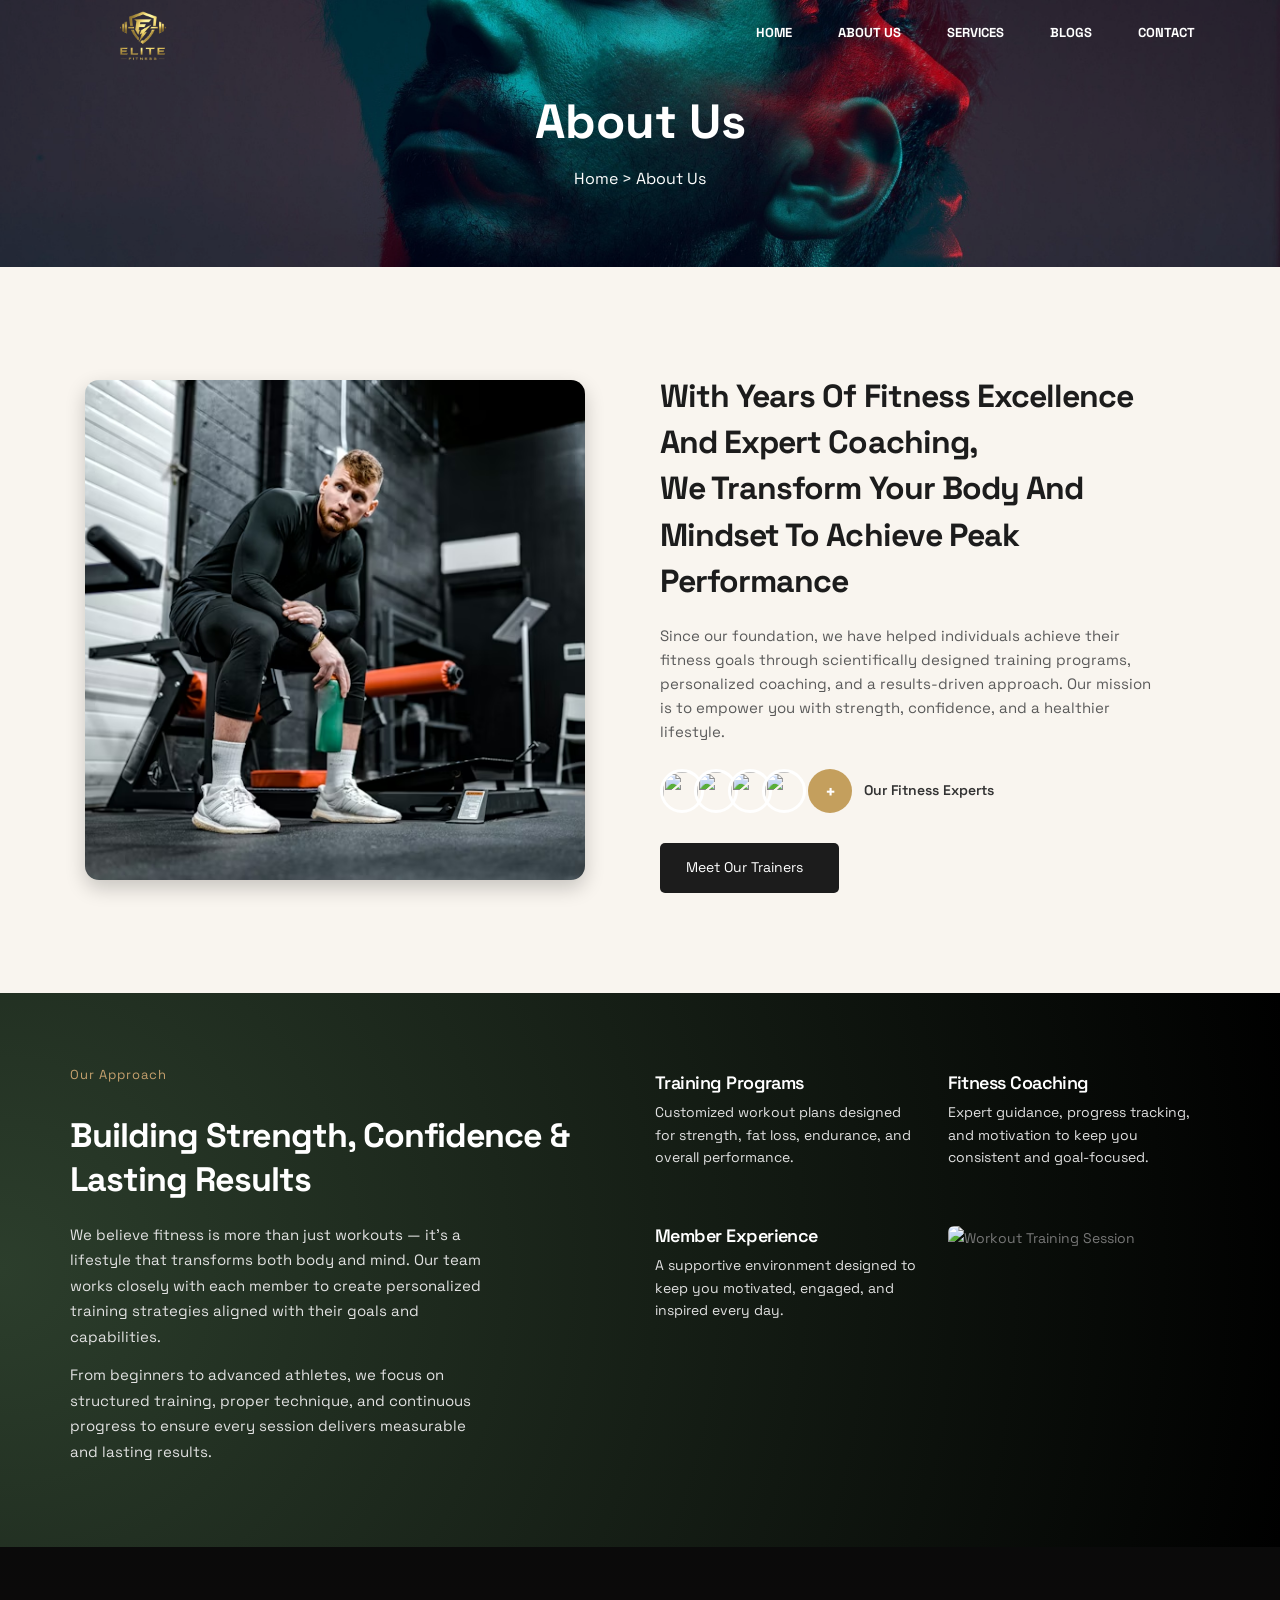
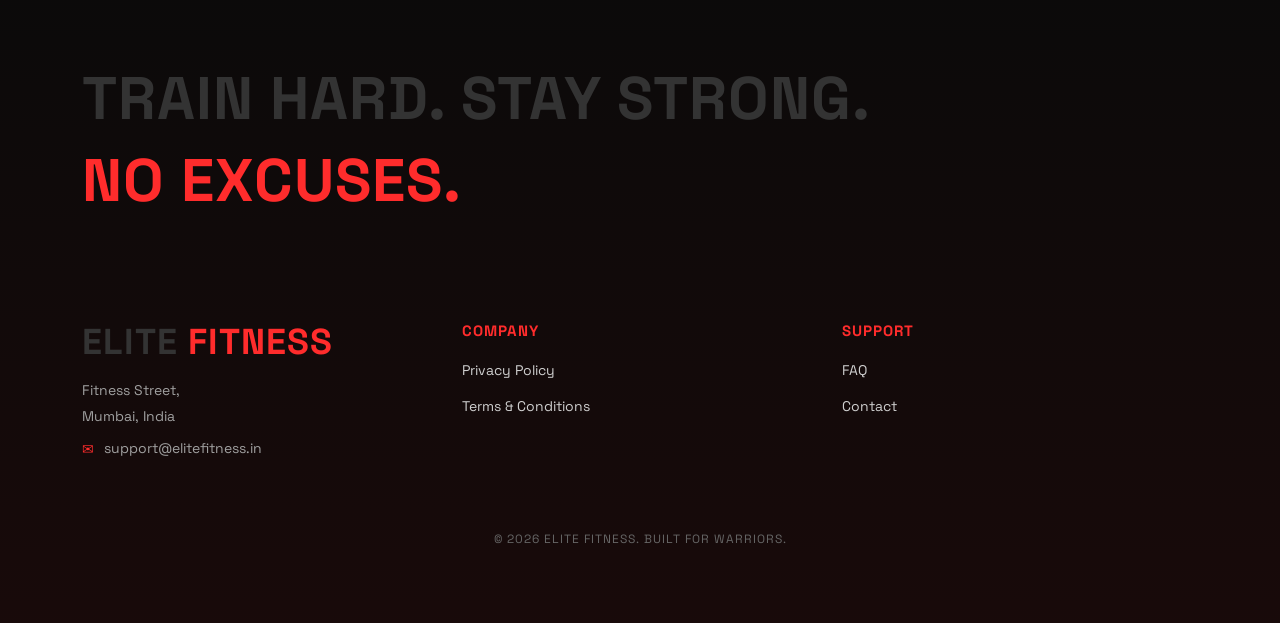
==== About_Us.html @ f0c34aa4 "initial commit" ====
<!DOCTYPE html>

<html>
<head>
<meta charset="utf-8"/>
<meta content="width=device-width, initial-scale=1.0" name="viewport"/>
<meta content="" name="description"/>
<meta content="" name="keywords"/>
<base href="/"/>
<title>Home</title>
<link href="https://fonts.googleapis.com/css2?family=Roboto:wght@400;700&amp;family=Open+Sans:wght@400;600&amp;display=swap" rel="stylesheet"/>
<link href="https://cdn.jsdelivr.net/npm/remixicon@4.6.0/fonts/remixicon.css" rel="stylesheet"/>
<link href="https://cdnjs.cloudflare.com/ajax/libs/font-awesome/6.0.0-beta3/css/all.min.css" rel="stylesheet"/>
<link href="assets/css/style.css" rel="stylesheet"/>
<link href="assets/css/middle_sections.css" rel="stylesheet"/>
<link href="assets/css/anim-effects.css" rel="stylesheet"/>
<link href="assets/css/components/header-52.css" rel="stylesheet"/>
<link href="assets/css/components/footer-21.css" rel="stylesheet"/>
<link href="assets/css/bootstrap.css" rel="stylesheet"/>
<link href="assets/css/plugins.css" rel="stylesheet"/>
<link href="assets/css/custom-Imports.css" rel="stylesheet"/>
<link href="assets/css/custom/editmode.css" rel="stylesheet"/>
<link href="assets/css/resonsive.css" rel="stylesheet"/>
<link href="https://cdnjs.cloudflare.com/ajax/libs/OwlCarousel2/2.3.4/assets/owl.carousel.min.css" rel="stylesheet"/>
<link href="https://cdnjs.cloudflare.com/ajax/libs/OwlCarousel2/2.3.4/assets/owl.theme.default.min.css" rel="stylesheet"/>
<style>
@import url('https://fonts.googleapis.com/css2?family=Space+Grotesk:wght@300;400;500;600;700&display=swap');

:root {
    --heading-font: "Space Grotesk", sans-serif;
    --site-font: "Space Grotesk", sans-serif;
}

body,
#wrapper,
#wrapper * {
    font-family: var(--site-font) !important;
}


    .main-header-section{
        display:none;
    }
</style>
</head>

<body class="theme-1">
    <div id="wrapper">
        <div id="header"></div>
        <div id="mainPageContent">

            <div id="middle_section_default">
<section class="section-wrapper about-67">
    <div class="container about-67-container">

        <!-- Left Image -->
        <div class="col-md-6 about-67-img-wrapper anim-slide-left">
            <img src="assets/images/about-67-1.jpg" alt="Gym Training Team">
        </div>

        <!-- Right Content -->
        <div class="col-md-6 about-67-content anim-slide-right">
            <h2 class="about-67-title">
                With years of fitness excellence and expert coaching,<br>
                we transform your body and mindset
                to achieve peak performance
            </h2>

            <p class="about-67-desc">
                Since our foundation, we have helped individuals achieve their fitness goals
                through scientifically designed training programs, personalized coaching,
                and a results-driven approach. Our mission is to empower you with strength,
                confidence, and a healthier lifestyle.
            </p>

            <div class="about-67-team">
                <img src="https://randomuser.me/api/portraits/men/45.jpg">
                <img src="https://randomuser.me/api/portraits/women/50.jpg">
                <img src="https://randomuser.me/api/portraits/men/52.jpg">
                <img src="https://randomuser.me/api/portraits/women/47.jpg">
                <div class="about-67-plus">+</div>
                <span class="about-67-label">Our Fitness Experts</span>
            </div>

            <a class="about-67-btn" href="#">
                Meet Our Trainers <i class="bi bi-arrow-right"></i>
            </a>
        </div>

    </div>
</section>

<section class="section-wrapper about-68">
    <div class="container">

        <div class="row">
            <!-- LEFT CONTENT -->
            <div class="col-sm-6 anim-slide-left">
                <p class="about-68-subtitle">Our Approach</p>
                <h2 class="about-68-title">Building Strength, Confidence & Lasting Results</h2>

                <p class="about-68-text">
                    We believe fitness is more than just workouts — it’s a lifestyle
                    that transforms both body and mind. Our team works closely with
                    each member to create personalized training strategies aligned
                    with their goals and capabilities.
                </p>
                <p class="about-68-text">
                    From beginners to advanced athletes, we focus on structured training,
                    proper technique, and continuous progress to ensure every session
                    delivers measurable and lasting results.
                </p>
            </div>

            <!-- RIGHT CONTENT -->
            <div class="col-sm-6 anim-slide-right">
                <div class="row about-68-icon-row">

                    <!-- TRAINING PROGRAMS -->
                    <div class="col-xs-12 col-sm-6 about-68-item">
                        <i class="bi bi-palette about-68-icon"></i>
                        <h4 class="about-68-heading">Training Programs</h4>
                        <p class="about-68-desc">
                            Customized workout plans designed for strength, fat loss,
                            endurance, and overall performance.
                        </p>
                    </div>

                    <!-- FITNESS COACHING -->
                    <div class="col-xs-12 col-sm-6 about-68-item">
                        <i class="bi bi-calendar-check about-68-icon"></i>
                        <h4 class="about-68-heading">Fitness Coaching</h4>
                        <p class="about-68-desc">
                            Expert guidance, progress tracking, and motivation to keep
                            you consistent and goal-focused.
                        </p>
                    </div>

                    <!-- MEMBER EXPERIENCE -->
                    <div class="col-xs-12 col-sm-6 about-68-item">
                        <i class="bi bi-people about-68-icon"></i>
                        <h4 class="about-68-heading">Member Experience</h4>
                        <p class="about-68-desc">
                            A supportive environment designed to keep you motivated,
                            engaged, and inspired every day.
                        </p>
                    </div>

                    <!-- IMAGE -->
<div class="col-xs-12 col-sm-6 about-68-img-wrap">
    <img src="https://images.unsplash.com/photo-1549576490-b0b4831ef60a?auto=format&fit=crop&w=800&q=80" class="img-responsive about-68-img"
        alt="Workout Training Session">
</div>

                </div>
            </div>
        </div>

    </div>
</section>



            </div>
        </div>
        <div id="footer"></div>
    </div>
 <script src="assets/js/jquery.js"></script>
<script src="assets/js/middle-section.js"></script>
<script src="assets/js/init.js"></script>
<script src="assets/js/plugins.js"></script>
<script src="assets/js/jquery.main.js"></script>
<script src="assets/js/gsap.min.js"></script>
<script src="assets/js/ScrollTrigger.min.js"></script>
<script src="assets/js/Observer.min.js"></script>
<script src="assets/js/gsap.effects.js"></script>
<script src="assets/js/common_js/send_email.js"></script>
<script src="assets/js/common_js/html_image_editor.js"></script>
<script src="assets/js/common_js/windows_postmessage.js"></script>
<script src="https://cdnjs.cloudflare.com/ajax/libs/OwlCarousel2/2.3.4/owl.carousel.min.js"></script>
<script src="https://ajax.googleapis.com/ajax/libs/jquery/3.7.1/jquery.min.js"></script>
<script>
                        $(function () {

                            /* Start code to load js and css files properly on local server or production server: NOte: this is the workwround, need to fix this */
                            // loadHeaderFooter("header", "assets/teif298679/teif298679/header.html");
                            // loadHeaderFooter("footer", "assets/teif298679/teif298679/footer.html");
                            /*  End code */

                            /*  Start code to load js and css files properly on Githubpages  */
                            loadHeaderFooter("header", "header.html");
                            loadHeaderFooter("footer", "footer.html");
                            /* End code */

                            function getCurrentFile() {
                                let file = new URLSearchParams(location.search).get("srcReq")
                                    || location.pathname.split("/").pop()
                                    || "index.html";

                                if (!file.includes(".")) file += ".html";

                                return file.toLowerCase();
                            }

                            function loadHeaderFooter(id, file) {
                                $("#" + id).load(file, function (_, status) {
                                    if (status === "error") return;
                                    const targetid = $("#" + id);
                                    targetid.find("a").addClass("edit-site");
                                    if (id !== "header") return;
                                    let current = getCurrentFile();

                                    // Show / hide sections
                                    targetid.find(".main-header-section").toggle(current === "index.html");
                                    targetid.find(".header-breadcrumb-section").toggle(current !== "index.html");
                                    // Match page name
                                    let name = "";
                                    targetid.find(".main-navigation a").each(function () {
                                        let href = ($(this).attr("href") || "").split("/").pop().toLowerCase();
                                        if (href === current) name = $(this).text().trim();
                                    });

                                    // Apply name (fallback safe)
                                    targetid.find(".Page_name").text(
                                        name || current.replace(".html", "").replace(/_/g, " ")
                                    );
                                });
                            }

                        });
                    </script>
<script src="assets/js/common_js/image_uploader.js"></script>



</body>

</html>
---- assets/css/style.css ----
@import url('https://fonts.googleapis.com/css2?family=Quicksand:wght@600;700;800&display=swap');
@import url('https://fonts.googleapis.com/css2?family=Lato:wght@300;400;700&display=swap');
@import url('https://fonts.googleapis.com/css2?family=Raleway:wght@300;400;700&display=swap');
@import url('https://fonts.googleapis.com/css2?family=Open+Sans:wght@300;400;700&display=swap');
@import url('https://fonts.googleapis.com/css2?family=Roboto:wght@300;400;700&display=swap');
@import url('https://fonts.googleapis.com/css2?family=Oswald:wght@300;400;700&display=swap');
@import url('https://fonts.googleapis.com/css2?family=Playfair+Display:wght@400;700&display=swap');
@import url('https://fonts.googleapis.com/css2?family=Merriweather:wght@300;400;700&display=swap');
@import url('https://fonts.googleapis.com/css2?family=Nunito:wght@300;400;700&display=swap');
@import url('https://fonts.googleapis.com/css2?family=Source+Sans+Pro:wght@300;400;700&display=swap');
@import url('https://fonts.googleapis.com/css2?family=Work+Sans:wght@300;400;700&display=swap');
@import url('https://fonts.googleapis.com/css2?family=Cabin:ital,wght@0,400..700;1,400..700&family=Poppins:ital,wght@0,100;0,200;0,300;0,400;0,500;0,600;0,700;0,800;0,900;1,100;1,200;1,300;1,400;1,500;1,600;1,700;1,800;1,900&display=swap' );
/* Predefined theme classes */
.theme-1 {
  --primary-color: #505e4b;
  --secondary-color: #9db76e;
  --tertiary-color: #ffffff;
}

.theme-2 {
  --primary-color: #283259;
  --secondary-color: #1da6a6;
  --tertiary-color: #ffffff;
}

.theme-3 {
  --primary-color: #1d4d13;
  --secondary-color: #dd5050;
  --tertiary-color: #ffffff;
}

.theme-4 {
  --primary-color: #ffffff;
  --secondary-color: #106470;
  --tertiary-color: #34c7dc;
}

.theme-5 {
  --primary-color: #f0f8ff;
  --secondary-color: #59bb2c;
  --tertiary-color: #000000;
}

.theme-6 {
  --primary-color: #0caa85;
  --secondary-color: #f4a300;
  --tertiary-color: #ffffff;
}
.theme-7 {
  --primary-color: #591036;;
  --secondary-color: #611256;
  --tertiary-color: #ffffff;
}
.theme-18 {
  --primary-color: #7fb82d;
  --secondary-color: #c4c4c4;
  --tertiary-color: #ffffff;
}
.theme-19{
  --primary-color: #fff;
  --secondary-color: #ca6303;
  --tertiary-color: #000000;
}
.theme-24 {
  --primary-color: #0fb4f5;
  --secondary-color: #c4c4c4;
  --tertiary-color: #ffffff;
}
.theme-26 {
  --primary-color: #f64f37;
  --secondary-color: #c4c4c4;
  --tertiary-color: #ffffff;
}

body {
  background-color: var(--primary-color);
  color: var(--secondary-color);
}


/* Optional - Adjusting the elements based on the theme */
button {
  background-color: var(--secondary-color);
}

/* footer {
  background-color: var(--tertiary-color);
} */


.radio-holder .radio-button-placeholder {
  margin-bottom: 10px;
  position: absolute;

}

.radio-holder {
  position: absolute;
  top: 10px;
  padding: 10px;
  z-index: 99999;
  color: #f5b800;
  cursor: pointer;
  right: 0;
}


.dynamic-font {
  font-family: var(--font-family, sans-serif)!important;
  font-size: var(--font-size, 16px)!important;
  font-weight: var(--font-weight, normal)!important;
}




:root {
  --font-family:"Lato", "Helvetica Neue", Helvetica, Arial, sans-serif;
  --background-primary-color: #ffff;
  --text-color-default:#ffffff;
  --primay-theme-color: #ffc000;
  --secondary-theme-color: #f5b800;
  --tertiary-theme-color:#ebb100;
  --hover-theme-color:#fabc00;
  --post-hover-color:rgba(255, 192, 0, 0.6);
  --primay-border-color:#aaa;
  --secondary-border-color:#34c7dc;
  --navbar-border-color:#ffc000;
  --navbar-font-size:13px;
  --banner-font-size:44px;

}
/*
.theme-1 {
  --font-family:'Oswald', sans-serif;
  --background-primary-color: #038cc2;
  --text-color-default:#ffffff;
  --primay-theme-color: #00aeff;
  --secondary-theme-color: #007ff5;
  --tertiary-theme-color:#006eeb;
  --hover-theme-color:#08549b;
  --post-hover-color:rgba(0, 225, 255, 0.6);
  --primay-border-color:#aaa;
  --secondary-border-color:#0f75c9;
  --navbar-border-color:#ffffff;
  --navbar-font-size:14px;
  --banner-font-size:50px;
}

.theme-2 {
  --font-family:'Quicksand';
  --background-primary-color: #35b35a;
  --text-color-default:#ffffff;
  --primay-theme-color: #35b35a;
  --secondary-theme-color: #229946;
  --tertiary-theme-color:#178a39;
  --hover-theme-color:#136e2f;
  --post-hover-color:rgba(69, 194, 69, 0.6);
  --primay-border-color:#aaa;
  --secondary-border-color:#1a1a1a;
  --navbar-border-color:transparent;
  --font-size-custom:12px;
  --banner-font-size:40px;
} */

/* .dynamic-font{
  --font-primary: @fontName @fontFamily;
} */


.font-Oswald{
  --font-family:'Oswald', sans-serif;
}
.font-quicksand{
  --font-family:'Quicksand', sans-serif;
}
.font-roboto{
  --font-family:'Roboto', sans-serif;
}
.bolder{
  font-weight: bold;
}

[class^="font-"] {
  font-size: var(--font-size-custom) !important;
}

.font-12 {
  --font-size-custom: 12px;
}

.font-14 {
  --font-size-custom: 14px;
}

.font-15 {
  --font-size-custom: 15px;
}

.font-16 {
  --font-size-custom: 16px;
}

.font-18 {
  --font-size-custom: 18px;
}

.font-50 {
  --font-size-custom: 50px!important;
}
.rounded{
border-radius: 30px;
}
.dropdown-menu > li > a:hover{
  background-color: var(--hover-theme-color);
}




.clearfix:after, .widget:after, .search-form:after, .post-password-form p:after, .navigation-single:after {
  content: '';
  display: block;
  clear: both;
}

a,
button, .form-control, .features-aside .view-more, .features-aside .icn-wrap, .news-post:after, .widget_intro .aligncenter img, .why-panel-group .accOpener:after, .why-panel-group .accOpener:before, .why-panel-group.panel-group .accOpener:after, .why-panel-group.panel-group .accOpener:before, .pro-column .aligncenter > a:before, .pro-column .caption, .featured-column:before, .guide-column .icn-wrap, .guide-column .icn, .guide-column .icn:after, .price-box-column .icn-wrap, .logo-wrap > a:after, .price-list .icn-wrap, .partner-block .partner-list li a:before {
  -webkit-transition: 0.25s ease;
  -o-transition: 0.25s ease;
  transition: 0.25s ease;
  -webkit-transition-property: color, background, border, visibility, opacity, left, right, top, bottom, width, height, -webkit-box-shadow, -webkit-transform;
  transition-property: color, background, border, visibility, opacity, left, right, top, bottom, width, height, -webkit-box-shadow, -webkit-transform;
  -o-transition-property: color, box-shadow, background, border, visibility, opacity, left, right, top, bottom, transform, width, height;
  transition-property: color, box-shadow, background, border, visibility, opacity, left, right, top, bottom, transform, width, height;
  transition-property: color, box-shadow, background, border, visibility, opacity, left, right, top, bottom, transform, width, height, -webkit-box-shadow, -webkit-transform;
}

.logo img, .features-aside .icn-wrap img, .popular-post img, .upcoming-events-list img, .categories-list img, .getstarted-block img {
  vertical-align: top;
  max-width: 100%;
  height: auto;
}

/* chosen select styles */
.chosen-container {
  position: relative;
  display: inline-block;
  vertical-align: middle;
  text-align: left;
  font-size: 14px;
  font-family: "Lato", "Helvetica Neue", Helvetica, Arial, sans-serif;
  -webkit-user-select: none;
  -moz-user-select: none;
  -ms-user-select: none;
  user-select: none;
}

.chosen-container .chosen-drop {
  position: absolute;
  top: 100%;
  z-index: 1010;
  width: 100%;
  border: 1px solid var(--primay-border-color);
  border-top: 0;
  background: var(--text-color-default);
  -webkit-box-shadow: 0 4px 5px rgba(0, 0, 0, 0.15);
  box-shadow: 0 4px 5px rgba(0, 0, 0, 0.15);
  clip: rect(0, 0, 0, 0);
}

.chosen-container.chosen-with-drop .chosen-drop {
  clip: auto;
}

.chosen-container a {
  cursor: pointer;
}

.chosen-container .search-choice .group-name, .chosen-container .chosen-single .group-name {
  margin-right: 4px;
  overflow: hidden;
  white-space: nowrap;
  -o-text-overflow: ellipsis;
  text-overflow: ellipsis;
  font-weight: normal;
  color: #999999;
}

.chosen-container .search-choice .group-name:after, .chosen-container .chosen-single .group-name:after {
  content: ":";
  padding-left: 2px;
  vertical-align: top;
}

/* @end */
/* @group Single Chosen */
.chosen-container-single .chosen-single {
  position: relative;
  display: block;
  overflow: hidden;
  padding: 0 0 0 8px;
  height: 100%;
  border: 1px solid #e8e8e8;
  background-color: var(--text-color-default);
  color: var(--background-primary-color);
  text-decoration: none;
  white-space: nowrap;
}

.chosen-container-single .chosen-default {
  color: #999;
}

.chosen-container-single .chosen-single span {
  display: block;
  overflow: hidden;
  margin-right: 45px;
  -o-text-overflow: ellipsis;
  text-overflow: ellipsis;
  white-space: nowrap;
  height: 100%;
  padding: 13px 0;
}

.chosen-container-single .chosen-single-with-deselect span {
  margin-right: 38px;
}

.chosen-container-single .chosen-single abbr {
  position: absolute;
  top: 6px;
  right: 26px;
  display: block;
  width: 12px;
  height: 12px;
  background: url("chosen-sprite.png") -42px 1px no-repeat;
  font-size: 1px;
}

.chosen-container-single .chosen-single abbr:hover {
  background-position: -42px -10px;
}

.chosen-container-single.chosen-disabled .chosen-single abbr:hover {
  background-position: -42px -10px;
}

.chosen-container-single .chosen-single div {
  position: absolute;
  top: 0;
  right: 0;
  display: block;
  color: inherit;
  width: 40px;
  height: 100%;
}

.chosen-container-single .chosen-single div:before {
  position: absolute;
  content: "";
  top: 50%;
  bottom: auto;
  left: 50%;
  right: auto;
}

.chosen-container-single .chosen-single div:before {
  border: solid currentColor;
  border-width: 0 2px 2px 0;
  -webkit-transform: rotate(45deg) translateX(-50%);
  -ms-transform: rotate(45deg) translateX(-50%);
  transform: rotate(45deg) translateX(-50%);
  margin-top: -2px;
  width: 10px;
  height: 10px;
}

.chosen-container-single .chosen-single div b {
  display: block;
  width: 100%;
  height: 100%;
  background: url("chosen-sprite.png") no-repeat 0px 2px;
}

.chosen-container-single .chosen-search {
  position: relative;
  z-index: 1010;
  margin: 0;
  padding: 3px 4px;
  white-space: nowrap;
}

.chosen-container-single .chosen-search input[type="text"] {
  margin: 1px 0;
  padding: 4px 20px 4px 5px;
  width: 100%;
  height: auto;
  outline: 0;
  border: 1px solid var(--primay-border-color);
  background: url("chosen-sprite.png") no-repeat 100% -20px;
  font-size: 1em;
  font-family: sans-serif;
  line-height: normal;
  border-radius: 0;
}

.chosen-container-single .chosen-drop {
  margin-top: -1px;
  border-radius: 0 0 4px 4px;
  background-clip: padding-box;
}

.chosen-container-single.chosen-container-single-nosearch .chosen-search {
  position: absolute;
  clip: rect(0, 0, 0, 0);
}

/* @end */
/* @group Results */
.chosen-container .chosen-results {
  color: #444;
  position: relative;
  overflow-x: hidden;
  overflow-y: auto;
  margin: 0 4px 4px 0;
  padding: 0 0 0 4px;
  max-height: 240px;
  -webkit-overflow-scrolling: touch;
}

.chosen-container .chosen-results li {
  display: none;
  margin: 0;
  padding: 5px 6px;
  list-style: none;
  line-height: 15px;
  word-wrap: break-word;
  -webkit-touch-callout: none;
}

.chosen-container .chosen-results li.active-result {
  display: list-item;
  cursor: pointer;
}

.chosen-container .chosen-results li.disabled-result {
  display: list-item;
  color: #ccc;
  cursor: default;
}

.chosen-container .chosen-results li.highlighted {
  background-color: #3875d7;
  color: var(--text-color-default);
}

.chosen-container .chosen-results li.no-results {
  color: #777;
  display: list-item;
  background: #f4f4f4;
}

.chosen-container .chosen-results li.group-result {
  display: list-item;
  font-weight: bold;
  cursor: default;
}

.chosen-container .chosen-results li.group-option {
  padding-left: 15px;
}

.chosen-container .chosen-results li em {
  font-style: normal;
  text-decoration: underline;
}

/* @end */
/* @group Multi Chosen */
.chosen-container-multi .chosen-choices {
  position: relative;
  overflow: hidden;
  margin: 0;
  padding: 0 5px;
  width: 100%;
  height: auto;
  border: 1px solid var(--primay-border-color);
  background-color: var(--text-color-default);
  background-image: -webkit-gradient(linear, left top, left bottom, color-stop(1%, #eee), color-stop(15%, var(--text-color-default)));
  background-image: -webkit-linear-gradient(#eee 1%, var(--text-color-default) 15%);
  background-image: -o-linear-gradient(#eee 1%, var(--text-color-default) 15%);
  background-image: linear-gradient(#eee 1%, var(--text-color-default) 15%);
  cursor: text;
}

.chosen-container-multi .chosen-choices li {
  float: left;
  list-style: none;
}

.chosen-container-multi .chosen-choices li.search-field {
  margin: 0;
  padding: 0;
  white-space: nowrap;
}

.chosen-container-multi .chosen-choices li.search-field input[type="text"] {
  margin: 1px 0;
  padding: 0;
  height: 25px;
  outline: 0;
  border: 0 !important;
  background: transparent !important;
  -webkit-box-shadow: none;
  box-shadow: none;
  color: #999;
  font-size: 100%;
  font-family: sans-serif;
  line-height: normal;
  border-radius: 0;
  width: 25px;
}

.chosen-container-multi .chosen-choices li.search-choice {
  position: relative;
  margin: 3px 5px 3px 0;
  padding: 3px 20px 3px 5px;
  border: 1px solid var(--primay-border-color);
  max-width: 100%;
  border-radius: 3px;
  background-color: #eeeeee;
  background-image: -webkit-gradient(linear, left top, left bottom, color-stop(20%, #f4f4f4), color-stop(50%, #f0f0f0), color-stop(52%, #e8e8e8), to(#eee));
  background-image: -webkit-linear-gradient(#f4f4f4 20%, #f0f0f0 50%, #e8e8e8 52%, #eee 100%);
  background-image: -o-linear-gradient(#f4f4f4 20%, #f0f0f0 50%, #e8e8e8 52%, #eee 100%);
  background-image: linear-gradient(#f4f4f4 20%, #f0f0f0 50%, #e8e8e8 52%, #eee 100%);
  background-size: 100% 19px;
  background-repeat: repeat-x;
  background-clip: padding-box;
  -webkit-box-shadow: 0 0 2px var(--text-color-default) inset, 0 1px 0 rgba(0, 0, 0, 0.05);
  box-shadow: 0 0 2px var(--text-color-default) inset, 0 1px 0 rgba(0, 0, 0, 0.05);
  color: #333;
  line-height: 13px;
  cursor: default;
}

.chosen-container-multi .chosen-choices li.search-choice span {
  word-wrap: break-word;
}

.chosen-container-multi .chosen-choices li.search-choice .search-choice-close {
  position: absolute;
  top: 4px;
  right: 3px;
  display: block;
  width: 12px;
  height: 12px;
  background: url("chosen-sprite.png") -42px 1px no-repeat;
  font-size: 1px;
}

.chosen-container-multi .chosen-choices li.search-choice .search-choice-close:hover {
  background-position: -42px -10px;
}

.chosen-container-multi .chosen-choices li.search-choice-disabled {
  padding-right: 5px;
  border: 1px solid #ccc;
  background-color: #e4e4e4;
  background-image: -webkit-gradient(linear, left top, left bottom, color-stop(20%, #f4f4f4), color-stop(50%, #f0f0f0), color-stop(52%, #e8e8e8), to(#eee));
  background-image: -webkit-linear-gradient(#f4f4f4 20%, #f0f0f0 50%, #e8e8e8 52%, #eee 100%);
  background-image: -o-linear-gradient(#f4f4f4 20%, #f0f0f0 50%, #e8e8e8 52%, #eee 100%);
  background-image: linear-gradient(#f4f4f4 20%, #f0f0f0 50%, #e8e8e8 52%, #eee 100%);
  color: #666;
}

.chosen-container-multi .chosen-choices li.search-choice-focus {
  background: #d4d4d4;
}

.chosen-container-multi .chosen-choices li.search-choice-focus .search-choice-close {
  background-position: -42px -10px;
}

.chosen-container-multi .chosen-results {
  margin: 0;
  padding: 0;
}

.chosen-container-multi .chosen-drop .result-selected {
  display: list-item;
  color: #ccc;
  cursor: default;
}

/* @end */
/* @group Active  */
.chosen-container-active .chosen-single {
  border: 1px solid var(--hover-theme-color);
}

.chosen-container-active.chosen-with-drop .chosen-single {
  border: 1px solid var(--primay-border-color);
  border-bottom-right-radius: 0;
  border-bottom-left-radius: 0;
}

.chosen-container-active.chosen-with-drop .chosen-single div {
  border-left: none;
  background: transparent;
}

.chosen-container-active.chosen-with-drop .chosen-single div b {
  background-position: -18px 2px;
}

.chosen-container-active .chosen-choices {
  border: 1px solid var(--hover-theme-color);
  -webkit-box-shadow: 0 0 5px rgba(0, 0, 0, 0.3);
  box-shadow: 0 0 5px rgba(0, 0, 0, 0.3);
}

.chosen-container-active .chosen-choices li.search-field input[type="text"] {
  color: #222 !important;
}

/* @end */
/* @group Disabled Support */
.chosen-disabled {
  opacity: 0.5 !important;
  cursor: default;
}

.chosen-disabled .chosen-single {
  cursor: default;
}

.chosen-disabled .chosen-choices .search-choice .search-choice-close {
  cursor: default;
}

/*! jQuery UI - v1.11.4 - 2015-08-12
* http://jqueryui.com
* Includes: core.css, draggable.css, resizable.css, selectable.css, sortable.css, accordion.css, autocomplete.css, button.css, datepicker.css, dialog.css, menu.css, progressbar.css, selectmenu.css, slider.css, spinner.css, tabs.css, tooltip.css, theme.css
* To view and modify this theme, visit http://jqueryui.com/themeroller/?ffDefault=Trebuchet%20MS%2CTahoma%2CVerdana%2CArial%2Csans-serif&fwDefault=bold&fsDefault=1.1em&cornerRadius=4px&bgColorHeader=f6a828&bgTextureHeader=gloss_wave&bgImgOpacityHeader=35&borderColorHeader=e78f08&fcHeader=ffffff&iconColorHeader=ffffff&bgColorContent=eeeeee&bgTextureContent=highlight_soft&bgImgOpacityContent=100&borderColorContent=dddddd&fcContent=333333&iconColorContent=222222&bgColorDefault=f6f6f6&bgTextureDefault=glass&bgImgOpacityDefault=100&borderColorDefault=cccccc&fcDefault=1c94c4&iconColorDefault=ef8c08&bgColorHover=fdf5ce&bgTextureHover=glass&bgImgOpacityHover=100&borderColorHover=fbcb09&fcHover=c77405&iconColorHover=ef8c08&bgColorActive=ffffff&bgTextureActive=glass&bgImgOpacityActive=65&borderColorActive=fbd850&fcActive=eb8f00&iconColorActive=ef8c08&bgColorHighlight=ffe45c&bgTextureHighlight=highlight_soft&bgImgOpacityHighlight=75&borderColorHighlight=fed22f&fcHighlight=363636&iconColorHighlight=228ef1&bgColorError=b81900&bgTextureError=diagonals_thick&bgImgOpacityError=18&borderColorError=cd0a0a&fcError=ffffff&iconColorError=ffd27a&bgColorOverlay=666666&bgTextureOverlay=diagonals_thick&bgImgOpacityOverlay=20&opacityOverlay=50&bgColorShadow=000000&bgTextureShadow=flat&bgImgOpacityShadow=10&opacityShadow=20&thicknessShadow=5px&offsetTopShadow=-5px&offsetLeftShadow=-5px&cornerRadiusShadow=5px
* Copyright 2015 jQuery Foundation and other contributors; Licensed MIT */
/* Layout helpers
----------------------------------*/
.ui-helper-hidden {
  display: none;
}

.ui-helper-hidden-accessible {
  border: 0;
  clip: rect(0 0 0 0);
  height: 1px;
  margin: -1px;
  overflow: hidden;
  padding: 0;
  position: absolute;
  width: 1px;
}

.ui-helper-reset {
  margin: 0;
  padding: 0;
  border: 0;
  outline: 0;
  line-height: 1.3;
  text-decoration: none;
  font-size: 100%;
  list-style: none;
}

.ui-helper-clearfix:before,
.ui-helper-clearfix:after {
  content: "";
  display: table;
  border-collapse: collapse;
}

.ui-helper-clearfix:after {
  clear: both;
}

.ui-helper-clearfix {
  min-height: 0;
  /* support: IE7 */
}

.ui-helper-zfix {
  width: 100%;
  height: 100%;
  top: 0;
  left: 0;
  position: absolute;
  opacity: 0;
  filter: Alpha(Opacity=0);
  /* support: IE8 */
}

.ui-front {
  z-index: 100;
}

/* Interaction Cues
----------------------------------*/
.ui-state-disabled {
  cursor: default !important;
}

/* Icons
----------------------------------*/
/* states and images */
.ui-icon {
  display: block;
  text-indent: -99999px;
  overflow: hidden;
  background-repeat: no-repeat;
}

/* Misc visuals
----------------------------------*/
/* Overlays */
.ui-widget-overlay {
  position: fixed;
  top: 0;
  left: 0;
  width: 100%;
  height: 100%;
}

.ui-draggable-handle {
  -ms-touch-action: none;
  touch-action: none;
}

.ui-resizable {
  position: relative;
}

.ui-resizable-handle {
  position: absolute;
  font-size: 0.1px;
  display: block;
  -ms-touch-action: none;
  touch-action: none;
}

.ui-resizable-disabled .ui-resizable-handle,
.ui-resizable-autohide .ui-resizable-handle {
  display: none;
}

.ui-resizable-n {
  cursor: n-resize;
  height: 7px;
  width: 100%;
  top: -5px;
  left: 0;
}

.ui-resizable-s {
  cursor: s-resize;
  height: 7px;
  width: 100%;
  bottom: -5px;
  left: 0;
}

.ui-resizable-e {
  cursor: e-resize;
  width: 7px;
  right: -5px;
  top: 0;
  height: 100%;
}

.ui-resizable-w {
  cursor: w-resize;
  width: 7px;
  left: -5px;
  top: 0;
  height: 100%;
}

.ui-resizable-se {
  cursor: se-resize;
  width: 12px;
  height: 12px;
  right: 1px;
  bottom: 1px;
}

.ui-resizable-sw {
  cursor: sw-resize;
  width: 9px;
  height: 9px;
  left: -5px;
  bottom: -5px;
}

.ui-resizable-nw {
  cursor: nw-resize;
  width: 9px;
  height: 9px;
  left: -5px;
  top: -5px;
}

.ui-resizable-ne {
  cursor: ne-resize;
  width: 9px;
  height: 9px;
  right: -5px;
  top: -5px;
}

.ui-selectable {
  -ms-touch-action: none;
  touch-action: none;
}

.ui-selectable-helper {
  position: absolute;
  z-index: 100;
  border: 1px dotted black;
}

.ui-sortable-handle {
  -ms-touch-action: none;
  touch-action: none;
}

.ui-accordion .ui-accordion-header {
  display: block;
  cursor: pointer;
  position: relative;
  margin: 2px 0 0 0;
  padding: .5em .5em .5em .7em;
  min-height: 0;
  /* support: IE7 */
  font-size: 100%;
}

.ui-accordion .ui-accordion-icons {
  padding-left: 2.2em;
}

.ui-accordion .ui-accordion-icons .ui-accordion-icons {
  padding-left: 2.2em;
}

.ui-accordion .ui-accordion-header .ui-accordion-header-icon {
  position: absolute;
  left: .5em;
  top: 50%;
  margin-top: -8px;
}

.ui-accordion .ui-accordion-content {
  padding: 1em 2.2em;
  border-top: 0;
  overflow: auto;
}

.ui-autocomplete {
  position: absolute;
  top: 0;
  left: 0;
  cursor: default;
}

.ui-button {
  display: inline-block;
  position: relative;
  padding: 0;
  line-height: normal;
  margin-right: .1em;
  cursor: pointer;
  vertical-align: middle;
  text-align: center;
  overflow: visible;
  /* removes extra width in IE */
}

.ui-button,
.ui-button:link,
.ui-button:visited,
.ui-button:hover,
.ui-button:active {
  text-decoration: none;
}

/* to make room for the icon, a width needs to be set here */
.ui-button-icon-only {
  width: 2.2em;
}

/* button elements seem to need a little more width */
button.ui-button-icon-only {
  width: 2.4em;
}

.ui-button-icons-only {
  width: 3.4em;
}

button.ui-button-icons-only {
  width: 3.7em;
}

/* button text element */
.ui-button .ui-button-text {
  display: block;
  line-height: normal;
}

.ui-button-text-only .ui-button-text {
  padding: .4em 1em;
}

.ui-button-icon-only .ui-button-text,
.ui-button-icons-only .ui-button-text {
  padding: .4em;
  text-indent: -9999999px;
}

.ui-button-text-icon-primary .ui-button-text,
.ui-button-text-icons .ui-button-text {
  padding: .4em 1em .4em 2.1em;
}

.ui-button-text-icon-secondary .ui-button-text,
.ui-button-text-icons .ui-button-text {
  padding: .4em 2.1em .4em 1em;
}

.ui-button-text-icons .ui-button-text {
  padding-left: 2.1em;
  padding-right: 2.1em;
}

/* no icon support for input elements, provide padding by default */
input.ui-button {
  padding: .4em 1em;
}

/* button icon element(s) */
.ui-button-icon-only .ui-icon,
.ui-button-text-icon-primary .ui-icon,
.ui-button-text-icon-secondary .ui-icon,
.ui-button-text-icons .ui-icon,
.ui-button-icons-only .ui-icon {
  position: absolute;
  top: 50%;
  margin-top: -8px;
}

.ui-button-icon-only .ui-icon {
  left: 50%;
  margin-left: -8px;
}

.ui-button-text-icon-primary .ui-button-icon-primary,
.ui-button-text-icons .ui-button-icon-primary,
.ui-button-icons-only .ui-button-icon-primary {
  left: .5em;
}

.ui-button-text-icon-secondary .ui-button-icon-secondary,
.ui-button-text-icons .ui-button-icon-secondary,
.ui-button-icons-only .ui-button-icon-secondary {
  right: .5em;
}

/* button sets */
.ui-buttonset {
  margin-right: 7px;
}

.ui-buttonset .ui-button {
  margin-left: 0;
  margin-right: -.3em;
}

/* workarounds */
/* reset extra padding in Firefox, see h5bp.com/l */
input.ui-button::-moz-focus-inner,
button.ui-button::-moz-focus-inner {
  border: 0;
  padding: 0;
}

.ui-datepicker {
  width: 17em;
  padding: .2em .2em 0;
  display: none;
}

.ui-datepicker .ui-datepicker-header {
  position: relative;
  padding: .2em 0;
}

.ui-datepicker .ui-datepicker-prev,
.ui-datepicker .ui-datepicker-next {
  position: absolute;
  top: 2px;
  width: 1.8em;
  height: 1.8em;
}

.ui-datepicker .ui-datepicker-prev-hover,
.ui-datepicker .ui-datepicker-next-hover {
  top: 1px;
}

.ui-datepicker .ui-datepicker-prev {
  left: 2px;
}

.ui-datepicker .ui-datepicker-next {
  right: 2px;
}

.ui-datepicker .ui-datepicker-prev-hover {
  left: 1px;
}

.ui-datepicker .ui-datepicker-next-hover {
  right: 1px;
}

.ui-datepicker .ui-datepicker-prev span,
.ui-datepicker .ui-datepicker-next span {
  display: block;
  position: absolute;
  left: 50%;
  margin-left: -8px;
  top: 50%;
  margin-top: -8px;
}

.ui-datepicker .ui-datepicker-title {
  margin: 0 2.3em;
  line-height: 1.8em;
  text-align: center;
}

.ui-datepicker .ui-datepicker-title select {
  font-size: 1em;
  margin: 1px 0;
}

.ui-datepicker select.ui-datepicker-month,
.ui-datepicker select.ui-datepicker-year {
  width: 45%;
}

.ui-datepicker table {
  width: 100%;
  font-size: .9em;
  border-collapse: collapse;
  margin: 0 0 .4em;
}

.ui-datepicker th {
  padding: .7em .3em;
  text-align: center;
  font-weight: bold;
  border: 0;
}

.ui-datepicker td {
  border: 0;
  padding: 1px;
}

.ui-datepicker td span,
.ui-datepicker td a {
  display: block;
  padding: .2em;
  text-align: right;
  text-decoration: none;
}

.ui-datepicker .ui-datepicker-buttonpane {
  background-image: none;
  margin: .7em 0 0 0;
  padding: 0 .2em;
  border-left: 0;
  border-right: 0;
  border-bottom: 0;
}

.ui-datepicker .ui-datepicker-buttonpane button {
  float: right;
  margin: .5em .2em .4em;
  cursor: pointer;
  padding: .2em .6em .3em .6em;
  width: auto;
  overflow: visible;
}

.ui-datepicker .ui-datepicker-buttonpane button.ui-datepicker-current {
  float: left;
}

/* with multiple calendars */
.ui-datepicker.ui-datepicker-multi {
  width: auto;
}

.ui-datepicker-multi .ui-datepicker-group {
  float: left;
}

.ui-datepicker-multi .ui-datepicker-group table {
  width: 95%;
  margin: 0 auto .4em;
}

.ui-datepicker-multi-2 .ui-datepicker-group {
  width: 50%;
}

.ui-datepicker-multi-3 .ui-datepicker-group {
  width: 33.3%;
}

.ui-datepicker-multi-4 .ui-datepicker-group {
  width: 25%;
}

.ui-datepicker-multi .ui-datepicker-group-last .ui-datepicker-header,
.ui-datepicker-multi .ui-datepicker-group-middle .ui-datepicker-header {
  border-left-width: 0;
}

.ui-datepicker-multi .ui-datepicker-buttonpane {
  clear: left;
}

.ui-datepicker-row-break {
  clear: both;
  width: 100%;
  font-size: 0;
}

/* RTL support */
.ui-datepicker-rtl {
  direction: rtl;
}

.ui-datepicker-rtl .ui-datepicker-prev {
  right: 2px;
  left: auto;
}

.ui-datepicker-rtl .ui-datepicker-next {
  left: 2px;
  right: auto;
}

.ui-datepicker-rtl .ui-datepicker-prev:hover {
  right: 1px;
  left: auto;
}

.ui-datepicker-rtl .ui-datepicker-next:hover {
  left: 1px;
  right: auto;
}

.ui-datepicker-rtl .ui-datepicker-buttonpane {
  clear: right;
}

.ui-datepicker-rtl .ui-datepicker-buttonpane button {
  float: left;
}

.ui-datepicker-rtl .ui-datepicker-buttonpane button.ui-datepicker-current,
.ui-datepicker-rtl .ui-datepicker-group {
  float: right;
}

.ui-datepicker-rtl .ui-datepicker-group-last .ui-datepicker-header,
.ui-datepicker-rtl .ui-datepicker-group-middle .ui-datepicker-header {
  border-right-width: 0;
  border-left-width: 1px;
}

.ui-dialog {
  overflow: hidden;
  position: absolute;
  top: 0;
  left: 0;
  padding: .2em;
  outline: 0;
}

.ui-dialog .ui-dialog-titlebar {
  padding: .4em 1em;
  position: relative;
}

.ui-dialog .ui-dialog-title {
  float: left;
  margin: .1em 0;
  white-space: nowrap;
  width: 90%;
  overflow: hidden;
  -o-text-overflow: ellipsis;
  text-overflow: ellipsis;
}

.ui-dialog .ui-dialog-titlebar-close {
  position: absolute;
  right: .3em;
  top: 50%;
  width: 20px;
  margin: -10px 0 0 0;
  padding: 1px;
  height: 20px;
}

.ui-dialog .ui-dialog-content {
  position: relative;
  border: 0;
  padding: .5em 1em;
  background: none;
  overflow: auto;
}

.ui-dialog .ui-dialog-buttonpane {
  text-align: left;
  border-width: 1px 0 0 0;
  background-image: none;
  margin-top: .5em;
  padding: .3em 1em .5em .4em;
}

.ui-dialog .ui-dialog-buttonpane .ui-dialog-buttonset {
  float: right;
}

.ui-dialog .ui-dialog-buttonpane button {
  margin: .5em .4em .5em 0;
  cursor: pointer;
}

.ui-dialog .ui-resizable-se {
  width: 12px;
  height: 12px;
  right: -5px;
  bottom: -5px;
  background-position: 16px 16px;
}

.ui-draggable .ui-dialog-titlebar {
  cursor: move;
}

.ui-menu {
  list-style: none;
  padding: 0;
  margin: 0;
  display: block;
  outline: none;
}

.ui-menu .ui-menu {
  position: absolute;
}

.ui-menu .ui-menu-item {
  position: relative;
  margin: 0;
  padding: 3px 1em 3px .4em;
  cursor: pointer;
  min-height: 0;
  /* support: IE7 */
  /* support: IE10, see #8844 */
  list-style-image: url("[data-uri]");
}

.ui-menu .ui-menu-divider {
  margin: 5px 0;
  height: 0;
  font-size: 0;
  line-height: 0;
  border-width: 1px 0 0 0;
}

.ui-menu .ui-state-focus,
.ui-menu .ui-state-active {
  margin: -1px;
}

/* icon support */
.ui-menu-icons {
  position: relative;
}

.ui-menu-icons .ui-menu-item {
  padding-left: 2em;
}

/* left-aligned */
.ui-menu .ui-icon {
  position: absolute;
  top: 0;
  bottom: 0;
  left: .2em;
  margin: auto 0;
}

/* right-aligned */
.ui-menu .ui-menu-icon {
  left: auto;
  right: 0;
}

.ui-progressbar {
  height: 2em;
  text-align: left;
  overflow: hidden;
}

.ui-progressbar .ui-progressbar-value {
  margin: -1px;
  height: 100%;
}

.ui-progressbar .ui-progressbar-overlay {
  background: url("[data-uri]");
  height: 100%;
  filter: alpha(opacity=25);
  /* support: IE8 */
  opacity: 0.25;
}

.ui-progressbar-indeterminate .ui-progressbar-value {
  background-image: none;
}

.ui-selectmenu-menu {
  padding: 0;
  margin: 0;
  position: absolute;
  top: 0;
  left: 0;
  display: none;
}

.ui-selectmenu-menu .ui-menu {
  overflow: auto;
  /* Support: IE7 */
  overflow-x: hidden;
  padding-bottom: 1px;
}

.ui-selectmenu-menu .ui-menu .ui-selectmenu-optgroup {
  font-size: 1em;
  font-weight: bold;
  line-height: 1.5;
  padding: 2px 0.4em;
  margin: 0.5em 0 0 0;
  height: auto;
  border: 0;
}

.ui-selectmenu-open {
  display: block;
}

.ui-selectmenu-button {
  display: inline-block;
  overflow: hidden;
  position: relative;
  text-decoration: none;
  cursor: pointer;
}

.ui-selectmenu-button span.ui-icon {
  right: 0.5em;
  left: auto;
  margin-top: -8px;
  position: absolute;
  top: 50%;
}

.ui-selectmenu-button span.ui-selectmenu-text {
  text-align: left;
  padding: 0.4em 2.1em 0.4em 1em;
  display: block;
  line-height: 1.4;
  overflow: hidden;
  -o-text-overflow: ellipsis;
  text-overflow: ellipsis;
  white-space: nowrap;
}

.ui-slider {
  position: relative;
  text-align: left;
}

.ui-slider .ui-slider-handle {
  position: absolute;
  z-index: 2;
  cursor: default;
  -ms-touch-action: none;
  touch-action: none;
  border-radius: 100%;
  width: 16px;
  height: 16px;
}

.ui-slider .ui-slider-range {
  position: absolute;
  z-index: 1;
  font-size: .7em;
  display: block;
  border: 0;
  background-position: 0 0;
}

/* support: IE8 - See #6727 */
.ui-slider.ui-state-disabled .ui-slider-handle,
.ui-slider.ui-state-disabled .ui-slider-range {
  -webkit-filter: inherit;
  filter: inherit;
}

.ui-slider-horizontal {
  height: 5px;
}

.ui-slider-horizontal .ui-slider-handle {
  top: 50%;
  margin-left: -.6em;
  -webkit-transform: translateY(-50%);
  -ms-transform: translateY(-50%);
  transform: translateY(-50%);
}

.ui-slider-horizontal .ui-slider-range {
  top: 0;
  height: 100%;
}

.ui-slider-horizontal .ui-slider-range-min {
  left: 0;
}

.ui-slider-horizontal .ui-slider-range-max {
  right: 0;
}

.ui-slider-vertical {
  width: .8em;
  height: 100px;
}

.ui-slider-vertical .ui-slider-handle {
  left: -.3em;
  margin-left: 0;
  margin-bottom: -.6em;
}

.ui-slider-vertical .ui-slider-range {
  left: 0;
  width: 100%;
}

.ui-slider-vertical .ui-slider-range-min {
  bottom: 0;
}

.ui-slider-vertical .ui-slider-range-max {
  top: 0;
}

.ui-spinner {
  position: relative;
  display: inline-block;
  overflow: hidden;
  padding: 0;
  vertical-align: middle;
}

.ui-spinner-input {
  border: none;
  background: none;
  color: inherit;
  padding: 0;
  margin: .2em 0;
  vertical-align: middle;
  margin-left: .4em;
  margin-right: 22px;
}

.ui-spinner-button {
  width: 16px;
  height: 50%;
  font-size: .5em;
  padding: 0;
  margin: 0;
  text-align: center;
  position: absolute;
  cursor: default;
  display: block;
  overflow: hidden;
  right: 0;
}

/* more specificity required here to override default borders */
.ui-spinner a.ui-spinner-button {
  border-top: none;
  border-bottom: none;
  border-right: none;
}

/* vertically center icon */
.ui-spinner .ui-icon {
  position: absolute;
  margin-top: -8px;
  top: 50%;
  left: 0;
}

.ui-spinner-up {
  top: 0;
}

.ui-spinner-down {
  bottom: 0;
}

/* TR overrides */
.ui-spinner .ui-icon-triangle-1-s {
  /* need to fix icons sprite */
  background-position: -65px -16px;
}

.ui-tabs {
  position: relative;
  /* position: relative prevents IE scroll bug (element with position: relative inside container with overflow: auto appear as "fixed") */
  padding: .2em;
}

.ui-tabs .ui-tabs-nav {
  margin: 0;
  padding: .2em .2em 0;
}

.ui-tabs .ui-tabs-nav li {
  list-style: none;
  float: left;
  position: relative;
  top: 0;
  margin: 1px .2em 0 0;
  border-bottom-width: 0;
  padding: 0;
  white-space: nowrap;
}

.ui-tabs .ui-tabs-nav .ui-tabs-anchor {
  float: left;
  padding: .5em 1em;
  text-decoration: none;
}

.ui-tabs .ui-tabs-nav li.ui-tabs-active {
  margin-bottom: -1px;
  padding-bottom: 1px;
}

.ui-tabs .ui-tabs-nav li.ui-tabs-active .ui-tabs-anchor,
.ui-tabs .ui-tabs-nav li.ui-state-disabled .ui-tabs-anchor,
.ui-tabs .ui-tabs-nav li.ui-tabs-loading .ui-tabs-anchor {
  cursor: text;
}

.ui-tabs-collapsible .ui-tabs-nav li.ui-tabs-active .ui-tabs-anchor {
  cursor: pointer;
}

.ui-tabs .ui-tabs-panel {
  display: block;
  border-width: 0;
  padding: 1em 1.4em;
  background: none;
}

.ui-tooltip {
  padding: 8px;
  position: absolute;
  z-index: 9999;
  max-width: 300px;
  -webkit-box-shadow: 0 0 5px var(--primay-border-color);
  box-shadow: 0 0 5px var(--primay-border-color);
}

body .ui-tooltip {
  border-width: 2px;
}

/* Component containers
----------------------------------*/
.ui-widget {
  font-family: Trebuchet MS,Tahoma,Verdana,Arial,sans-serif;
  font-size: 1.1em;
}

.ui-widget .ui-widget {
  font-size: 1em;
}

.ui-widget input,
.ui-widget select,
.ui-widget textarea,
.ui-widget button {
  font-family: Trebuchet MS,Tahoma,Verdana,Arial,sans-serif;
  font-size: 1em;
}

.ui-widget-content {
  background-color: #eee;
  color: #333333;
}

.ui-widget-content a {
  color: #333333;
}

.ui-widget-header {
  border: 1px solid #e78f08;
  background: #f6a828 url("images/ui-bg_gloss-wave_35_f6a828_500x100.png") 50% 50% repeat-x;
  color: var(--text-color-default);
  font-weight: bold;
}

.ui-widget-header a {
  color: var(--text-color-default);
}

/* Interaction states
----------------------------------*/
.ui-state-default,
.ui-widget-content .ui-state-default,
.ui-widget-header .ui-state-default {
  border: 1px solid #cccccc;
  background: #f6f6f6 url("images/ui-bg_glass_100_f6f6f6_1x400.png") 50% 50% repeat-x;
  font-weight: bold;
  color: #1c94c4;
}

.ui-state-default a,
.ui-state-default a:link,
.ui-state-default a:visited {
  color: #1c94c4;
  text-decoration: none;
}

.ui-state-hover,
.ui-widget-content .ui-state-hover,
.ui-widget-header .ui-state-hover,
.ui-state-focus,
.ui-widget-content .ui-state-focus,
.ui-widget-header .ui-state-focus {
  border: 1px solid #fbcb09;
  background: #fdf5ce url("images/ui-bg_glass_100_fdf5ce_1x400.png") 50% 50% repeat-x;
  font-weight: bold;
  color: #c77405;
}

.ui-state-hover a,
.ui-state-hover a:hover,
.ui-state-hover a:link,
.ui-state-hover a:visited,
.ui-state-focus a,
.ui-state-focus a:hover,
.ui-state-focus a:link,
.ui-state-focus a:visited {
  color: #c77405;
  text-decoration: none;
}

.ui-state-active,
.ui-widget-content .ui-state-active,
.ui-widget-header .ui-state-active {
  border: 1px solid #fbd850;
  background: var(--text-color-default) url("images/ui-bg_glass_65_ffffff_1x400.png") 50% 50% repeat-x;
  font-weight: bold;
  color: #eb8f00;
}

.ui-state-active a,
.ui-state-active a:link,
.ui-state-active a:visited {
  color: #eb8f00;
  text-decoration: none;
}

/* Interaction Cues
----------------------------------*/
.ui-state-highlight,
.ui-widget-content .ui-state-highlight,
.ui-widget-header .ui-state-highlight {
  border: 1px solid #fed22f;
  background: #ffe45c url("images/ui-bg_highlight-soft_75_ffe45c_1x100.png") 50% top repeat-x;
  color: #363636;
}

.ui-state-highlight a,
.ui-widget-content .ui-state-highlight a,
.ui-widget-header .ui-state-highlight a {
  color: #363636;
}

.ui-state-error,
.ui-widget-content .ui-state-error,
.ui-widget-header .ui-state-error {
  border: 1px solid #cd0a0a;
  background: #b81900 url("images/ui-bg_diagonals-thick_18_b81900_40x40.png") 50% 50% repeat;
  color: var(--text-color-default);
}

.ui-state-error a,
.ui-widget-content .ui-state-error a,
.ui-widget-header .ui-state-error a {
  color: var(--text-color-default);
}

.ui-state-error-text,
.ui-widget-content .ui-state-error-text,
.ui-widget-header .ui-state-error-text {
  color: var(--text-color-default);
}

.ui-priority-primary,
.ui-widget-content .ui-priority-primary,
.ui-widget-header .ui-priority-primary {
  font-weight: bold;
}

.ui-priority-secondary,
.ui-widget-content .ui-priority-secondary,
.ui-widget-header .ui-priority-secondary {
  opacity: .7;
  filter: Alpha(Opacity=70);
  /* support: IE8 */
  font-weight: normal;
}

.ui-state-disabled,
.ui-widget-content .ui-state-disabled,
.ui-widget-header .ui-state-disabled {
  opacity: .35;
  filter: Alpha(Opacity=35);
  /* support: IE8 */
  background-image: none;
}

.ui-state-disabled .ui-icon {
  filter: Alpha(Opacity=35);
  /* support: IE8 - See #6059 */
}

/* Icons
----------------------------------*/
/* states and images */
.ui-icon {
  width: 16px;
  height: 16px;
}

.ui-icon,
.ui-widget-content .ui-icon {
  background-image: url("images/ui-icons_222222_256x240.png");
}

.ui-widget-header .ui-icon {
  background-image: url("images/ui-icons_ffffff_256x240.png");
}

.ui-state-default .ui-icon {
  background-image: url("images/ui-icons_ef8c08_256x240.png");
}

.ui-state-hover .ui-icon,
.ui-state-focus .ui-icon {
  background-image: url("images/ui-icons_ef8c08_256x240.png");
}

.ui-state-active .ui-icon {
  background-image: url("images/ui-icons_ef8c08_256x240.png");
}

.ui-state-highlight .ui-icon {
  background-image: url("images/ui-icons_228ef1_256x240.png");
}

.ui-state-error .ui-icon,
.ui-state-error-text .ui-icon {
  background-image: url("images/ui-icons_ffd27a_256x240.png");
}

/* positioning */
.ui-icon-blank {
  background-position: 16px 16px;
}

.ui-icon-carat-1-n {
  background-position: 0 0;
}

.ui-icon-carat-1-ne {
  background-position: -16px 0;
}

.ui-icon-carat-1-e {
  background-position: -32px 0;
}

.ui-icon-carat-1-se {
  background-position: -48px 0;
}

.ui-icon-carat-1-s {
  background-position: -64px 0;
}

.ui-icon-carat-1-sw {
  background-position: -80px 0;
}

.ui-icon-carat-1-w {
  background-position: -96px 0;
}

.ui-icon-carat-1-nw {
  background-position: -112px 0;
}

.ui-icon-carat-2-n-s {
  background-position: -128px 0;
}

.ui-icon-carat-2-e-w {
  background-position: -144px 0;
}

.ui-icon-triangle-1-n {
  background-position: 0 -16px;
}

.ui-icon-triangle-1-ne {
  background-position: -16px -16px;
}

.ui-icon-triangle-1-e {
  background-position: -32px -16px;
}

.ui-icon-triangle-1-se {
  background-position: -48px -16px;
}

.ui-icon-triangle-1-s {
  background-position: -64px -16px;
}

.ui-icon-triangle-1-sw {
  background-position: -80px -16px;
}

.ui-icon-triangle-1-w {
  background-position: -96px -16px;
}

.ui-icon-triangle-1-nw {
  background-position: -112px -16px;
}

.ui-icon-triangle-2-n-s {
  background-position: -128px -16px;
}

.ui-icon-triangle-2-e-w {
  background-position: -144px -16px;
}

.ui-icon-arrow-1-n {
  background-position: 0 -32px;
}

.ui-icon-arrow-1-ne {
  background-position: -16px -32px;
}

.ui-icon-arrow-1-e {
  background-position: -32px -32px;
}

.ui-icon-arrow-1-se {
  background-position: -48px -32px;
}

.ui-icon-arrow-1-s {
  background-position: -64px -32px;
}

.ui-icon-arrow-1-sw {
  background-position: -80px -32px;
}

.ui-icon-arrow-1-w {
  background-position: -96px -32px;
}

.ui-icon-arrow-1-nw {
  background-position: -112px -32px;
}

.ui-icon-arrow-2-n-s {
  background-position: -128px -32px;
}

.ui-icon-arrow-2-ne-sw {
  background-position: -144px -32px;
}

.ui-icon-arrow-2-e-w {
  background-position: -160px -32px;
}

.ui-icon-arrow-2-se-nw {
  background-position: -176px -32px;
}

.ui-icon-arrowstop-1-n {
  background-position: -192px -32px;
}

.ui-icon-arrowstop-1-e {
  background-position: -208px -32px;
}

.ui-icon-arrowstop-1-s {
  background-position: -224px -32px;
}

.ui-icon-arrowstop-1-w {
  background-position: -240px -32px;
}

.ui-icon-arrowthick-1-n {
  background-position: 0 -48px;
}

.ui-icon-arrowthick-1-ne {
  background-position: -16px -48px;
}

.ui-icon-arrowthick-1-e {
  background-position: -32px -48px;
}

.ui-icon-arrowthick-1-se {
  background-position: -48px -48px;
}

.ui-icon-arrowthick-1-s {
  background-position: -64px -48px;
}

.ui-icon-arrowthick-1-sw {
  background-position: -80px -48px;
}

.ui-icon-arrowthick-1-w {
  background-position: -96px -48px;
}

.ui-icon-arrowthick-1-nw {
  background-position: -112px -48px;
}

.ui-icon-arrowthick-2-n-s {
  background-position: -128px -48px;
}

.ui-icon-arrowthick-2-ne-sw {
  background-position: -144px -48px;
}

.ui-icon-arrowthick-2-e-w {
  background-position: -160px -48px;
}

.ui-icon-arrowthick-2-se-nw {
  background-position: -176px -48px;
}

.ui-icon-arrowthickstop-1-n {
  background-position: -192px -48px;
}

.ui-icon-arrowthickstop-1-e {
  background-position: -208px -48px;
}

.ui-icon-arrowthickstop-1-s {
  background-position: -224px -48px;
}

.ui-icon-arrowthickstop-1-w {
  background-position: -240px -48px;
}

.ui-icon-arrowreturnthick-1-w {
  background-position: 0 -64px;
}

.ui-icon-arrowreturnthick-1-n {
  background-position: -16px -64px;
}

.ui-icon-arrowreturnthick-1-e {
  background-position: -32px -64px;
}

.ui-icon-arrowreturnthick-1-s {
  background-position: -48px -64px;
}

.ui-icon-arrowreturn-1-w {
  background-position: -64px -64px;
}

.ui-icon-arrowreturn-1-n {
  background-position: -80px -64px;
}

.ui-icon-arrowreturn-1-e {
  background-position: -96px -64px;
}

.ui-icon-arrowreturn-1-s {
  background-position: -112px -64px;
}

.ui-icon-arrowrefresh-1-w {
  background-position: -128px -64px;
}

.ui-icon-arrowrefresh-1-n {
  background-position: -144px -64px;
}

.ui-icon-arrowrefresh-1-e {
  background-position: -160px -64px;
}

.ui-icon-arrowrefresh-1-s {
  background-position: -176px -64px;
}

.ui-icon-arrow-4 {
  background-position: 0 -80px;
}

.ui-icon-arrow-4-diag {
  background-position: -16px -80px;
}

.ui-icon-extlink {
  background-position: -32px -80px;
}

.ui-icon-newwin {
  background-position: -48px -80px;
}

.ui-icon-refresh {
  background-position: -64px -80px;
}

.ui-icon-shuffle {
  background-position: -80px -80px;
}

.ui-icon-transfer-e-w {
  background-position: -96px -80px;
}

.ui-icon-transferthick-e-w {
  background-position: -112px -80px;
}

.ui-icon-folder-collapsed {
  background-position: 0 -96px;
}

.ui-icon-folder-open {
  background-position: -16px -96px;
}

.ui-icon-document {
  background-position: -32px -96px;
}

.ui-icon-document-b {
  background-position: -48px -96px;
}

.ui-icon-note {
  background-position: -64px -96px;
}

.ui-icon-mail-closed {
  background-position: -80px -96px;
}

.ui-icon-mail-open {
  background-position: -96px -96px;
}

.ui-icon-suitcase {
  background-position: -112px -96px;
}

.ui-icon-comment {
  background-position: -128px -96px;
}

.ui-icon-person {
  background-position: -144px -96px;
}

.ui-icon-print {
  background-position: -160px -96px;
}

.ui-icon-trash {
  background-position: -176px -96px;
}

.ui-icon-locked {
  background-position: -192px -96px;
}

.ui-icon-unlocked {
  background-position: -208px -96px;
}

.ui-icon-bookmark {
  background-position: -224px -96px;
}

.ui-icon-tag {
  background-position: -240px -96px;
}

.ui-icon-home {
  background-position: 0 -112px;
}

.ui-icon-flag {
  background-position: -16px -112px;
}

.ui-icon-calendar {
  background-position: -32px -112px;
}

.ui-icon-cart {
  background-position: -48px -112px;
}

.ui-icon-pencil {
  background-position: -64px -112px;
}

.ui-icon-clock {
  background-position: -80px -112px;
}

.ui-icon-disk {
  background-position: -96px -112px;
}

.ui-icon-calculator {
  background-position: -112px -112px;
}

.ui-icon-zoomin {
  background-position: -128px -112px;
}

.ui-icon-zoomout {
  background-position: -144px -112px;
}

.ui-icon-search {
  background-position: -160px -112px;
}

.ui-icon-wrench {
  background-position: -176px -112px;
}

.ui-icon-gear {
  background-position: -192px -112px;
}

.ui-icon-heart {
  background-position: -208px -112px;
}

.ui-icon-star {
  background-position: -224px -112px;
}

.ui-icon-link {
  background-position: -240px -112px;
}

.ui-icon-cancel {
  background-position: 0 -128px;
}

.ui-icon-plus {
  background-position: -16px -128px;
}

.ui-icon-plusthick {
  background-position: -32px -128px;
}

.ui-icon-minus {
  background-position: -48px -128px;
}

.ui-icon-minusthick {
  background-position: -64px -128px;
}

.ui-icon-close {
  background-position: -80px -128px;
}

.ui-icon-closethick {
  background-position: -96px -128px;
}

.ui-icon-key {
  background-position: -112px -128px;
}

.ui-icon-lightbulb {
  background-position: -128px -128px;
}

.ui-icon-scissors {
  background-position: -144px -128px;
}

.ui-icon-clipboard {
  background-position: -160px -128px;
}

.ui-icon-copy {
  background-position: -176px -128px;
}

.ui-icon-contact {
  background-position: -192px -128px;
}

.ui-icon-image {
  background-position: -208px -128px;
}

.ui-icon-video {
  background-position: -224px -128px;
}

.ui-icon-script {
  background-position: -240px -128px;
}

.ui-icon-alert {
  background-position: 0 -144px;
}

.ui-icon-info {
  background-position: -16px -144px;
}

.ui-icon-notice {
  background-position: -32px -144px;
}

.ui-icon-help {
  background-position: -48px -144px;
}

.ui-icon-check {
  background-position: -64px -144px;
}

.ui-icon-bullet {
  background-position: -80px -144px;
}

.ui-icon-radio-on {
  background-position: -96px -144px;
}

.ui-icon-radio-off {
  background-position: -112px -144px;
}

.ui-icon-pin-w {
  background-position: -128px -144px;
}

.ui-icon-pin-s {
  background-position: -144px -144px;
}

.ui-icon-play {
  background-position: 0 -160px;
}

.ui-icon-pause {
  background-position: -16px -160px;
}

.ui-icon-seek-next {
  background-position: -32px -160px;
}

.ui-icon-seek-prev {
  background-position: -48px -160px;
}

.ui-icon-seek-end {
  background-position: -64px -160px;
}

.ui-icon-seek-start {
  background-position: -80px -160px;
}

/* ui-icon-seek-first is deprecated, use ui-icon-seek-start instead */
.ui-icon-seek-first {
  background-position: -80px -160px;
}

.ui-icon-stop {
  background-position: -96px -160px;
}

.ui-icon-eject {
  background-position: -112px -160px;
}

.ui-icon-volume-off {
  background-position: -128px -160px;
}

.ui-icon-volume-on {
  background-position: -144px -160px;
}

.ui-icon-power {
  background-position: 0 -176px;
}

.ui-icon-signal-diag {
  background-position: -16px -176px;
}

.ui-icon-signal {
  background-position: -32px -176px;
}

.ui-icon-battery-0 {
  background-position: -48px -176px;
}

.ui-icon-battery-1 {
  background-position: -64px -176px;
}

.ui-icon-battery-2 {
  background-position: -80px -176px;
}

.ui-icon-battery-3 {
  background-position: -96px -176px;
}

.ui-icon-circle-plus {
  background-position: 0 -192px;
}

.ui-icon-circle-minus {
  background-position: -16px -192px;
}

.ui-icon-circle-close {
  background-position: -32px -192px;
}

.ui-icon-circle-triangle-e {
  background-position: -48px -192px;
}

.ui-icon-circle-triangle-s {
  background-position: -64px -192px;
}

.ui-icon-circle-triangle-w {
  background-position: -80px -192px;
}

.ui-icon-circle-triangle-n {
  background-position: -96px -192px;
}

.ui-icon-circle-arrow-e {
  background-position: -112px -192px;
}

.ui-icon-circle-arrow-s {
  background-position: -128px -192px;
}

.ui-icon-circle-arrow-w {
  background-position: -144px -192px;
}

.ui-icon-circle-arrow-n {
  background-position: -160px -192px;
}

.ui-icon-circle-zoomin {
  background-position: -176px -192px;
}

.ui-icon-circle-zoomout {
  background-position: -192px -192px;
}

.ui-icon-circle-check {
  background-position: -208px -192px;
}

.ui-icon-circlesmall-plus {
  background-position: 0 -208px;
}

.ui-icon-circlesmall-minus {
  background-position: -16px -208px;
}

.ui-icon-circlesmall-close {
  background-position: -32px -208px;
}

.ui-icon-squaresmall-plus {
  background-position: -48px -208px;
}

.ui-icon-squaresmall-minus {
  background-position: -64px -208px;
}

.ui-icon-squaresmall-close {
  background-position: -80px -208px;
}

.ui-icon-grip-dotted-vertical {
  background-position: 0 -224px;
}

.ui-icon-grip-dotted-horizontal {
  background-position: -16px -224px;
}

.ui-icon-grip-solid-vertical {
  background-position: -32px -224px;
}

.ui-icon-grip-solid-horizontal {
  background-position: -48px -224px;
}

.ui-icon-gripsmall-diagonal-se {
  background-position: -64px -224px;
}

.ui-icon-grip-diagonal-se {
  background-position: -80px -224px;
}

/* Misc visuals
----------------------------------*/
/* Corner radius */
.ui-corner-all,
.ui-corner-top,
.ui-corner-left,
.ui-corner-tl {
  border-top-left-radius: 4px;
}

.ui-corner-all,
.ui-corner-top,
.ui-corner-right,
.ui-corner-tr {
  border-top-right-radius: 4px;
}

.ui-corner-all,
.ui-corner-bottom,
.ui-corner-left,
.ui-corner-bl {
  border-bottom-left-radius: 4px;
}

.ui-corner-all,
.ui-corner-bottom,
.ui-corner-right,
.ui-corner-br {
  border-bottom-right-radius: 4px;
}

/* Overlays */
.ui-widget-overlay {
  background: #666666 url("images/ui-bg_diagonals-thick_20_666666_40x40.png") 50% 50% repeat;
  opacity: .5;
  filter: Alpha(Opacity=50);
  /* support: IE8 */
}

.ui-widget-shadow {
  margin: -5px 0 0 -5px;
  padding: 5px;
  background: #000000 url("images/ui-bg_flat_10_000000_40x100.png") 50% 50% repeat-x;
  opacity: .2;
  filter: Alpha(Opacity=20);
  /* support: IE8 */
  border-radius: 5px;
}

.quantity {
  position: relative;
}

.quantity input[type=number]::-webkit-inner-spin-button,
.quantity input[type=number]::-webkit-outer-spin-button {
  -webkit-appearance: none;
  margin: 0;
}

.quantity input[type=number] {
  -moz-appearance: textfield;
}

.quantity input {
  float: left;
  display: block;
  padding: 0;
  margin: 0;
  padding-left: 20px;
  border: 1px solid #eee;
  width: 100%;
  height: 42px;
}

.quantity input:focus {
  outline: 0;
}

.quantity-nav {
  float: left;
  position: relative;
  height: 42px;
}

.quantity-button {
  position: relative;
  cursor: pointer;
  border-left: 1px solid #eee;
  width: 20px;
  text-align: center;
  color: #333;
  font-size: 13px;
  font-family: "Trebuchet MS", Helvetica, sans-serif !important;
  line-height: 1.7;
  -webkit-transform: translateX(-100%);
  -ms-transform: translateX(-100%);
  transform: translateX(-100%);
  -webkit-user-select: none;
  -moz-user-select: none;
  -ms-user-select: none;
  -o-user-select: none;
  user-select: none;
}

.quantity-button.quantity-up {
  position: absolute;
  height: 50%;
  top: 0;
  border-bottom: 1px solid #eee;
}

.quantity-button.quantity-down {
  position: absolute;
  bottom: -1px;
  height: 50%;
}

/* ---------------------------------------------------------
 2. Embedded fonts styles
 ---------------------------------------------------------*/
/*!
 * Font Awesome Free 5.0.8 by @fontawesome - https://fontawesome.com
 * License - https://fontawesome.com/license (Icons: CC BY 4.0, Fonts: SIL OFL 1.1, Code: MIT License)
 */
@font-face {
  font-family: 'Font Awesome 5 Free';
  font-style: normal;
  font-weight: 400;
  src: url("./fonts//fa-regular-400.eot");
  src: url("./fonts//fa-regular-400.eot?#iefix") format("embedded-opentype"), url("./fonts//fa-regular-400.woff2") format("woff2"), url("./fonts//fa-regular-400.woff") format("woff"), url("./fonts//fa-regular-400.ttf") format("truetype"), url("./fonts//fa-regular-400.svg#fontawesome") format("svg");
}

.far {
  font-family: 'Font Awesome 5 Free';
  font-weight: 400;
}

/*!
 * Font Awesome Free 5.0.8 by @fontawesome - https://fontawesome.com
 * License - https://fontawesome.com/license (Icons: CC BY 4.0, Fonts: SIL OFL 1.1, Code: MIT License)
 */
@font-face {
  font-family: 'Font Awesome 5 Free';
  font-style: normal;
  font-weight: 900;
  src: url("./fonts//fa-solid-900.eot");
  src: url("./fonts//fa-solid-900.eot?#iefix") format("embedded-opentype"), url("./fonts//fa-solid-900.woff2") format("woff2"), url("./fonts//fa-solid-900.woff") format("woff"), url("./fonts//fa-solid-900.ttf") format("truetype"), url("./fonts//fa-solid-900.svg#fontawesome") format("svg");
}

.fa,
.fas {
  font-family: 'Font Awesome 5 Free';
  font-weight: 900;
}

/*!
 * Font Awesome Free 5.0.8 by @fontawesome - https://fontawesome.com
 * License - https://fontawesome.com/license (Icons: CC BY 4.0, Fonts: SIL OFL 1.1, Code: MIT License)
 */
@font-face {
  font-family: 'Font Awesome 5 Brands';
  font-style: normal;
  font-weight: normal;
  src: url("./fonts//fa-brands-400.eot");
  src: url("./fonts//fa-brands-400.eot?#iefix") format("embedded-opentype"), url("./fonts//fa-brands-400.woff2") format("woff2"), url("./fonts//fa-brands-400.woff") format("woff"), url("./fonts//fa-brands-400.ttf") format("truetype"), url("./fonts//fa-brands-400.svg#fontawesome") format("svg");
}

.fab {
  font-family: 'Font Awesome 5 Brands';
}

/*!
 * Font Awesome Free 5.0.8 by @fontawesome - https://fontawesome.com
 * License - https://fontawesome.com/license (Icons: CC BY 4.0, Fonts: SIL OFL 1.1, Code: MIT License)
 */
.fa,
.fas,
.far,
.fal,
.fab {
  -moz-osx-font-smoothing: grayscale;
  -webkit-font-smoothing: antialiased;
  display: inline-block;
  font-style: normal;
  font-variant: normal;
  text-rendering: auto;
  line-height: 1;
}

.fa-lg {
  font-size: 1.33333em;
  line-height: 0.75em;
  vertical-align: -.0667em;
}

.fa-xs {
  font-size: .75em;
}

.fa-sm {
  font-size: .875em;
}

.fa-1x {
  font-size: 1em;
}

.fa-2x {
  font-size: 2em;
}

.fa-3x {
  font-size: 3em;
}

.fa-4x {
  font-size: 4em;
}

.fa-5x {
  font-size: 5em;
}

.fa-6x {
  font-size: 6em;
}

.fa-7x {
  font-size: 7em;
}

.fa-8x {
  font-size: 8em;
}

.fa-9x {
  font-size: 9em;
}

.fa-10x {
  font-size: 10em;
}

.fa-fw {
  text-align: center;
  width: 1.25em;
}

.fa-ul {
  list-style-type: none;
  margin-left: 2.5em;
  padding-left: 0;
}

.fa-ul > li {
  position: relative;
}

.fa-li {
  left: -2em;
  position: absolute;
  text-align: center;
  width: 2em;
  line-height: inherit;
}

.fa-border {
  border: solid 0.08em #eee;
  border-radius: .1em;
  padding: .2em .25em .15em;
}

.fa-pull-left {
  float: left;
}

.fa-pull-right {
  float: right;
}

.fa.fa-pull-left,
.fas.fa-pull-left,
.far.fa-pull-left,
.fal.fa-pull-left,
.fab.fa-pull-left {
  margin-right: .3em;
}

.fa.fa-pull-right,
.fas.fa-pull-right,
.far.fa-pull-right,
.fal.fa-pull-right,
.fab.fa-pull-right {
  margin-left: .3em;
}

.fa-spin {
  -webkit-animation: fa-spin 2s infinite linear;
  animation: fa-spin 2s infinite linear;
}

.fa-pulse {
  -webkit-animation: fa-spin 1s infinite steps(8);
  animation: fa-spin 1s infinite steps(8);
}

@-webkit-keyframes fa-spin {
  0% {
    -webkit-transform: rotate(0deg);
    transform: rotate(0deg);
  }
  100% {
    -webkit-transform: rotate(360deg);
    transform: rotate(360deg);
  }
}

@keyframes fa-spin {
  0% {
    -webkit-transform: rotate(0deg);
    transform: rotate(0deg);
  }
  100% {
    -webkit-transform: rotate(360deg);
    transform: rotate(360deg);
  }
}

.fa-rotate-90 {
  -ms-filter: "progid:DXImageTransform.Microsoft.BasicImage(rotation=1)";
  -webkit-transform: rotate(90deg);
  -ms-transform: rotate(90deg);
  transform: rotate(90deg);
}

.fa-rotate-180 {
  -ms-filter: "progid:DXImageTransform.Microsoft.BasicImage(rotation=2)";
  -webkit-transform: rotate(180deg);
  -ms-transform: rotate(180deg);
  transform: rotate(180deg);
}

.fa-rotate-270 {
  -ms-filter: "progid:DXImageTransform.Microsoft.BasicImage(rotation=3)";
  -webkit-transform: rotate(270deg);
  -ms-transform: rotate(270deg);
  transform: rotate(270deg);
}

.fa-flip-horizontal {
  -ms-filter: "progid:DXImageTransform.Microsoft.BasicImage(rotation=0, mirror=1)";
  -webkit-transform: scale(-1, 1);
  -ms-transform: scale(-1, 1);
  transform: scale(-1, 1);
}

.fa-flip-vertical {
  -ms-filter: "progid:DXImageTransform.Microsoft.BasicImage(rotation=2, mirror=1)";
  -webkit-transform: scale(1, -1);
  -ms-transform: scale(1, -1);
  transform: scale(1, -1);
}

.fa-flip-horizontal.fa-flip-vertical {
  -ms-filter: "progid:DXImageTransform.Microsoft.BasicImage(rotation=2, mirror=1)";
  -webkit-transform: scale(-1, -1);
  -ms-transform: scale(-1, -1);
  transform: scale(-1, -1);
}

:root .fa-rotate-90,
:root .fa-rotate-180,
:root .fa-rotate-270,
:root .fa-flip-horizontal,
:root .fa-flip-vertical {
  -webkit-filter: none;
  filter: none;
}

.fa-stack {
  display: inline-block;
  height: 2em;
  line-height: 2em;
  position: relative;
  vertical-align: middle;
  width: 2em;
}

.fa-stack-1x,
.fa-stack-2x {
  left: 0;
  position: absolute;
  text-align: center;
  width: 100%;
}

.fa-stack-1x {
  line-height: inherit;
}

.fa-stack-2x {
  font-size: 2em;
}

.fa-inverse {
  color: var(--text-color-default);
}

/* Font Awesome uses the Unicode Private Use Area (PUA) to ensure screen
readers do not read off random characters that represent icons */
.fa-500px:before {
  content: "\f26e";
}

.fa-accessible-icon:before {
  content: "\f368";
}

.fa-accusoft:before {
  content: "\f369";
}

.fa-address-book:before {
  content: "\f2b9";
}

.fa-address-card:before {
  content: "\f2bb";
}

.fa-adjust:before {
  content: "\f042";
}

.fa-adn:before {
  content: "\f170";
}

.fa-adversal:before {
  content: "\f36a";
}

.fa-affiliatetheme:before {
  content: "\f36b";
}

.fa-algolia:before {
  content: "\f36c";
}

.fa-align-center:before {
  content: "\f037";
}

.fa-align-justify:before {
  content: "\f039";
}

.fa-align-left:before {
  content: "\f036";
}

.fa-align-right:before {
  content: "\f038";
}

.fa-amazon:before {
  content: "\f270";
}

.fa-amazon-pay:before {
  content: "\f42c";
}

.fa-ambulance:before {
  content: "\f0f9";
}

.fa-american-sign-language-interpreting:before {
  content: "\f2a3";
}

.fa-amilia:before {
  content: "\f36d";
}

.fa-anchor:before {
  content: "\f13d";
}

.fa-android:before {
  content: "\f17b";
}

.fa-angellist:before {
  content: "\f209";
}

.fa-angle-double-down:before {
  content: "\f103";
}

.fa-angle-double-left:before {
  content: "\f100";
}

.fa-angle-double-right:before {
  content: "\f101";
}

.fa-angle-double-up:before {
  content: "\f102";
}

.fa-angle-down:before {
  content: "\f107";
}

.fa-angle-left:before {
  content: "\f104";
}

.fa-angle-right:before {
  content: "\f105";
}

.fa-angle-up:before {
  content: "\f106";
}

.fa-angrycreative:before {
  content: "\f36e";
}

.fa-angular:before {
  content: "\f420";
}

.fa-app-store:before {
  content: "\f36f";
}

.fa-app-store-ios:before {
  content: "\f370";
}

.fa-apper:before {
  content: "\f371";
}

.fa-apple:before {
  content: "\f179";
}

.fa-apple-pay:before {
  content: "\f415";
}

.fa-archive:before {
  content: "\f187";
}

.fa-arrow-alt-circle-down:before {
  content: "\f358";
}

.fa-arrow-alt-circle-left:before {
  content: "\f359";
}

.fa-arrow-alt-circle-right:before {
  content: "\f35a";
}

.fa-arrow-alt-circle-up:before {
  content: "\f35b";
}

.fa-arrow-circle-down:before {
  content: "\f0ab";
}

.fa-arrow-circle-left:before {
  content: "\f0a8";
}

.fa-arrow-circle-right:before {
  content: "\f0a9";
}

.fa-arrow-circle-up:before {
  content: "\f0aa";
}

.fa-arrow-down:before {
  content: "\f063";
}

.fa-arrow-left:before {
  content: "\f060";
}

.fa-arrow-right:before {
  content: "\f061";
}

.fa-arrow-up:before {
  content: "\f062";
}

.fa-arrows-alt:before {
  content: "\f0b2";
}

.fa-arrows-alt-h:before {
  content: "\f337";
}

.fa-arrows-alt-v:before {
  content: "\f338";
}

.fa-assistive-listening-systems:before {
  content: "\f2a2";
}

.fa-asterisk:before {
  content: "\f069";
}

.fa-asymmetrik:before {
  content: "\f372";
}

.fa-at:before {
  content: "\f1fa";
}

.fa-audible:before {
  content: "\f373";
}

.fa-audio-description:before {
  content: "\f29e";
}

.fa-autoprefixer:before {
  content: "\f41c";
}

.fa-avianex:before {
  content: "\f374";
}

.fa-aviato:before {
  content: "\f421";
}

.fa-aws:before {
  content: "\f375";
}

.fa-backward:before {
  content: "\f04a";
}

.fa-balance-scale:before {
  content: "\f24e";
}

.fa-ban:before {
  content: "\f05e";
}

.fa-band-aid:before {
  content: "\f462";
}

.fa-bandcamp:before {
  content: "\f2d5";
}

.fa-barcode:before {
  content: "\f02a";
}

.fa-bars:before {
  content: "\f0c9";
}

.fa-baseball-ball:before {
  content: "\f433";
}

.fa-basketball-ball:before {
  content: "\f434";
}

.fa-bath:before {
  content: "\f2cd";
}

.fa-battery-empty:before {
  content: "\f244";
}

.fa-battery-full:before {
  content: "\f240";
}

.fa-battery-half:before {
  content: "\f242";
}

.fa-battery-quarter:before {
  content: "\f243";
}

.fa-battery-three-quarters:before {
  content: "\f241";
}

.fa-bed:before {
  content: "\f236";
}

.fa-beer:before {
  content: "\f0fc";
}

.fa-behance:before {
  content: "\f1b4";
}

.fa-behance-square:before {
  content: "\f1b5";
}

.fa-bell:before {
  content: "\f0f3";
}

.fa-bell-slash:before {
  content: "\f1f6";
}

.fa-bicycle:before {
  content: "\f206";
}

.fa-bimobject:before {
  content: "\f378";
}

.fa-binoculars:before {
  content: "\f1e5";
}

.fa-birthday-cake:before {
  content: "\f1fd";
}

.fa-bitbucket:before {
  content: "\f171";
}

.fa-bitcoin:before {
  content: "\f379";
}

.fa-bity:before {
  content: "\f37a";
}

.fa-black-tie:before {
  content: "\f27e";
}

.fa-blackberry:before {
  content: "\f37b";
}

.fa-blind:before {
  content: "\f29d";
}

.fa-blogger:before {
  content: "\f37c";
}

.fa-blogger-b:before {
  content: "\f37d";
}

.fa-bluetooth:before {
  content: "\f293";
}

.fa-bluetooth-b:before {
  content: "\f294";
}

.fa-bold:before {
  content: "\f032";
}

.fa-bolt:before {
  content: "\f0e7";
}

.fa-bomb:before {
  content: "\f1e2";
}

.fa-book:before {
  content: "\f02d";
}

.fa-bookmark:before {
  content: "\f02e";
}

.fa-bowling-ball:before {
  content: "\f436";
}

.fa-box:before {
  content: "\f466";
}

.fa-boxes:before {
  content: "\f468";
}

.fa-braille:before {
  content: "\f2a1";
}

.fa-briefcase:before {
  content: "\f0b1";
}

.fa-btc:before {
  content: "\f15a";
}

.fa-bug:before {
  content: "\f188";
}

.fa-building:before {
  content: "\f1ad";
}

.fa-bullhorn:before {
  content: "\f0a1";
}

.fa-bullseye:before {
  content: "\f140";
}

.fa-buromobelexperte:before {
  content: "\f37f";
}

.fa-bus:before {
  content: "\f207";
}

.fa-buysellads:before {
  content: "\f20d";
}

.fa-calculator:before {
  content: "\f1ec";
}

.fa-calendar:before {
  content: "\f133";
}

.fa-calendar-alt:before {
  content: "\f073";
}

.fa-calendar-check:before {
  content: "\f274";
}

.fa-calendar-minus:before {
  content: "\f272";
}

.fa-calendar-plus:before {
  content: "\f271";
}

.fa-calendar-times:before {
  content: "\f273";
}

.fa-camera:before {
  content: "\f030";
}

.fa-camera-retro:before {
  content: "\f083";
}

.fa-car:before {
  content: "\f1b9";
}

.fa-caret-down:before {
  content: "\f0d7";
}

.fa-caret-left:before {
  content: "\f0d9";
}

.fa-caret-right:before {
  content: "\f0da";
}

.fa-caret-square-down:before {
  content: "\f150";
}

.fa-caret-square-left:before {
  content: "\f191";
}

.fa-caret-square-right:before {
  content: "\f152";
}

.fa-caret-square-up:before {
  content: "\f151";
}

.fa-caret-up:before {
  content: "\f0d8";
}

.fa-cart-arrow-down:before {
  content: "\f218";
}

.fa-cart-plus:before {
  content: "\f217";
}

.fa-cc-amazon-pay:before {
  content: "\f42d";
}

.fa-cc-amex:before {
  content: "\f1f3";
}

.fa-cc-apple-pay:before {
  content: "\f416";
}

.fa-cc-diners-club:before {
  content: "\f24c";
}

.fa-cc-discover:before {
  content: "\f1f2";
}

.fa-cc-jcb:before {
  content: "\f24b";
}

.fa-cc-mastercard:before {
  content: "\f1f1";
}

.fa-cc-paypal:before {
  content: "\f1f4";
}

.fa-cc-stripe:before {
  content: "\f1f5";
}

.fa-cc-visa:before {
  content: "\f1f0";
}

.fa-centercode:before {
  content: "\f380";
}

.fa-certificate:before {
  content: "\f0a3";
}

.fa-chart-area:before {
  content: "\f1fe";
}

.fa-chart-bar:before {
  content: "\f080";
}

.fa-chart-line:before {
  content: "\f201";
}

.fa-chart-pie:before {
  content: "\f200";
}

.fa-check:before {
  content: "\f00c";
}

.fa-check-circle:before {
  content: "\f058";
}

.fa-check-square:before {
  content: "\f14a";
}

.fa-chess:before {
  content: "\f439";
}

.fa-chess-bishop:before {
  content: "\f43a";
}

.fa-chess-board:before {
  content: "\f43c";
}

.fa-chess-king:before {
  content: "\f43f";
}

.fa-chess-knight:before {
  content: "\f441";
}

.fa-chess-pawn:before {
  content: "\f443";
}

.fa-chess-queen:before {
  content: "\f445";
}

.fa-chess-rook:before {
  content: "\f447";
}

.fa-chevron-circle-down:before {
  content: "\f13a";
}

.fa-chevron-circle-left:before {
  content: "\f137";
}

.fa-chevron-circle-right:before {
  content: "\f138";
}

.fa-chevron-circle-up:before {
  content: "\f139";
}

.fa-chevron-down:before {
  content: "\f078";
}

.fa-chevron-left:before {
  content: "\f053";
}

.fa-chevron-right:before {
  content: "\f054";
}

.fa-chevron-up:before {
  content: "\f077";
}

.fa-child:before {
  content: "\f1ae";
}

.fa-chrome:before {
  content: "\f268";
}

.fa-circle:before {
  content: "\f111";
}

.fa-circle-notch:before {
  content: "\f1ce";
}

.fa-clipboard:before {
  content: "\f328";
}

.fa-clipboard-check:before {
  content: "\f46c";
}

.fa-clipboard-list:before {
  content: "\f46d";
}

.fa-clock:before {
  content: "\f017";
}

.fa-clone:before {
  content: "\f24d";
}

.fa-closed-captioning:before {
  content: "\f20a";
}

.fa-cloud:before {
  content: "\f0c2";
}

.fa-cloud-download-alt:before {
  content: "\f381";
}

.fa-cloud-upload-alt:before {
  content: "\f382";
}

.fa-cloudscale:before {
  content: "\f383";
}

.fa-cloudsmith:before {
  content: "\f384";
}

.fa-cloudversify:before {
  content: "\f385";
}

.fa-code:before {
  content: "\f121";
}

.fa-code-branch:before {
  content: "\f126";
}

.fa-codepen:before {
  content: "\f1cb";
}

.fa-codiepie:before {
  content: "\f284";
}

.fa-coffee:before {
  content: "\f0f4";
}

.fa-cog:before {
  content: "\f013";
}

.fa-cogs:before {
  content: "\f085";
}

.fa-columns:before {
  content: "\f0db";
}

.fa-comment:before {
  content: "\f075";
}

.fa-comment-alt:before {
  content: "\f27a";
}

.fa-comments:before {
  content: "\f086";
}

.fa-compass:before {
  content: "\f14e";
}

.fa-compress:before {
  content: "\f066";
}

.fa-connectdevelop:before {
  content: "\f20e";
}

.fa-contao:before {
  content: "\f26d";
}

.fa-copy:before {
  content: "\f0c5";
}

.fa-copyright:before {
  content: "\f1f9";
}

.fa-cpanel:before {
  content: "\f388";
}

.fa-creative-commons:before {
  content: "\f25e";
}

.fa-credit-card:before {
  content: "\f09d";
}

.fa-crop:before {
  content: "\f125";
}

.fa-crosshairs:before {
  content: "\f05b";
}

.fa-css3:before {
  content: "\f13c";
}

.fa-css3-alt:before {
  content: "\f38b";
}

.fa-cube:before {
  content: "\f1b2";
}

.fa-cubes:before {
  content: "\f1b3";
}

.fa-cut:before {
  content: "\f0c4";
}

.fa-cuttlefish:before {
  content: "\f38c";
}

.fa-d-and-d:before {
  content: "\f38d";
}

.fa-dashcube:before {
  content: "\f210";
}

.fa-database:before {
  content: "\f1c0";
}

.fa-deaf:before {
  content: "\f2a4";
}

.fa-delicious:before {
  content: "\f1a5";
}

.fa-deploydog:before {
  content: "\f38e";
}

.fa-deskpro:before {
  content: "\f38f";
}

.fa-desktop:before {
  content: "\f108";
}

.fa-deviantart:before {
  content: "\f1bd";
}

.fa-digg:before {
  content: "\f1a6";
}

.fa-digital-ocean:before {
  content: "\f391";
}

.fa-discord:before {
  content: "\f392";
}

.fa-discourse:before {
  content: "\f393";
}

.fa-dna:before {
  content: "\f471";
}

.fa-dochub:before {
  content: "\f394";
}

.fa-docker:before {
  content: "\f395";
}

.fa-dollar-sign:before {
  content: "\f155";
}

.fa-dolly:before {
  content: "\f472";
}

.fa-dolly-flatbed:before {
  content: "\f474";
}

.fa-dot-circle:before {
  content: "\f192";
}

.fa-download:before {
  content: "\f019";
}

.fa-draft2digital:before {
  content: "\f396";
}

.fa-dribbble:before {
  content: "\f17d";
}

.fa-dribbble-square:before {
  content: "\f397";
}

.fa-dropbox:before {
  content: "\f16b";
}

.fa-drupal:before {
  content: "\f1a9";
}

.fa-dyalog:before {
  content: "\f399";
}

.fa-earlybirds:before {
  content: "\f39a";
}

.fa-edge:before {
  content: "\f282";
}

.fa-edit:before {
  content: "\f044";
}

.fa-eject:before {
  content: "\f052";
}

.fa-elementor:before {
  content: "\f430";
}

.fa-ellipsis-h:before {
  content: "\f141";
}

.fa-ellipsis-v:before {
  content: "\f142";
}

.fa-ember:before {
  content: "\f423";
}

.fa-empire:before {
  content: "\f1d1";
}

.fa-envelope:before {
  content: "\f0e0";
}

.fa-envelope-open:before {
  content: "\f2b6";
}

.fa-envelope-square:before {
  content: "\f199";
}

.fa-envira:before {
  content: "\f299";
}

.fa-eraser:before {
  content: "\f12d";
}

.fa-erlang:before {
  content: "\f39d";
}

.fa-ethereum:before {
  content: "\f42e";
}

.fa-etsy:before {
  content: "\f2d7";
}

.fa-euro-sign:before {
  content: "\f153";
}

.fa-exchange-alt:before {
  content: "\f362";
}

.fa-exclamation:before {
  content: "\f12a";
}

.fa-exclamation-circle:before {
  content: "\f06a";
}

.fa-exclamation-triangle:before {
  content: "\f071";
}

.fa-expand:before {
  content: "\f065";
}

.fa-expand-arrows-alt:before {
  content: "\f31e";
}

.fa-expeditedssl:before {
  content: "\f23e";
}

.fa-external-link-alt:before {
  content: "\f35d";
}

.fa-external-link-square-alt:before {
  content: "\f360";
}

.fa-eye:before {
  content: "\f06e";
}

.fa-eye-dropper:before {
  content: "\f1fb";
}

.fa-eye-slash:before {
  content: "\f070";
}

.fa-facebook:before {
  content: "\f09a";
}

.fa-facebook-f:before {
  content: "\f39e";
}

.fa-facebook-messenger:before {
  content: "\f39f";
}

.fa-facebook-square:before {
  content: "\f082";
}

.fa-fast-backward:before {
  content: "\f049";
}

.fa-fast-forward:before {
  content: "\f050";
}

.fa-fax:before {
  content: "\f1ac";
}

.fa-female:before {
  content: "\f182";
}

.fa-fighter-jet:before {
  content: "\f0fb";
}

.fa-file:before {
  content: "\f15b";
}

.fa-file-alt:before {
  content: "\f15c";
}

.fa-file-archive:before {
  content: "\f1c6";
}

.fa-file-audio:before {
  content: "\f1c7";
}

.fa-file-code:before {
  content: "\f1c9";
}

.fa-file-excel:before {
  content: "\f1c3";
}

.fa-file-image:before {
  content: "\f1c5";
}

.fa-file-pdf:before {
  content: "\f1c1";
}

.fa-file-powerpoint:before {
  content: "\f1c4";
}

.fa-file-video:before {
  content: "\f1c8";
}

.fa-file-word:before {
  content: "\f1c2";
}

.fa-film:before {
  content: "\f008";
}

.fa-filter:before {
  content: "\f0b0";
}

.fa-fire:before {
  content: "\f06d";
}

.fa-fire-extinguisher:before {
  content: "\f134";
}

.fa-firefox:before {
  content: "\f269";
}

.fa-first-aid:before {
  content: "\f479";
}

.fa-first-order:before {
  content: "\f2b0";
}

.fa-firstdraft:before {
  content: "\f3a1";
}

.fa-flag:before {
  content: "\f024";
}

.fa-flag-checkered:before {
  content: "\f11e";
}

.fa-flask:before {
  content: "\f0c3";
}

.fa-flickr:before {
  content: "\f16e";
}

.fa-flipboard:before {
  content: "\f44d";
}

.fa-fly:before {
  content: "\f417";
}

.fa-folder:before {
  content: "\f07b";
}

.fa-folder-open:before {
  content: "\f07c";
}

.fa-font:before {
  content: "\f031";
}

.fa-font-awesome:before {
  content: "\f2b4";
}

.fa-font-awesome-alt:before {
  content: "\f35c";
}

.fa-font-awesome-flag:before {
  content: "\f425";
}

.fa-fonticons:before {
  content: "\f280";
}

.fa-fonticons-fi:before {
  content: "\f3a2";
}

.fa-football-ball:before {
  content: "\f44e";
}

.fa-fort-awesome:before {
  content: "\f286";
}

.fa-fort-awesome-alt:before {
  content: "\f3a3";
}

.fa-forumbee:before {
  content: "\f211";
}

.fa-forward:before {
  content: "\f04e";
}

.fa-foursquare:before {
  content: "\f180";
}

.fa-free-code-camp:before {
  content: "\f2c5";
}

.fa-freebsd:before {
  content: "\f3a4";
}

.fa-frown:before {
  content: "\f119";
}

.fa-futbol:before {
  content: "\f1e3";
}

.fa-gamepad:before {
  content: "\f11b";
}

.fa-gavel:before {
  content: "\f0e3";
}

.fa-gem:before {
  content: "\f3a5";
}

.fa-genderless:before {
  content: "\f22d";
}

.fa-get-pocket:before {
  content: "\f265";
}

.fa-gg:before {
  content: "\f260";
}

.fa-gg-circle:before {
  content: "\f261";
}

.fa-gift:before {
  content: "\f06b";
}

.fa-git:before {
  content: "\f1d3";
}

.fa-git-square:before {
  content: "\f1d2";
}

.fa-github:before {
  content: "\f09b";
}

.fa-github-alt:before {
  content: "\f113";
}

.fa-github-square:before {
  content: "\f092";
}

.fa-gitkraken:before {
  content: "\f3a6";
}

.fa-gitlab:before {
  content: "\f296";
}

.fa-gitter:before {
  content: "\f426";
}

.fa-glass-martini:before {
  content: "\f000";
}

.fa-glide:before {
  content: "\f2a5";
}

.fa-glide-g:before {
  content: "\f2a6";
}

.fa-globe:before {
  content: "\f0ac";
}

.fa-gofore:before {
  content: "\f3a7";
}

.fa-golf-ball:before {
  content: "\f450";
}

.fa-goodreads:before {
  content: "\f3a8";
}

.fa-goodreads-g:before {
  content: "\f3a9";
}

.fa-google:before {
  content: "\f1a0";
}

.fa-google-drive:before {
  content: "\f3aa";
}

.fa-google-play:before {
  content: "\f3ab";
}

.fa-google-plus:before {
  content: "\f2b3";
}

.fa-google-plus-g:before {
  content: "\f0d5";
}

.fa-google-plus-square:before {
  content: "\f0d4";
}

.fa-google-wallet:before {
  content: "\f1ee";
}

.fa-graduation-cap:before {
  content: "\f19d";
}

.fa-gratipay:before {
  content: "\f184";
}

.fa-grav:before {
  content: "\f2d6";
}

.fa-gripfire:before {
  content: "\f3ac";
}

.fa-grunt:before {
  content: "\f3ad";
}

.fa-gulp:before {
  content: "\f3ae";
}

.fa-h-square:before {
  content: "\f0fd";
}

.fa-hacker-news:before {
  content: "\f1d4";
}

.fa-hacker-news-square:before {
  content: "\f3af";
}

.fa-hand-lizard:before {
  content: "\f258";
}

.fa-hand-paper:before {
  content: "\f256";
}

.fa-hand-peace:before {
  content: "\f25b";
}

.fa-hand-point-down:before {
  content: "\f0a7";
}

.fa-hand-point-left:before {
  content: "\f0a5";
}

.fa-hand-point-right:before {
  content: "\f0a4";
}

.fa-hand-point-up:before {
  content: "\f0a6";
}

.fa-hand-pointer:before {
  content: "\f25a";
}

.fa-hand-rock:before {
  content: "\f255";
}

.fa-hand-scissors:before {
  content: "\f257";
}

.fa-hand-spock:before {
  content: "\f259";
}

.fa-handshake:before {
  content: "\f2b5";
}

.fa-hashtag:before {
  content: "\f292";
}

.fa-hdd:before {
  content: "\f0a0";
}

.fa-heading:before {
  content: "\f1dc";
}

.fa-headphones:before {
  content: "\f025";
}

.fa-heart:before {
  content: "\f004";
}

.fa-heartbeat:before {
  content: "\f21e";
}

.fa-hips:before {
  content: "\f452";
}

.fa-hire-a-helper:before {
  content: "\f3b0";
}

.fa-history:before {
  content: "\f1da";
}

.fa-hockey-puck:before {
  content: "\f453";
}

.fa-home:before {
  content: "\f015";
}

.fa-hooli:before {
  content: "\f427";
}

.fa-hospital:before {
  content: "\f0f8";
}

.fa-hospital-symbol:before {
  content: "\f47e";
}

.fa-hotjar:before {
  content: "\f3b1";
}

.fa-hourglass:before {
  content: "\f254";
}

.fa-hourglass-end:before {
  content: "\f253";
}

.fa-hourglass-half:before {
  content: "\f252";
}

.fa-hourglass-start:before {
  content: "\f251";
}

.fa-houzz:before {
  content: "\f27c";
}

.fa-html5:before {
  content: "\f13b";
}

.fa-hubspot:before {
  content: "\f3b2";
}

.fa-i-cursor:before {
  content: "\f246";
}

.fa-id-badge:before {
  content: "\f2c1";
}

.fa-id-card:before {
  content: "\f2c2";
}

.fa-image:before {
  content: "\f03e";
}

.fa-images:before {
  content: "\f302";
}

.fa-imdb:before {
  content: "\f2d8";
}

.fa-inbox:before {
  content: "\f01c";
}

.fa-indent:before {
  content: "\f03c";
}

.fa-industry:before {
  content: "\f275";
}

.fa-info:before {
  content: "\f129";
}

.fa-info-circle:before {
  content: "\f05a";
}

.fa-instagram:before {
  content: "\f16d";
}

.fa-internet-explorer:before {
  content: "\f26b";
}

.fa-ioxhost:before {
  content: "\f208";
}

.fa-italic:before {
  content: "\f033";
}

.fa-itunes:before {
  content: "\f3b4";
}

.fa-itunes-note:before {
  content: "\f3b5";
}

.fa-jenkins:before {
  content: "\f3b6";
}

.fa-joget:before {
  content: "\f3b7";
}

.fa-joomla:before {
  content: "\f1aa";
}

.fa-js:before {
  content: "\f3b8";
}

.fa-js-square:before {
  content: "\f3b9";
}

.fa-jsfiddle:before {
  content: "\f1cc";
}

.fa-key:before {
  content: "\f084";
}

.fa-keyboard:before {
  content: "\f11c";
}

.fa-keycdn:before {
  content: "\f3ba";
}

.fa-kickstarter:before {
  content: "\f3bb";
}

.fa-kickstarter-k:before {
  content: "\f3bc";
}

.fa-korvue:before {
  content: "\f42f";
}

.fa-language:before {
  content: "\f1ab";
}

.fa-laptop:before {
  content: "\f109";
}

.fa-laravel:before {
  content: "\f3bd";
}

.fa-lastfm:before {
  content: "\f202";
}

.fa-lastfm-square:before {
  content: "\f203";
}

.fa-leaf:before {
  content: "\f06c";
}

.fa-leanpub:before {
  content: "\f212";
}

.fa-lemon:before {
  content: "\f094";
}

.fa-less:before {
  content: "\f41d";
}

.fa-level-down-alt:before {
  content: "\f3be";
}

.fa-level-up-alt:before {
  content: "\f3bf";
}

.fa-life-ring:before {
  content: "\f1cd";
}

.fa-lightbulb:before {
  content: "\f0eb";
}

.fa-line:before {
  content: "\f3c0";
}

.fa-link:before {
  content: "\f0c1";
}

.fa-linkedin:before {
  content: "\f08c";
}

.fa-linkedin-in:before {
  content: "\f0e1";
}

.fa-linode:before {
  content: "\f2b8";
}

.fa-linux:before {
  content: "\f17c";
}

.fa-lira-sign:before {
  content: "\f195";
}

.fa-list:before {
  content: "\f03a";
}

.fa-list-alt:before {
  content: "\f022";
}

.fa-list-ol:before {
  content: "\f0cb";
}

.fa-list-ul:before {
  content: "\f0ca";
}

.fa-location-arrow:before {
  content: "\f124";
}

.fa-lock:before {
  content: "\f023";
}

.fa-lock-open:before {
  content: "\f3c1";
}

.fa-long-arrow-alt-down:before {
  content: "\f309";
}

.fa-long-arrow-alt-left:before {
  content: "\f30a";
}

.fa-long-arrow-alt-right:before {
  content: "\f30b";
}

.fa-long-arrow-alt-up:before {
  content: "\f30c";
}

.fa-low-vision:before {
  content: "\f2a8";
}

.fa-lyft:before {
  content: "\f3c3";
}

.fa-magento:before {
  content: "\f3c4";
}

.fa-magic:before {
  content: "\f0d0";
}

.fa-magnet:before {
  content: "\f076";
}

.fa-male:before {
  content: "\f183";
}

.fa-map:before {
  content: "\f279";
}

.fa-map-marker:before {
  content: "\f041";
}

.fa-map-marker-alt:before {
  content: "\f3c5";
}

.fa-map-pin:before {
  content: "\f276";
}

.fa-map-signs:before {
  content: "\f277";
}

.fa-mars:before {
  content: "\f222";
}

.fa-mars-double:before {
  content: "\f227";
}

.fa-mars-stroke:before {
  content: "\f229";
}

.fa-mars-stroke-h:before {
  content: "\f22b";
}

.fa-mars-stroke-v:before {
  content: "\f22a";
}

.fa-maxcdn:before {
  content: "\f136";
}

.fa-medapps:before {
  content: "\f3c6";
}

.fa-medium:before {
  content: "\f23a";
}

.fa-medium-m:before {
  content: "\f3c7";
}

.fa-medkit:before {
  content: "\f0fa";
}

.fa-medrt:before {
  content: "\f3c8";
}

.fa-meetup:before {
  content: "\f2e0";
}

.fa-meh:before {
  content: "\f11a";
}

.fa-mercury:before {
  content: "\f223";
}

.fa-microchip:before {
  content: "\f2db";
}

.fa-microphone:before {
  content: "\f130";
}

.fa-microphone-slash:before {
  content: "\f131";
}

.fa-microsoft:before {
  content: "\f3ca";
}

.fa-minus:before {
  content: "\f068";
}

.fa-minus-circle:before {
  content: "\f056";
}

.fa-minus-square:before {
  content: "\f146";
}

.fa-mix:before {
  content: "\f3cb";
}

.fa-mixcloud:before {
  content: "\f289";
}

.fa-mizuni:before {
  content: "\f3cc";
}

.fa-mobile:before {
  content: "\f10b";
}

.fa-mobile-alt:before {
  content: "\f3cd";
}

.fa-modx:before {
  content: "\f285";
}

.fa-monero:before {
  content: "\f3d0";
}

.fa-money-bill-alt:before {
  content: "\f3d1";
}

.fa-moon:before {
  content: "\f186";
}

.fa-motorcycle:before {
  content: "\f21c";
}

.fa-mouse-pointer:before {
  content: "\f245";
}

.fa-music:before {
  content: "\f001";
}

.fa-napster:before {
  content: "\f3d2";
}

.fa-neuter:before {
  content: "\f22c";
}

.fa-newspaper:before {
  content: "\f1ea";
}

.fa-nintendo-switch:before {
  content: "\f418";
}

.fa-node:before {
  content: "\f419";
}

.fa-node-js:before {
  content: "\f3d3";
}

.fa-npm:before {
  content: "\f3d4";
}

.fa-ns8:before {
  content: "\f3d5";
}

.fa-nutritionix:before {
  content: "\f3d6";
}

.fa-object-group:before {
  content: "\f247";
}

.fa-object-ungroup:before {
  content: "\f248";
}

.fa-odnoklassniki:before {
  content: "\f263";
}

.fa-odnoklassniki-square:before {
  content: "\f264";
}

.fa-opencart:before {
  content: "\f23d";
}

.fa-openid:before {
  content: "\f19b";
}

.fa-opera:before {
  content: "\f26a";
}

.fa-optin-monster:before {
  content: "\f23c";
}

.fa-osi:before {
  content: "\f41a";
}

.fa-outdent:before {
  content: "\f03b";
}

.fa-page4:before {
  content: "\f3d7";
}

.fa-pagelines:before {
  content: "\f18c";
}

.fa-paint-brush:before {
  content: "\f1fc";
}

.fa-palfed:before {
  content: "\f3d8";
}

.fa-pallet:before {
  content: "\f482";
}

.fa-paper-plane:before {
  content: "\f1d8";
}

.fa-paperclip:before {
  content: "\f0c6";
}

.fa-paragraph:before {
  content: "\f1dd";
}

.fa-paste:before {
  content: "\f0ea";
}

.fa-patreon:before {
  content: "\f3d9";
}

.fa-pause:before {
  content: "\f04c";
}

.fa-pause-circle:before {
  content: "\f28b";
}

.fa-paw:before {
  content: "\f1b0";
}

.fa-paypal:before {
  content: "\f1ed";
}

.fa-pen-square:before {
  content: "\f14b";
}

.fa-pencil-alt:before {
  content: "\f303";
}

.fa-percent:before {
  content: "\f295";
}

.fa-periscope:before {
  content: "\f3da";
}

.fa-phabricator:before {
  content: "\f3db";
}

.fa-phoenix-framework:before {
  content: "\f3dc";
}

.fa-phone:before {
  content: "\f095";
}

.fa-phone-square:before {
  content: "\f098";
}

.fa-phone-volume:before {
  content: "\f2a0";
}

.fa-php:before {
  content: "\f457";
}

.fa-pied-piper:before {
  content: "\f2ae";
}

.fa-pied-piper-alt:before {
  content: "\f1a8";
}

.fa-pied-piper-pp:before {
  content: "\f1a7";
}

.fa-pills:before {
  content: "\f484";
}

.fa-pinterest:before {
  content: "\f0d2";
}

.fa-pinterest-p:before {
  content: "\f231";
}

.fa-pinterest-square:before {
  content: "\f0d3";
}

.fa-plane:before {
  content: "\f072";
}

.fa-play:before {
  content: "\f04b";
}

.fa-play-circle:before {
  content: "\f144";
}

.fa-playstation:before {
  content: "\f3df";
}

.fa-plug:before {
  content: "\f1e6";
}

.fa-plus:before {
  content: "\f067";
}

.fa-plus-circle:before {
  content: "\f055";
}

.fa-plus-square:before {
  content: "\f0fe";
}

.fa-podcast:before {
  content: "\f2ce";
}

.fa-pound-sign:before {
  content: "\f154";
}

.fa-power-off:before {
  content: "\f011";
}

.fa-print:before {
  content: "\f02f";
}

.fa-product-hunt:before {
  content: "\f288";
}

.fa-pushed:before {
  content: "\f3e1";
}

.fa-puzzle-piece:before {
  content: "\f12e";
}

.fa-python:before {
  content: "\f3e2";
}

.fa-qq:before {
  content: "\f1d6";
}

.fa-qrcode:before {
  content: "\f029";
}

.fa-question:before {
  content: "\f128";
}

.fa-question-circle:before {
  content: "\f059";
}

.fa-quidditch:before {
  content: "\f458";
}

.fa-quinscape:before {
  content: "\f459";
}

.fa-quora:before {
  content: "\f2c4";
}

.fa-quote-left:before {
  content: "\f10d";
}

.fa-quote-right:before {
  content: "\f10e";
}

.fa-random:before {
  content: "\f074";
}

.fa-ravelry:before {
  content: "\f2d9";
}

.fa-react:before {
  content: "\f41b";
}

.fa-rebel:before {
  content: "\f1d0";
}

.fa-recycle:before {
  content: "\f1b8";
}

.fa-red-river:before {
  content: "\f3e3";
}

.fa-reddit:before {
  content: "\f1a1";
}

.fa-reddit-alien:before {
  content: "\f281";
}

.fa-reddit-square:before {
  content: "\f1a2";
}

.fa-redo:before {
  content: "\f01e";
}

.fa-redo-alt:before {
  content: "\f2f9";
}

.fa-registered:before {
  content: "\f25d";
}

.fa-rendact:before {
  content: "\f3e4";
}

.fa-renren:before {
  content: "\f18b";
}

.fa-reply:before {
  content: "\f3e5";
}

.fa-reply-all:before {
  content: "\f122";
}

.fa-replyd:before {
  content: "\f3e6";
}

.fa-resolving:before {
  content: "\f3e7";
}

.fa-retweet:before {
  content: "\f079";
}

.fa-road:before {
  content: "\f018";
}

.fa-rocket:before {
  content: "\f135";
}

.fa-rocketchat:before {
  content: "\f3e8";
}

.fa-rockrms:before {
  content: "\f3e9";
}

.fa-rss:before {
  content: "\f09e";
}

.fa-rss-square:before {
  content: "\f143";
}

.fa-ruble-sign:before {
  content: "\f158";
}

.fa-rupee-sign:before {
  content: "\f156";
}

.fa-safari:before {
  content: "\f267";
}

.fa-sass:before {
  content: "\f41e";
}

.fa-save:before {
  content: "\f0c7";
}

.fa-schlix:before {
  content: "\f3ea";
}

.fa-scribd:before {
  content: "\f28a";
}

.fa-search:before {
  content: "\f002";
}

.fa-search-minus:before {
  content: "\f010";
}

.fa-search-plus:before {
  content: "\f00e";
}

.fa-searchengin:before {
  content: "\f3eb";
}

.fa-sellcast:before {
  content: "\f2da";
}

.fa-sellsy:before {
  content: "\f213";
}

.fa-server:before {
  content: "\f233";
}

.fa-servicestack:before {
  content: "\f3ec";
}

.fa-share:before {
  content: "\f064";
}

.fa-share-alt:before {
  content: "\f1e0";
}

.fa-share-alt-square:before {
  content: "\f1e1";
}

.fa-share-square:before {
  content: "\f14d";
}

.fa-shekel-sign:before {
  content: "\f20b";
}

.fa-shield-alt:before {
  content: "\f3ed";
}

.fa-ship:before {
  content: "\f21a";
}

.fa-shipping-fast:before {
  content: "\f48b";
}

.fa-shirtsinbulk:before {
  content: "\f214";
}

.fa-shopping-bag:before {
  content: "\f290";
}

.fa-shopping-basket:before {
  content: "\f291";
}

.fa-shopping-cart:before {
  content: "\f07a";
}

.fa-shower:before {
  content: "\f2cc";
}

.fa-sign-in-alt:before {
  content: "\f2f6";
}

.fa-sign-language:before {
  content: "\f2a7";
}

.fa-sign-out-alt:before {
  content: "\f2f5";
}

.fa-signal:before {
  content: "\f012";
}

.fa-simplybuilt:before {
  content: "\f215";
}

.fa-sistrix:before {
  content: "\f3ee";
}

.fa-sitemap:before {
  content: "\f0e8";
}

.fa-skyatlas:before {
  content: "\f216";
}

.fa-skype:before {
  content: "\f17e";
}

.fa-slack:before {
  content: "\f198";
}

.fa-slack-hash:before {
  content: "\f3ef";
}

.fa-sliders-h:before {
  content: "\f1de";
}

.fa-slideshare:before {
  content: "\f1e7";
}

.fa-smile:before {
  content: "\f118";
}

.fa-snapchat:before {
  content: "\f2ab";
}

.fa-snapchat-ghost:before {
  content: "\f2ac";
}

.fa-snapchat-square:before {
  content: "\f2ad";
}

.fa-snowflake:before {
  content: "\f2dc";
}

.fa-sort:before {
  content: "\f0dc";
}

.fa-sort-alpha-down:before {
  content: "\f15d";
}

.fa-sort-alpha-up:before {
  content: "\f15e";
}

.fa-sort-amount-down:before {
  content: "\f160";
}

.fa-sort-amount-up:before {
  content: "\f161";
}

.fa-sort-down:before {
  content: "\f0dd";
}

.fa-sort-numeric-down:before {
  content: "\f162";
}

.fa-sort-numeric-up:before {
  content: "\f163";
}

.fa-sort-up:before {
  content: "\f0de";
}

.fa-soundcloud:before {
  content: "\f1be";
}

.fa-space-shuttle:before {
  content: "\f197";
}

.fa-speakap:before {
  content: "\f3f3";
}

.fa-spinner:before {
  content: "\f110";
}

.fa-spotify:before {
  content: "\f1bc";
}

.fa-square:before {
  content: "\f0c8";
}

.fa-square-full:before {
  content: "\f45c";
}

.fa-stack-exchange:before {
  content: "\f18d";
}

.fa-stack-overflow:before {
  content: "\f16c";
}

.fa-star:before {
  content: "\f005";
}

.fa-star-half:before {
  content: "\f089";
}

.fa-staylinked:before {
  content: "\f3f5";
}

.fa-steam:before {
  content: "\f1b6";
}

.fa-steam-square:before {
  content: "\f1b7";
}

.fa-steam-symbol:before {
  content: "\f3f6";
}

.fa-step-backward:before {
  content: "\f048";
}

.fa-step-forward:before {
  content: "\f051";
}

.fa-stethoscope:before {
  content: "\f0f1";
}

.fa-sticker-mule:before {
  content: "\f3f7";
}

.fa-sticky-note:before {
  content: "\f249";
}

.fa-stop:before {
  content: "\f04d";
}

.fa-stop-circle:before {
  content: "\f28d";
}

.fa-stopwatch:before {
  content: "\f2f2";
}

.fa-strava:before {
  content: "\f428";
}

.fa-street-view:before {
  content: "\f21d";
}

.fa-strikethrough:before {
  content: "\f0cc";
}

.fa-stripe:before {
  content: "\f429";
}

.fa-stripe-s:before {
  content: "\f42a";
}

.fa-studiovinari:before {
  content: "\f3f8";
}

.fa-stumbleupon:before {
  content: "\f1a4";
}

.fa-stumbleupon-circle:before {
  content: "\f1a3";
}

.fa-subscript:before {
  content: "\f12c";
}

.fa-subway:before {
  content: "\f239";
}

.fa-suitcase:before {
  content: "\f0f2";
}

.fa-sun:before {
  content: "\f185";
}

.fa-superpowers:before {
  content: "\f2dd";
}

.fa-superscript:before {
  content: "\f12b";
}

.fa-supple:before {
  content: "\f3f9";
}

.fa-sync:before {
  content: "\f021";
}

.fa-sync-alt:before {
  content: "\f2f1";
}

.fa-syringe:before {
  content: "\f48e";
}

.fa-table:before {
  content: "\f0ce";
}

.fa-table-tennis:before {
  content: "\f45d";
}

.fa-tablet:before {
  content: "\f10a";
}

.fa-tablet-alt:before {
  content: "\f3fa";
}

.fa-tachometer-alt:before {
  content: "\f3fd";
}

.fa-tag:before {
  content: "\f02b";
}

.fa-tags:before {
  content: "\f02c";
}

.fa-tasks:before {
  content: "\f0ae";
}

.fa-taxi:before {
  content: "\f1ba";
}

.fa-telegram:before {
  content: "\f2c6";
}

.fa-telegram-plane:before {
  content: "\f3fe";
}

.fa-tencent-weibo:before {
  content: "\f1d5";
}

.fa-terminal:before {
  content: "\f120";
}

.fa-text-height:before {
  content: "\f034";
}

.fa-text-width:before {
  content: "\f035";
}

.fa-th:before {
  content: "\f00a";
}

.fa-th-large:before {
  content: "\f009";
}

.fa-th-list:before {
  content: "\f00b";
}

.fa-themeisle:before {
  content: "\f2b2";
}

.fa-thermometer:before {
  content: "\f491";
}

.fa-thermometer-empty:before {
  content: "\f2cb";
}

.fa-thermometer-full:before {
  content: "\f2c7";
}

.fa-thermometer-half:before {
  content: "\f2c9";
}

.fa-thermometer-quarter:before {
  content: "\f2ca";
}

.fa-thermometer-three-quarters:before {
  content: "\f2c8";
}

.fa-thumbs-down:before {
  content: "\f165";
}

.fa-thumbs-up:before {
  content: "\f164";
}

.fa-thumbtack:before {
  content: "\f08d";
}

.fa-ticket-alt:before {
  content: "\f3ff";
}

.fa-times:before {
  content: "\f00d";
}

.fa-times-circle:before {
  content: "\f057";
}

.fa-tint:before {
  content: "\f043";
}

.fa-toggle-off:before {
  content: "\f204";
}

.fa-toggle-on:before {
  content: "\f205";
}

.fa-trademark:before {
  content: "\f25c";
}

.fa-train:before {
  content: "\f238";
}

.fa-transgender:before {
  content: "\f224";
}

.fa-transgender-alt:before {
  content: "\f225";
}

.fa-trash:before {
  content: "\f1f8";
}

.fa-trash-alt:before {
  content: "\f2ed";
}

.fa-tree:before {
  content: "\f1bb";
}

.fa-trello:before {
  content: "\f181";
}

.fa-tripadvisor:before {
  content: "\f262";
}

.fa-trophy:before {
  content: "\f091";
}

.fa-truck:before {
  content: "\f0d1";
}

.fa-tty:before {
  content: "\f1e4";
}

.fa-tumblr:before {
  content: "\f173";
}

.fa-tumblr-square:before {
  content: "\f174";
}

.fa-tv:before {
  content: "\f26c";
}

.fa-twitch:before {
  content: "\f1e8";
}

.fa-twitter:before {
  content: "\f099";
}

.fa-twitter-square:before {
  content: "\f081";
}

.fa-typo3:before {
  content: "\f42b";
}

.fa-uber:before {
  content: "\f402";
}

.fa-uikit:before {
  content: "\f403";
}

.fa-umbrella:before {
  content: "\f0e9";
}

.fa-underline:before {
  content: "\f0cd";
}

.fa-undo:before {
  content: "\f0e2";
}

.fa-undo-alt:before {
  content: "\f2ea";
}

.fa-uniregistry:before {
  content: "\f404";
}

.fa-universal-access:before {
  content: "\f29a";
}

.fa-university:before {
  content: "\f19c";
}

.fa-unlink:before {
  content: "\f127";
}

.fa-unlock:before {
  content: "\f09c";
}

.fa-unlock-alt:before {
  content: "\f13e";
}

.fa-untappd:before {
  content: "\f405";
}

.fa-upload:before {
  content: "\f093";
}

.fa-usb:before {
  content: "\f287";
}

.fa-user:before {
  content: "\f007";
}

.fa-user-circle:before {
  content: "\f2bd";
}

.fa-user-md:before {
  content: "\f0f0";
}

.fa-user-plus:before {
  content: "\f234";
}

.fa-user-secret:before {
  content: "\f21b";
}

.fa-user-times:before {
  content: "\f235";
}

.fa-users:before {
  content: "\f0c0";
}

.fa-ussunnah:before {
  content: "\f407";
}

.fa-utensil-spoon:before {
  content: "\f2e5";
}

.fa-utensils:before {
  content: "\f2e7";
}

.fa-vaadin:before {
  content: "\f408";
}

.fa-venus:before {
  content: "\f221";
}

.fa-venus-double:before {
  content: "\f226";
}

.fa-venus-mars:before {
  content: "\f228";
}

.fa-viacoin:before {
  content: "\f237";
}

.fa-viadeo:before {
  content: "\f2a9";
}

.fa-viadeo-square:before {
  content: "\f2aa";
}

.fa-viber:before {
  content: "\f409";
}

.fa-video:before {
  content: "\f03d";
}

.fa-vimeo:before {
  content: "\f40a";
}

.fa-vimeo-square:before {
  content: "\f194";
}

.fa-vimeo-v:before {
  content: "\f27d";
}

.fa-vine:before {
  content: "\f1ca";
}

.fa-vk:before {
  content: "\f189";
}

.fa-vnv:before {
  content: "\f40b";
}

.fa-volleyball-ball:before {
  content: "\f45f";
}

.fa-volume-down:before {
  content: "\f027";
}

.fa-volume-off:before {
  content: "\f026";
}

.fa-volume-up:before {
  content: "\f028";
}

.fa-vuejs:before {
  content: "\f41f";
}

.fa-warehouse:before {
  content: "\f494";
}

.fa-weibo:before {
  content: "\f18a";
}

.fa-weight:before {
  content: "\f496";
}

.fa-weixin:before {
  content: "\f1d7";
}

.fa-whatsapp:before {
  content: "\f232";
}

.fa-whatsapp-square:before {
  content: "\f40c";
}

.fa-wheelchair:before {
  content: "\f193";
}

.fa-whmcs:before {
  content: "\f40d";
}

.fa-wifi:before {
  content: "\f1eb";
}

.fa-wikipedia-w:before {
  content: "\f266";
}

.fa-window-close:before {
  content: "\f410";
}

.fa-window-maximize:before {
  content: "\f2d0";
}

.fa-window-minimize:before {
  content: "\f2d1";
}

.fa-window-restore:before {
  content: "\f2d2";
}

.fa-windows:before {
  content: "\f17a";
}

.fa-won-sign:before {
  content: "\f159";
}

.fa-wordpress:before {
  content: "\f19a";
}

.fa-wordpress-simple:before {
  content: "\f411";
}

.fa-wpbeginner:before {
  content: "\f297";
}

.fa-wpexplorer:before {
  content: "\f2de";
}

.fa-wpforms:before {
  content: "\f298";
}

.fa-wrench:before {
  content: "\f0ad";
}

.fa-xbox:before {
  content: "\f412";
}

.fa-xing:before {
  content: "\f168";
}

.fa-xing-square:before {
  content: "\f169";
}

.fa-y-combinator:before {
  content: "\f23b";
}

.fa-yahoo:before {
  content: "\f19e";
}

.fa-yandex:before {
  content: "\f413";
}

.fa-yandex-international:before {
  content: "\f414";
}

.fa-yelp:before {
  content: "\f1e9";
}

.fa-yen-sign:before {
  content: "\f157";
}

.fa-yoast:before {
  content: "\f2b1";
}

.fa-youtube:before {
  content: "\f167";
}

.fa-youtube-square:before {
  content: "\f431";
}

.sr-only {
  border: 0;
  clip: rect(0, 0, 0, 0);
  height: 1px;
  margin: -1px;
  overflow: hidden;
  padding: 0;
  position: absolute;
  width: 1px;
}

.sr-only-focusable:active, .sr-only-focusable:focus {
  clip: auto;
  height: auto;
  margin: 0;
  overflow: visible;
  position: static;
  width: auto;
}

/* ---------------------------------------------------------
 3. General reset
 ---------------------------------------------------------*/
img {
  max-width: 100%;
  height: auto;
}

.comment-form input[type='text'],
.search-form input[type='text'],
.post-password-form input[type='text'], .comment-form
input[type='tel'],
.search-form
input[type='tel'],
.post-password-form
input[type='tel'], .comment-form
input[type='email'],
.search-form
input[type='email'],
.post-password-form
input[type='email'], .comment-form
input[type='search'],
.search-form
input[type='search'],
.post-password-form
input[type='search'], .comment-form
input[type='password'],
.search-form
input[type='password'],
.post-password-form
input[type='password'], .comment-form
input[type='url'],
.search-form
input[type='url'],
.post-password-form
input[type='url'], .comment-form
input[type='date'],
.search-form
input[type='date'],
.post-password-form
input[type='date'], .comment-form
textarea,
.search-form
textarea,
.post-password-form
textarea {
  -webkit-appearance: none;
  -webkit-border-radius: 0;
  border: 1px solid #999;
  padding: .5em .7em;
}

.comment-form input[type='text']:focus,
.search-form input[type='text']:focus,
.post-password-form input[type='text']:focus, .comment-form
input[type='tel']:focus,
.search-form
input[type='tel']:focus,
.post-password-form
input[type='tel']:focus, .comment-form
input[type='email']:focus,
.search-form
input[type='email']:focus,
.post-password-form
input[type='email']:focus, .comment-form
input[type='search']:focus,
.search-form
input[type='search']:focus,
.post-password-form
input[type='search']:focus, .comment-form
input[type='password']:focus,
.search-form
input[type='password']:focus,
.post-password-form
input[type='password']:focus, .comment-form
input[type='url']:focus,
.search-form
input[type='url']:focus,
.post-password-form
input[type='url']:focus, .comment-form
input[type='date']:focus,
.search-form
input[type='date']:focus,
.post-password-form
input[type='date']:focus, .comment-form
textarea:focus,
.search-form
textarea:focus,
.post-password-form
textarea:focus {
  border-color: #333;
}

.comment-form input[type='text']::-webkit-input-placeholder,
.search-form input[type='text']::-webkit-input-placeholder,
.post-password-form input[type='text']::-webkit-input-placeholder, .comment-form
input[type='tel']::-webkit-input-placeholder,
.search-form
input[type='tel']::-webkit-input-placeholder,
.post-password-form
input[type='tel']::-webkit-input-placeholder, .comment-form
input[type='email']::-webkit-input-placeholder,
.search-form
input[type='email']::-webkit-input-placeholder,
.post-password-form
input[type='email']::-webkit-input-placeholder, .comment-form
input[type='search']::-webkit-input-placeholder,
.search-form
input[type='search']::-webkit-input-placeholder,
.post-password-form
input[type='search']::-webkit-input-placeholder, .comment-form
input[type='password']::-webkit-input-placeholder,
.search-form
input[type='password']::-webkit-input-placeholder,
.post-password-form
input[type='password']::-webkit-input-placeholder, .comment-form
input[type='url']::-webkit-input-placeholder,
.search-form
input[type='url']::-webkit-input-placeholder,
.post-password-form
input[type='url']::-webkit-input-placeholder, .comment-form
input[type='date']::-webkit-input-placeholder,
.search-form
input[type='date']::-webkit-input-placeholder,
.post-password-form
input[type='date']::-webkit-input-placeholder, .comment-form
textarea::-webkit-input-placeholder,
.search-form
textarea::-webkit-input-placeholder,
.post-password-form
textarea::-webkit-input-placeholder {
  color: #ccc;
}

.comment-form input[type='text']::-moz-placeholder,
.search-form input[type='text']::-moz-placeholder,
.post-password-form input[type='text']::-moz-placeholder, .comment-form
input[type='tel']::-moz-placeholder,
.search-form
input[type='tel']::-moz-placeholder,
.post-password-form
input[type='tel']::-moz-placeholder, .comment-form
input[type='email']::-moz-placeholder,
.search-form
input[type='email']::-moz-placeholder,
.post-password-form
input[type='email']::-moz-placeholder, .comment-form
input[type='search']::-moz-placeholder,
.search-form
input[type='search']::-moz-placeholder,
.post-password-form
input[type='search']::-moz-placeholder, .comment-form
input[type='password']::-moz-placeholder,
.search-form
input[type='password']::-moz-placeholder,
.post-password-form
input[type='password']::-moz-placeholder, .comment-form
input[type='url']::-moz-placeholder,
.search-form
input[type='url']::-moz-placeholder,
.post-password-form
input[type='url']::-moz-placeholder, .comment-form
input[type='date']::-moz-placeholder,
.search-form
input[type='date']::-moz-placeholder,
.post-password-form
input[type='date']::-moz-placeholder, .comment-form
textarea::-moz-placeholder,
.search-form
textarea::-moz-placeholder,
.post-password-form
textarea::-moz-placeholder {
  opacity: 1;
  color: #ccc;
}

.comment-form input[type='text']:-moz-placeholder,
.search-form input[type='text']:-moz-placeholder,
.post-password-form input[type='text']:-moz-placeholder, .comment-form
input[type='tel']:-moz-placeholder,
.search-form
input[type='tel']:-moz-placeholder,
.post-password-form
input[type='tel']:-moz-placeholder, .comment-form
input[type='email']:-moz-placeholder,
.search-form
input[type='email']:-moz-placeholder,
.post-password-form
input[type='email']:-moz-placeholder, .comment-form
input[type='search']:-moz-placeholder,
.search-form
input[type='search']:-moz-placeholder,
.post-password-form
input[type='search']:-moz-placeholder, .comment-form
input[type='password']:-moz-placeholder,
.search-form
input[type='password']:-moz-placeholder,
.post-password-form
input[type='password']:-moz-placeholder, .comment-form
input[type='url']:-moz-placeholder,
.search-form
input[type='url']:-moz-placeholder,
.post-password-form
input[type='url']:-moz-placeholder, .comment-form
input[type='date']:-moz-placeholder,
.search-form
input[type='date']:-moz-placeholder,
.post-password-form
input[type='date']:-moz-placeholder, .comment-form
textarea:-moz-placeholder,
.search-form
textarea:-moz-placeholder,
.post-password-form
textarea:-moz-placeholder {
  color: #ccc;
}

.comment-form input[type='text']:-ms-input-placeholder,
.search-form input[type='text']:-ms-input-placeholder,
.post-password-form input[type='text']:-ms-input-placeholder, .comment-form
input[type='tel']:-ms-input-placeholder,
.search-form
input[type='tel']:-ms-input-placeholder,
.post-password-form
input[type='tel']:-ms-input-placeholder, .comment-form
input[type='email']:-ms-input-placeholder,
.search-form
input[type='email']:-ms-input-placeholder,
.post-password-form
input[type='email']:-ms-input-placeholder, .comment-form
input[type='search']:-ms-input-placeholder,
.search-form
input[type='search']:-ms-input-placeholder,
.post-password-form
input[type='search']:-ms-input-placeholder, .comment-form
input[type='password']:-ms-input-placeholder,
.search-form
input[type='password']:-ms-input-placeholder,
.post-password-form
input[type='password']:-ms-input-placeholder, .comment-form
input[type='url']:-ms-input-placeholder,
.search-form
input[type='url']:-ms-input-placeholder,
.post-password-form
input[type='url']:-ms-input-placeholder, .comment-form
input[type='date']:-ms-input-placeholder,
.search-form
input[type='date']:-ms-input-placeholder,
.post-password-form
input[type='date']:-ms-input-placeholder, .comment-form
textarea:-ms-input-placeholder,
.search-form
textarea:-ms-input-placeholder,
.post-password-form
textarea:-ms-input-placeholder {
  color: #ccc;
}

.comment-form input[type='text'].placeholder,
.search-form input[type='text'].placeholder,
.post-password-form input[type='text'].placeholder, .comment-form
input[type='tel'].placeholder,
.search-form
input[type='tel'].placeholder,
.post-password-form
input[type='tel'].placeholder, .comment-form
input[type='email'].placeholder,
.search-form
input[type='email'].placeholder,
.post-password-form
input[type='email'].placeholder, .comment-form
input[type='search'].placeholder,
.search-form
input[type='search'].placeholder,
.post-password-form
input[type='search'].placeholder, .comment-form
input[type='password'].placeholder,
.search-form
input[type='password'].placeholder,
.post-password-form
input[type='password'].placeholder, .comment-form
input[type='url'].placeholder,
.search-form
input[type='url'].placeholder,
.post-password-form
input[type='url'].placeholder, .comment-form
input[type='date'].placeholder,
.search-form
input[type='date'].placeholder,
.post-password-form
input[type='date'].placeholder, .comment-form
textarea.placeholder,
.search-form
textarea.placeholder,
.post-password-form
textarea.placeholder {
  color: #ccc;
}

.widget {
  margin-bottom: 1.2em;
}

.widget ul {
  padding-left: 2em;
}

.widget select {
  min-width: 150px;
}

.comment-form label {
  display: block;
  padding-bottom: 4px;
}

.comment-form textarea {
  overflow: auto;
  margin: 0;
  height: 120px;
  min-height: 120px;
}

.comment-form textarea,
.comment-form input[type='text'] {
  margin: 0 4px 0 0;
  width: 300px;
}

.comment-form input[type='submit'] {
  display: block;
  float: none;
}

.post-password-form label {
  display: block;
}

.post-password-form input[type='password'] {
  margin: 0 4px 0 0;
  width: 300px;
}

.search-form input {
  float: left;
  height: 2em;
}

.search-form input[type='search'] {
  margin: 0 4px 0 0;
  width: 150px;
}

.post-password-form input {
  float: left;
  height: 2em;
}

.post-password-form input[type='password'] {
  width: 150px;
}

.comment-form input[type='submit'],
.post-password-form input[type='submit'],
.search-form input[type='submit'] {
  background: #333;
  color: var(--text-color-default);
  height: 2em;
  border: none;
  padding: 0 .5em;
}

.comment-form input[type='submit']:hover,
.post-password-form input[type='submit']:hover,
.search-form input[type='submit']:hover {
  opacity: 0.8;
}

.commentlist {
  margin: 0 0 1.2em;
}

.commentlist .edit-link {
  margin: 0;
}

.commentlist .avatar-holder {
  float: left;
  margin: 0 1.2em 4px 0;
}

.commentlist-item .commentlist-item {
  padding: 0;
}

@media (min-width: 768px) {
  .commentlist-item .commentlist-item {
    padding: 0 0 0 2em;
  }
}

.comment,
.commentlist-holder {
  overflow: hidden;
}

.commentlist-item .commentlist-item,
.commentlist-item + .commentlist-item {
  padding-top: 1.2em;
}

.widget_calendar #next {
  text-align: right;
}

.gallery-item dt {
  float: none;
  padding: 0;
}

.navigation,
.navigation-comments {
  position: relative;
  vertical-align: middle;
  margin-bottom: 1.2em;
}

.navigation .screen-reader-text,
.navigation-comments .screen-reader-text {
  position: absolute;
  left: -99999px;
}

.navigation .page-numbers,
.navigation-comments .page-numbers {
  display: inline-block;
  vertical-align: middle;
  padding: 0 .4em;
}

@media (max-width: 767px) {
  .navigation .page-numbers,
  .navigation-comments .page-numbers {
    padding: 0;
  }
}

.navigation .next,
.navigation .prev,
.navigation-comments .next,
.navigation-comments .prev {
  display: inline-block;
  vertical-align: middle;
  max-width: 50%;
  background: #666;
  color: var(--text-color-default);
  padding: .4em;
  text-decoration: none;
}

@media (max-width: 767px) {
  .navigation .next,
  .navigation .prev,
  .navigation-comments .next,
  .navigation-comments .prev {
    padding: .2em;
  }
}

.navigation-single {
  margin-bottom: 1.2em;
}

.navigation-single .next,
.navigation-single .prev {
  float: left;
  vertical-align: middle;
  max-width: 50%;
  background: #666;
  color: var(--text-color-default);
  text-decoration: none;
}

.navigation-single .next a,
.navigation-single .prev a {
  color: inherit;
  text-decoration: none;
  padding: .4em;
  display: block;
}

@media (max-width: 767px) {
  .navigation-single .next a,
  .navigation-single .prev a {
    padding: .2em;
  }
}

.navigation-single .next {
  float: right;
}

.wp-caption {
  max-width: 100%;
  clear: both;
  border: 1px solid #ccc;
  padding: .4em;
  margin-bottom: 1.2em;
}

.wp-caption img {
  margin: 0;
  vertical-align: top;
}

.wp-caption p {
  margin: .4em 0 0;
}

div.aligncenter {
  margin: 0 auto 1.2em;
}

img.aligncenter {
  display: block;
  margin: 0 auto;
}

.alignleft {
  float: left;
  margin: 0 1.2em 4px 0;
}

.alignright {
  float: right;
  margin: 0 0 4px 1.2em;
}

.mejs-container {
  margin-bottom: 1.2em;
}

.wp-caption-text,
.gallery,
.alignnone,
.gallery-caption,
.sticky,
.bypostauthor {
  height: auto;
}

/* Slick slider styles */
.slider {
  position: relative;
  display: block;
  -webkit-box-sizing: border-box;
  box-sizing: border-box;
  -webkit-touch-callout: none;
  -webkit-user-select: none;
  -khtml-user-select: none;
  -moz-user-select: none;
  -ms-user-select: none;
  user-select: none;
  -ms-touch-action: pan-y;
  touch-action: pan-y;
  -webkit-tap-highlight-color: transparent;
}

.slick-list {
  position: relative;
  overflow: hidden;
  display: block;
  margin: 0;
  padding: 0;
}

.slick-list:focus {
  outline: none;
}

.slick-list.dragging {
  cursor: pointer;
  cursor: hand;
}

.slider .slick-track,
.slider .slick-list {
  -webkit-transform: translate3d(0, 0, 0);
  -moz-transform: translate3d(0, 0, 0);
  -ms-transform: translate3d(0, 0, 0);
  -o-transform: translate3d(0, 0, 0);
  transform: translate3d(0, 0, 0);
}

.slick-track {
  position: relative;
  left: 0;
  top: 0;
  display: block;
}

.slick-track:before, .slick-track:after {
  content: "";
  display: table;
}

.slick-track:after {
  clear: both;
}

.slick-loading .slick-track {
  visibility: hidden;
}

.slick-slide {
  float: left;
  height: 100%;
  min-height: 1px;
  display: none;
}

[dir="rtl"] .slick-slide {
  float: right;
}

.slick-slide img {
  display: block;
}

.slick-slide.slick-loading img {
  display: none;
}

.slick-slide.dragging img {
  pointer-events: none;
}

.slick-initialized .slick-slide {
  display: block;
}

.slick-loading .slick-slide {
  visibility: hidden;
}

.slick-vertical .slick-slide {
  display: block;
  height: auto;
  border: 1px solid transparent;
}

.slick-arrow.slick-hidden {
  display: none;
}

html {
  background-color: var(--background-primary-color);
}

body, html {
  height: 100%; /* Ensure the body and html can extend to the full height */
  margin: 0; /* Prevents the entire page from scrolling */
}

h1,
h2,
h3,
h4,
h5,
h6,
.h {
  text-transform: capitalize;
}

h1 a,
h2 a,
h3 a,
h4 a,
h5 a,
h6 a,
.h a {
  color: inherit;
}

h1 a:hover, h1 a:focus, h1 a:active,
h2 a:hover,
h2 a:focus,
h2 a:active,
h3 a:hover,
h3 a:focus,
h3 a:active,
h4 a:hover,
h4 a:focus,
h4 a:active,
h5 a:hover,
h5 a:focus,
h5 a:active,
h6 a:hover,
h6 a:focus,
h6 a:active,
.h a:hover,
.h a:focus,
.h a:active {
  color: var(--primay-theme-color);
}

p {
  margin: 0 0 26px;
}

.element-block {
  display: block;
}

.form-control {
  -webkit-box-shadow: none;
  box-shadow: none;
  -webkit-appearance: none;
}

.bg-cover {
  background-size: cover;
  background-position: 50% 50%;
}

.bg-dark {
  background-color: var(--background-primary-color);
}

.bg-gray {
  background-color: #f6f6f6;
}

.bg-light {
  background-color: #fcfcfc;
}

.font-lato {
  font-family: var( --font-family);
}
.font-quicksand {
  font-family: 'Quicksand', sans-serif;
}
.font-roboto {
  font-family: "Roboto", "Helvetica Neue", Helvetica, Arial, sans-serif;
}

.font-base {
  font-family:var(--font-family);
}

.font-serif {
  font-family: "Roboto Slab", Georgia, "Times New Roman", Times, serif;
}

.fw-bold {
  font-weight: 700;
}

.fw-normal {
  font-weight: 400;
}

.fw-light {
  font-weight: 300;
}

.fw-semi {
  font-weight: 600;
}

.text-gray {
  color: var(--text-color-default);
}

.text-white {
  color: var(--text-color-default);
}

.bg-success {
  background-color: #28ca6c;
}

.rounded-circle {
  border-radius: 100%;
}

.btn {
  font-size: 12px;
  border-width: 2px;
}
.rounded-btn .btn{
  border-radius: 40px!important;
}
.rounded-btn .user-links{
  border-radius: 40px!important;
}
.rounded-btn .pricing-section .btn{
  border-radius: 40px!important;
}
.ttn {
  text-transform: none;
}

.btn-white {
  background-color: var(--text-color-default);
  color: var(--background-primary-color);
  border-color: var(--text-color-default);
}

.btn-white:hover {
  color: var(--background-primary-color);
  background-color: #d9d9d9;
  border-color: #d9d9d9;
}

.btn-dark {
  background-color: var(--background-primary-color);
  color: var(--text-color-default);
  border-color: var(--background-primary-color);
}

.btn-dark:hover {
  color: var(--text-color-default);
  border-color: #494949;
  background-color: #494949;
}

.btn-default:hover, .btn-default:focus, .btn-default:active {
  color: var(--text-color-default);
  background-color: var(--primay-theme-color);
  border-color: var(--primay-theme-color);
}

.dropdown-menu {
  -webkit-box-shadow: 0 0 3px rgba(0, 0, 0, 0.18);
  box-shadow: 0 0 3px rgba(0, 0, 0, 0.18);
}

/* Position the nested dropdown and initially hide it */
.dropdown-submenu {
  position: relative;
}

.dropdown-submenu > a .fas {
  margin-left: 5px;
}

/* Position submenu to the right and hide it initially */
.dropdown-submenu .dropdown-menu {
  display: none;
  position: absolute;
  top: 0;
  left: 100%; /* Position it to the right of the parent menu */
  margin-top: -1px;
}

/* Show the submenu on hover */
.dropdown-submenu:hover > .dropdown-menu {
  display: block;
}


.anim {
  -webkit-transition: all 0.5s ease 0.3s;
  -o-transition: all 0.5s ease 0.3s;
  transition: all 0.5s ease 0.3s;
  opacity: 0;
  visibility: hidden;
  -webkit-transform: translateY(30px);
  -ms-transform: translateY(30px);
  transform: translateY(30px);
}

.anim.delay1 {
  -webkit-transition-delay: 0.8s;
  -o-transition-delay: 0.8s;
  transition-delay: 0.8s;
}

.anim.delay2 {
  -webkit-transition-delay: 1.2s;
  -o-transition-delay: 1.2s;
  transition-delay: 1.2s;
}

.slick-active .anim {
  opacity: 1;
  visibility: visible;
  -webkit-transform: translateY(0);
  -ms-transform: translateY(0);
  transform: translateY(0);
}

.no-shrink {
  -ms-flex-negative: 0;
  flex-shrink: 0;
}

.text-noCase {
  text-transform: none;
}

.static-block {
  position: static;
}

.price-tag {
  border-radius: 2px;
  font-size: 13px;
  line-height: 1;
  padding: 3px 9px;
  display: inline-block;
  vertical-align: top;
}

.star-rating {
  display: -webkit-box;
  display: -ms-flexbox;
  display: flex;
  -webkit-box-orient: horizontal;
  -webkit-box-direction: normal;
  -ms-flex-flow: row nowrap;
  flex-flow: row nowrap;
  margin: 0 -1px;
}

.star-rating.justify-end {
  -webkit-box-pack: end;
  -ms-flex-pack: end;
  justify-content: flex-end;
}

.star-rating > li {
  margin-left: 1px;
  margin-right: 1px;
  color: var(--primay-theme-color);
  font-size: 11px;
  line-height: 1;
}

form .star-rating {
  margin-top: 8px;
}

form .star-rating > li {
  color: #ccc;
}

form .star-rating .customFormReset:checked + label {
  color: var(--primay-theme-color);
}

.product-module .star-rating {
  margin-bottom: 10px;
}

.widget .star-rating {
  padding-left: 0;
}

.reviews-wrap .star-rating {
  margin-right: 16px;
}

.widget-cources-list .star-rating {
  padding-top: 5px;
}

.customFormReset {
  position: fixed;
  z-index: -1111;
  opacity: 0;
  left: -9999px;
  top: 0;
}

/* ---------------------------------------------------------
 4. Wrapper  / #wrapper
 ---------------------------------------------------------*/


/* ---------------------------------------------------------
 5. Page Header  / #page-header
 ---------------------------------------------------------*/
#page-header {
  /* position: relative; */
  width: 100%;
  z-index: 99;
}

#page-header.v3 .sticky {
  position: static;
}

#page-header.v3 .navbar-search-form .search-collapse, #page-header.v3 .navbar-search-form .search-collapse.collapsing, #page-header.v3 .navbar-search-form .search-collapse.collapse, #page-header.v3 .navbar-search-form .search-collapse.collapse.in {
  right: 130px;
}

#page-header.page-header-stick .sticky {
  background: var(--background-primary-color);
  border-bottom: 2px solid var(--navbar-border-color);
}

/* ---------------------------------------------------------
 6. Top Bar  / .top-bar
 ---------------------------------------------------------*/
.top-bar.bg-light {
  border-bottom: 1px solid #f0f0f0;
}

.top-bar .top-bar-holder {
  display: -webkit-box;
  display: -ms-flexbox;
  display: flex;
}

.top-bar .top-bar-holder:after, .top-bar .top-bar-holder:before {
  display: none;
}

.top-bar .col {
  display: -webkit-box;
  display: -ms-flexbox;
  display: flex;
}

.top-bar .justify-end {
  -webkit-box-align: center;
  -ms-flex-align: center;
  align-items: center;
  -webkit-box-pack: end;
  -ms-flex-pack: end;
  justify-content: flex-end;
}

.top-bar .align-center {
  -webkit-box-align: center;
  -ms-flex-align: center;
  align-items: center;
}

.top-bar p {
  margin: 0;
}

/* ---------------------------------------------------------
 7. Bar links  / .top-links
 ---------------------------------------------------------*/
.bar-links {
  display: -webkit-box;
  display: -ms-flexbox;
  display: flex;
  -webkit-box-orient: horizontal;
  -webkit-box-direction: normal;
  -ms-flex-flow: row wrap;
  flex-flow: row wrap;
  -webkit-box-align: stretch;
  -ms-flex-align: stretch;
  align-items: stretch;
  margin-bottom: 0;
}

.bar-links > li {
  display: -webkit-box;
  display: -ms-flexbox;
  display: flex;
  -webkit-box-orient: horizontal;
  -webkit-box-direction: normal;
  -ms-flex-flow: row nowrap;
  flex-flow: row nowrap;
  -webkit-box-align: stretch;
  -ms-flex-align: stretch;
  align-items: stretch;
}

.bar-links > li + li {
  margin-left: -1px;
}

.bar-links > li > a {
  display: -webkit-box;
  display: -ms-flexbox;
  display: flex;
  -webkit-box-align: center;
  -ms-flex-align: center;
  align-items: center;
  color: inherit;
  border: solid currentColor;
  border-width: 0 1px;
  border-radius: 1px;
  letter-spacing: 0.5px;
  font-size: 32px;
  line-height: 1;
  padding: 4px 7px;
}

.bar-links > li > a:hover {
  -webkit-box-shadow: 0 0 5px var(--text-color-default), inset 0 0 5px 0 var(--text-color-default);
  box-shadow: 0 0 5px var(--text-color-default), inset 0 0 5px 0 var(--text-color-default);
}

.bar-links .dt {
  color: #e8e8e8;
  margin-right: 10px;
}

/* ---------------------------------------------------------
 8. User links  / .user-links
 ---------------------------------------------------------*/
.user-links {
  display: -webkit-box;
  display: -ms-flexbox;
  display: flex;
  -webkit-box-align: center;
  -ms-flex-align: center;
  align-items: center;
  -webkit-box-orient: horizontal;
  -webkit-box-direction: normal;
  -ms-flex-flow: row nowrap;
  flex-flow: row nowrap;
  font-size: 12px;
  line-height: 1.33333;
  padding: 5px 12px;
  margin-bottom: 0;
}

.user-links > li > a {
  color: var(--text-color-default);
}

.user-links > li > a:hover {
  color: var(--text-color-default);
}

.user-links .sep {
  color: var(--text-color-default);
}

.nav-holder .user-links {
  background-color: rgba(34, 34, 34, 0.1);
  width: 107px;
  -webkit-box-pack: center;
  -ms-flex-pack: center;
  justify-content: center;
}

.nav-holder .user-links > li > a {
  color: inherit;
}

.nav-holder .user-links > li > a:hover {
  color: var(--background-primary-color);
}

.nav-holder .user-links .sep {
  color: inherit;
}

/* ---------------------------------------------------------
 9. Header holder  / .header-holder
 ---------------------------------------------------------*/
/* .header-holder {
  padding-top: 10px;
  padding-bottom: 10px;
} */

.header-holder.sticky {
  position: fixed;
  left: 0;
  top: 0;
  right: 0;
  background: var(--background-primary-color);
  -webkit-box-shadow: 2px 2px 10px 0 rgba(0, 0, 0, 0.2);
  box-shadow: 2px 2px 10px 0 rgba(0, 0, 0, 0.2);
}

.header-holder.align-center .row {
  -webkit-box-align: center;
  -ms-flex-align: center;
  align-items: center;
}

.header-holder .row {
  display: -webkit-box;
  display: -ms-flexbox;
  display: flex;
}

.header-holder .row:after, .header-holder .row:before {
  display: none;
}

/* ---------------------------------------------------------
 10. Logo  / .logo
 ---------------------------------------------------------*/
.logo {
  max-width: 129px;
  margin-top: 5px;
}

.aside .logo {
  margin-bottom: 13px;
}

/* ---------------------------------------------------------
 11. Nav  / #nav
 ---------------------------------------------------------*/
#nav {
  background-color: transparent;
  border: 0;
  display: -webkit-box;
  display: -ms-flexbox;
  display: flex;
  -webkit-box-orient: horizontal;
  -webkit-box-direction: normal;
  -ms-flex-flow: row nowrap;
  flex-flow: row nowrap;
  -webkit-box-pack: end;
  -ms-flex-pack: end;
  justify-content: flex-end;
  -webkit-box-align: center;
  -ms-flex-align: center;
  align-items: center;
  margin-bottom: 0;
  min-height: 1px;
  position: static;
}

#nav:after, #nav:before {
  display: none;
}

/* #nav .navbar-toggle {
  margin: 0;
} */

#nav .navbar-toggle:hover .icon-bar, #nav .navbar-toggle:focus .icon-bar, #nav .navbar-toggle:active .icon-bar {
  background-color: var(--text-color-default);
}

#nav .navbar-collapse {
  position: absolute;
  /* left: 0; */
  top: 100%;
  right: 0;
  background-color: var(--text-color-default);
  /* z-index: 999; */
}

.nav-holder #nav {
  -webkit-box-pack: start;
  -ms-flex-pack: start;
  justify-content: flex-start;
}

/* ---------------------------------------------------------
 12. Navbar search form  / .navbar-search-form
 ---------------------------------------------------------*/
.navbar-search-form {
  margin: 0 0 0 9px;
  padding: 0;
}

.navbar-search-form .search-opener {
  color: var(--background-primary-color);
}

.navbar-search-form .search-opener:hover {
  color: #28ca6c;
}

.navbar-search-form .search-collapse, .navbar-search-form .search-collapse.collapsing, .navbar-search-form .search-collapse.collapse, .navbar-search-form .search-collapse.collapse.in {
  position: absolute;
  top: 100%;
  right: 0;
}

.navbar-search-form .btn {
  position: absolute;
  top: 0;
  right: 0;
  padding: 0;
  background-color: transparent;
  color: var(--background-primary-color);
  border: solid #e8e8e8;
  border-width: 0 0 0 1px;
  width: 35px;
  height: 100%;
}

.navbar-search-form .btn:hover {
  color: #28ca6c;
}

.nav-holder .navbar-search-form .search-opener {
  color: inherit;
}

.nav-holder .navbar-search-form .search-opener:hover {
  color: var(--background-primary-color);
}

/* ---------------------------------------------------------
 13. Main navigation / .main-navigation
 ---------------------------------------------------------*/
.main-navigation {
  margin: 0;
}

/* ---------------------------------------------------------
 14. Intro block  / .intro-block
 ---------------------------------------------------------*/
.intro-block {
  overflow: hidden;
}

/* ---------------------------------------------------------
 15. Intro block slide  / .intro-block-slide
 ---------------------------------------------------------*/
.intro-block-slide {
  min-height: 100vh;
  color: var(--text-color-default);
  font-size: 18px;
  line-height: 1.44444;
  text-align: center;
}

.intro-block-slide.overlay:before {
  position: absolute;
  content: "";
  top: 0;
  bottom: 0;
  left: 0;
  right: 0;
}

.intro-block-slide.overlay:before {
  pointer-events: none;
  background-color: rgba(0, 0, 0, 0.35);
}

.intro-block-slide .align-wrap {
  position: relative;
  z-index: 2;
  min-height: inherit;
  white-space: nowrap;
}

.intro-block-slide .align-wrap:before {
  content: '';
  display: inline-block;
  vertical-align: middle;
  width: 0;
  min-height: inherit;
}

.intro-block-slide .align-wrap > .align {
  white-space: normal;
  display: inline-block;
  vertical-align: middle;
  max-width: 99%;
}

.intro-block-slide .align-wrap .align {
  max-width: 562px;
  margin-left: -3px;
  padding: 35px 20px 60px;
}

.intro-block-slide .intro-block-heading {
  color: inherit;
  font-weight: 700;
  margin: 0 0 13px;
}

.intro-block-slide .btns-wrap {
  display: -webkit-box;
  display: -ms-flexbox;
  display: flex;
  -webkit-box-orient: horizontal;
  -webkit-box-direction: normal;
  -ms-flex-flow: row wrap;
  flex-flow: row wrap;
  -webkit-box-pack: center;
  -ms-flex-pack: center;
  justify-content: center;
  padding-top: 32px;
}

.intro-block-slide .btn {
  vertical-align: top;
  margin-right: 5px;
  margin-bottom: 5px;
  min-width: 145px;
  font-size: 12px;
  padding-top: 13px;
  padding-bottom: 13px;
}

.intro-block-slide p {
  margin: 0;
}

/* ---------------------------------------------------------
 16. Fade slider  / .fade-slider
 ---------------------------------------------------------*/
.fade-slider .slick-arrow {
  position: absolute;
  top: 50%;
  z-index: 9;
  background-color: rgba(0, 0, 0, 0.3);
  -webkit-transform: translateY(-50%);
  -ms-transform: translateY(-50%);
  transform: translateY(-50%);
  display: -webkit-box;
  display: -ms-flexbox;
  display: flex;
  -webkit-box-align: center;
  -ms-flex-align: center;
  align-items: center;
  -webkit-box-pack: center;
  -ms-flex-pack: center;
  justify-content: center;
  color: var(--text-color-default);
  font-size: 12px;
  width: 20px;
  height: 40px;
}

.fade-slider .slick-arrow.slick-prev {
  left: 0;
}

.fade-slider .slick-arrow.slick-next {
  right: 0;
}

.fade-slider .slick-arrow:focus {
  color: var(--text-color-default);
}

.fade-slider .slick-arrow:hover {
  color: var(--text-color-default);
  background-color: #000;
}

/* ---------------------------------------------------------
 17. Feature aside  / .feacture-aside
 ---------------------------------------------------------*/
.features-aside .col {
  display: -webkit-box;
  display: -ms-flexbox;
  display: flex;
  -webkit-box-orient: horizontal;
  -webkit-box-direction: normal;
  -ms-flex-flow: row nowrap;
  flex-flow: row nowrap;
  -webkit-box-align: center;
  -ms-flex-align: center;
  align-items: center;
  -webkit-box-flex: 1;
  -ms-flex-positive: 1;
  flex-grow: 1;
  -ms-flex-preferred-size: 0;
  flex-basis: 0;
  color: var(--text-color-default);
  padding: 15px 10px;
}

.features-aside .col:nth-child(2) {
  background-color: var(--secondary-theme-color);
}

.features-aside .col:nth-child(2):hover {
  background-color: var(--hover-theme-color);
}

.features-aside .col:nth-child(3) {
  background-color: var(--tertiary-theme-color);
}

.features-aside .col:nth-child(3):hover {
  background-color: var(--hover-theme-color);
}

.features-aside .col:hover {
  background-color: var(--hover-theme-color);
}

.features-aside .col:hover .icn-wrap {
  -webkit-transform: rotateY(360deg);
  transform: rotateY(360deg);
}

.features-aside .col:hover .view-more {
  -webkit-transform: translateX(3px);
  -ms-transform: translateX(3px);
  transform: translateX(3px);
}

.features-aside .features-aside-heading {
  color: inherit;
  margin: 0 0 2px;
  font-size: 18px;
  line-height: 1.16667;
}

.features-aside .icn-wrap {
  -webkit-transform: rotateY(0deg);
  transform: rotateY(0deg);
  margin-right: 20px;
  width: 43px;
}

.intro-block .features-aside {
  -webkit-transform: translateY(-30px);
  -ms-transform: translateY(-30px);
  transform: translateY(-30px);
  margin: 0 -15px -30px;
}

/* ---------------------------------------------------------
 18. Popular posts block  / .popular-posts-block
 ---------------------------------------------------------*/
.popular-posts-block {
  padding-top: 35px;
  padding-bottom: 35px;
}

.popular-posts-block .btns-wrap {
  padding-top: 20px;
}

.popular-posts-block .btns-wrap .btn {
  vertical-align: top;
  min-width: 175px;
}

/* ---------------------------------------------------------
 19. Popular posts hand  / .popular-posts-hand
 ---------------------------------------------------------*/
.popular-posts-head {
  overflow: hidden;
}

.popular-posts-head .popular-head-heading {
  margin: 0 0 39px;
}

/* ---------------------------------------------------------
 20. Popular post  / .popular-post
 ---------------------------------------------------------*/
.popular-post {
  overflow: hidden;
  position: relative;
  border-radius: 1px;
  -webkit-box-shadow: inset 0 0 0 1px #e8e8e8;
  box-shadow: inset 0 0 0 1px #e8e8e8;
  padding: 0 20px;
  margin-bottom: 40px;
}

.popular-post:hover {
  -webkit-box-shadow: inset 0 0 0 1px var(--secondary-border-color);
  box-shadow: inset 0 0 0 1px var(--secondary-border-color);
}

.popular-post:hover .aligncenter:before {
  -webkit-transform: translateY(0);
  -ms-transform: translateY(0);
  transform: translateY(0);
}

.popular-post .gutter-reset {
  margin-left: -20px;
  margin-right: -20px;
}

.popular-post .aligncenter {
  margin: 0 -20px 20px;
  position: relative;
  z-index: 1;
}

.popular-post .aligncenter:before {
  position: absolute;
  content: "";
  top: 0;
  bottom: 0;
  left: 0;
  right: 0;
}

.popular-post .aligncenter:before {
  background: var(--post-hover-color);
  -webkit-transform: translateY(-100%);
  -ms-transform: translateY(-100%);
  transform: translateY(-100%);
  -webkit-transition: all 0.25s linear;
  -o-transition: all 0.25s linear;
  transition: all 0.25s linear;
}

.popular-post .aligncenter img {
  display: block;
  max-width: none;
  width: 100%;
}

.popular-post .post-heading {
  text-transform: none;
  margin: 0 0 17px;
  font-weight: 400;
  font-size: 17px;
  line-height: 1.29412;
}

.popular-post .post-foot {
  color: var(--text-color-default);
  display: -webkit-box;
  display: -ms-flexbox;
  display: flex;
  -webkit-box-pack: justify;
  -ms-flex-pack: justify;
  justify-content: space-between;
  -webkit-box-align: center;
  -ms-flex-align: center;
  align-items: center;
  border-radius: 1px;
  -webkit-box-shadow: inset 0 1px 0 #e8e8e8;
  box-shadow: inset 0 1px 0 #e8e8e8;
  padding: 19px 20px 21px;
}

/* ---------------------------------------------------------
 21. Post author / .post-auther
 ---------------------------------------------------------*/
.post-author {
  display: -webkit-box;
  display: -ms-flexbox;
  display: flex;
  -webkit-box-align: center;
  -ms-flex-align: center;
  align-items: center;
  overflow: hidden;
  margin-bottom: 24px;
}

.post-author .alignleft {
  margin: 0 7px 0 0;
  overflow: hidden;
  width: 35px;
  height: 35px;
}

.post-author .author-heading {
  margin: 0;
  color: var(--text-color-default);
  font-weight: 400;
  font-size: 13px;
  font-family: var(--font-family);
}

.post-author .author-heading-subtitle {
  margin: 4px 0 0;
  font-size: 12px;
  line-height: 1.16667;
}

.widget_popular_posts .post-author {
  margin-bottom: 0;
  padding-top: 9px;
}

/* ---------------------------------------------------------
 22. Post statuses list / .post-statuses-list
 ---------------------------------------------------------*/
.post-statuses-list {
  margin-bottom: 0;
  display: -webkit-box;
  display: -ms-flexbox;
  display: flex;
  -webkit-box-orient: horizontal;
  -webkit-box-direction: normal;
  -ms-flex-flow: row wrap;
  flex-flow: row wrap;
}

.post-statuses-list > li {
  display: -webkit-box;
  display: -ms-flexbox;
  display: flex;
  -webkit-box-align: center;
  -ms-flex-align: center;
  align-items: center;
  font-size: 13px;
  line-height: 1;
  margin-right: 13px;
}

.post-statuses-list > li > a {
  color: inherit;
}

.post-statuses-list > li > a:hover {
  color: var(--secondary-border-color);
}

.post-statuses-list .icn {
  margin-right: 1px;
  font-size: 16px;
}

/* ---------------------------------------------------------
 23. Popular post slider / .popular-post-slider
 ---------------------------------------------------------*/
.popular-posts-slider {
  padding-bottom: 45px;
}

.popular-posts-slider .slick-arrow {
  position: absolute;
  display: -webkit-box;
  display: -ms-flexbox;
  display: flex;
  -webkit-box-align: center;
  -ms-flex-align: center;
  align-items: center;
  -webkit-box-pack: center;
  -ms-flex-pack: center;
  justify-content: center;
  color: var(--background-primary-color);
  border: 1px solid #e8e8e8;
  font-size: 14px;
  left: 50%;
  -webkit-transform: translateX(-50%);
  -ms-transform: translateX(-50%);
  transform: translateX(-50%);
  bottom: 0;
  margin-left: 25px;
  width: 34px;
  height: 34px;
}

.popular-posts-slider .slick-arrow.slick-disabled {
  pointer-events: none;
  color: var(--text-color-default);
}

.popular-posts-slider .slick-arrow:hover {
  background-color: var(--secondary-border-color);
  color: var(--text-color-default);
  border-color: var(--secondary-border-color);
}

.popular-posts-slider .slick-prev {
  margin-left: -25px;
}

/* ---------------------------------------------------------
 24. Coounter aside / .counter-aside
 ---------------------------------------------------------*/
.counter-aside {
  position: relative;
  overflow: hidden;
  min-height: 280px;
  color: var(--text-color-default);
  text-align: center;
}

.counter-aside .align-wrap {
  min-height: inherit;
  white-space: nowrap;
}

.counter-aside .align-wrap:before {
  content: '';
  display: inline-block;
  vertical-align: middle;
  width: 0;
  min-height: inherit;
}

.counter-aside .align-wrap > .align {
  white-space: normal;
  display: inline-block;
  vertical-align: middle;
  max-width: 99%;
}

.counter-aside .align-wrap .align {
  max-width: none;
  width: 100%;
  margin-left: -3px;
  padding-top: 35px;
  padding-bottom: 0;
}

.counter-aside .counter-aside-heading {
  color: inherit;
  margin: 0 0 30px;
  font-size: 14px;
  line-height: 1;
}

.counter-aside .countdown {
  font-size: 42px;
  padding-bottom: 10px;
  margin-bottom: 18px;
  position: relative;
}

.counter-aside .countdown:after {
  position: absolute;
  content: "";
  top: auto;
  bottom: 0;
  left: 50%;
  right: auto;
}

.counter-aside .countdown:after {
  -webkit-transform: translateX(-50%);
  -ms-transform: translateX(-50%);
  transform: translateX(-50%);
  width: 30px;
  height: 3px;
}

.counter-aside .col {
  margin-bottom: 20px;
}

/* ---------------------------------------------------------
 25. Upcoming events block / .upcoming-events-block
 ---------------------------------------------------------*/
.upcoming-events-block {
  padding-top: 45px;
  padding-bottom: 24px;
}

/* ---------------------------------------------------------
 26. Block header / .block-header
 ---------------------------------------------------------*/
.block-header {
  overflow: hidden;
  position: relative;
  padding-bottom: 11px;
  margin-bottom: 40px;
}

.block-header:after {
  position: absolute;
  content: "";
  top: auto;
  bottom: 0;
  left: 0;
  right: auto;
}

.block-header:after {
  width: 39px;
  height: 1px;
}

.block-header .block-header-heading {
  margin: 0 0 6px;
}

.block-header p {
  margin: 0;
}

/* ---------------------------------------------------------
 27. Upcoming events list / .upcoming-events-list
 ---------------------------------------------------------*/
.upcoming-events-list {
  margin-bottom: 0;
}

.upcoming-events-list > li {
  overflow: hidden;
  margin-bottom: 30px;
}

.upcoming-events-list > li + li {
  padding-top: 40px;
  border-top: 1px solid #e8e8e8;
}

.upcoming-events-list .time {
  display: -webkit-box;
  display: -ms-flexbox;
  display: flex;
  -webkit-box-align: end;
  -ms-flex-align: end;
  align-items: flex-end;
  -webkit-box-orient: horizontal;
  -webkit-box-direction: normal;
  -ms-flex-flow: row wrap;
  flex-flow: row wrap;
  letter-spacing: -0.6px;
  font-size: 20px;
  line-height: 1;
}

.upcoming-events-list .alignright {
  margin: 0 auto 15px;
  max-width: 221px;
  float: none;
}

.upcoming-events-list .alignleft {
  float: none;
}

.upcoming-events-list .date {
  font-size: 40px;
}

.upcoming-events-list .month {
  font-size: 14px;
  margin-bottom: 3px;
}

.upcoming-events-list .day {
  width: 100%;
  padding-top: 6px;
}

.upcoming-events-list .description-wrap {
  overflow: hidden;
  padding-top: 7px;
}

.upcoming-events-list address {
  margin: 0 0 12px;
}

.upcoming-events-list .list-heading {
  text-transform: none;
  font-weight: 400;
  margin: 0 0 8px;
}

.upcoming-events-list .btn {
  vertical-align: top;
  min-width: 107px;
}

/* ---------------------------------------------------------
 28. Course search aside / .course-search-aside
 ---------------------------------------------------------*/
.course-search-aside {
  padding-top: 35px;
  padding-bottom: 35px;
  text-align: center;
}

.course-search-aside.bg-dark {
  color: #999;
}

.course-search-aside p {
  margin: 0;
}

/* ---------------------------------------------------------
 29. Course search form / .course-search-form
 ---------------------------------------------------------*/
.course-search-form {
  text-align: center;
  position: relative;
}

.course-search-form label.element-block {
  margin: 0 0 25px;
  font-size: 28px;
  color: var(--background-primary-color);
}

.course-search-form select {
  width: 100%;
}

.course-search-form .chosen-container {
  display: block;
  width: 100%;
  height: 52px;
}

.course-search-form .btn {
  margin-left: 8px;
  margin-bottom: 15px;
  width: 157px;
  height: 52px;
}

.course-search-form .tag-new-text {
  position: absolute;
  left: 15px;
  bottom: 100%;
  z-index: 4;
  font-size: 18px;
  line-height: 1.11111;
  padding: 14px 20px;
  margin-bottom: 35px;
  color: var(--background-primary-color);
}

/* ---------------------------------------------------------
 30. Categories aside / .Categories-aside
 ---------------------------------------------------------*/
.categories-aside {
  color: var(--text-color-default);
  position: relative;
  z-index: 1;
  padding-top: 35px;
  padding-bottom: 20px;
}

.categories-aside:before {
  position: absolute;
  content: "";
  top: 0;
  bottom: 0;
  left: 0;
  right: 0;
}

.categories-aside:before {
  background-color: rgba(0, 0, 0, 0.15);
  pointer-events: none;
}

.categories-aside .holder {
  position: relative;
  z-index: 1;
}

/* ---------------------------------------------------------
 31. Categories list / .Categories-list
 ---------------------------------------------------------*/
.categories-list {
  display: -webkit-box;
  display: -ms-flexbox;
  display: flex;
  -webkit-box-orient: horizontal;
  -webkit-box-direction: normal;
  -ms-flex-flow: row wrap;
  flex-flow: row wrap;
  -webkit-box-pack: center;
  -ms-flex-pack: center;
  justify-content: center;
  margin: 0 -10px;
}

.categories-list > li {
  padding-right: 10px;
  padding-left: 10px;
  margin-bottom: 20px;
}

.categories-list > li > a {
  display: -webkit-box;
  display: -ms-flexbox;
  display: flex;
  color: inherit;
  -webkit-box-align: center;
  -ms-flex-align: center;
  align-items: center;
  -webkit-box-pack: center;
  -ms-flex-pack: center;
  justify-content: center;
  -webkit-box-orient: horizontal;
  -webkit-box-direction: normal;
  -ms-flex-flow: row wrap;
  flex-flow: row wrap;
  background-color: rgba(255, 255, 255, 0.1);
  border-radius: 5px;
  overflow: hidden;
  border-bottom: 3px solid transparent;
  width: 132px;
  height: 145px;
}

.categories-list .icn-wrap,
.categories-list h5, .categories-list .h5 {
  width: 100%;
}

.categories-list h5, .categories-list .h5 {
  margin: 0;
  color: inherit;
  text-transform: uppercase;
}

.categories-list .icn-wrap {
  display: -webkit-box;
  display: -ms-flexbox;
  display: flex;
  -webkit-box-align: center;
  -ms-flex-align: center;
  align-items: center;
  -webkit-box-pack: center;
  -ms-flex-pack: center;
  justify-content: center;
  margin-bottom: 22px;
  height: 51px;
}

/* ---------------------------------------------------------
 32. Getstarted block / .getstarted-block
 ---------------------------------------------------------*/
.getstarted-block {
  padding-top: 35px;
  padding-bottom: 36px;
  text-align: center;
}

.getstarted-block .col {
  margin-bottom: 30px;
}

.getstarted-block .alignleft {
  overflow: hidden;
  border-radius: 5px;
  max-width: 255px;
  margin: 0 auto 15px;
  float: none;
}

.getstarted-block .description-wrap {
  overflow: hidden;
}

.getstarted-block h2, .getstarted-block .h2 {
  margin: 0 0 14px;
  font-size: 21px;
  line-height: 1.42857;
}

.getstarted-block .btn {
  vertical-align: top;
  min-width: 133px;
}

.getstarted-block p {
  margin: 0 0 19px;
}

/* ---------------------------------------------------------
 33. Limit counter / .limit-counter
 ---------------------------------------------------------*/
.limit-counter {
  padding-top: 11px;
}

.limit-counter .title {
  margin-bottom: 28px;
  font-size: 16px;
}

/* ---------------------------------------------------------
 34. Getstarted bar / .getstarted-bar
 ---------------------------------------------------------*/
.getstarted-bar {
  border: 1px solid #e8e8e8;
  padding-top: 25px;
  padding-bottom: 15px;
}

.getstarted-bar h4, .getstarted-bar .h4,
.getstarted-bar .btn {
  margin: 0 0 15px;
}

.getstarted-bar .btn {
  padding-top: 9px;
  padding-bottom: 10px;
  font-size: 14px;
  min-width: 158px;
}

/* ---------------------------------------------------------
 35. Testimonials block / .testimonials-block
 ---------------------------------------------------------*/
.testimonials-block {
  padding-top: 40px;
  padding-bottom: 43px;
}

.testimonials-block h2, .testimonials-block .h2 {
  margin: 0 0 28px;
}

/* ---------------------------------------------------------
 36. Textimonial quote / .textimonial-quote
 ---------------------------------------------------------*/
.testimonial-quote {
  margin: 0 auto;
  padding: 0;
  border: 0;
  font-size: 15px;
  line-height: 1.66667;
  width: 100%;
  max-width: 615px;
}

.testimonial-quote q,
.testimonial-quote p {
  font: inherit;
  margin: 0 0 23px;
  opacity: 0;
  -webkit-transform: translateY(-60px);
  -ms-transform: translateY(-60px);
  transform: translateY(-60px);
  -webkit-transition: all 0.55s linear;
  -o-transition: all 0.55s linear;
  transition: all 0.55s linear;
}

.testimonial-quote .avatar {
  overflow: hidden;
  margin: 0 auto 12px;
  width: 65px;
  height: 65px;
  opacity: 0;
  -webkit-transform: translateY(60px);
  -ms-transform: translateY(60px);
  transform: translateY(60px);
  -webkit-transition: all 0.55s linear;
  -o-transition: all 0.55s linear;
  transition: all 0.55s linear;
}

.testimonial-quote .avatar img {
  display: block;
  width: 100%;
}

.testimonial-quote cite {
  font-style: normal;
}

.testimonial-quote h5, .testimonial-quote .h5 {
  margin: 0;
  font-weight: 400;
  opacity: 0;
  -webkit-transform: translateY(80px);
  -ms-transform: translateY(80px);
  transform: translateY(80px);
  -webkit-transition: all 0.55s linear;
  -o-transition: all 0.55s linear;
  transition: all 0.55s linear;
}

/* ---------------------------------------------------------
 37. Textimonial slider / .textimonial-slider
 ---------------------------------------------------------*/
.testimonail-slider {
  padding-bottom: 50px;
}

.testimonail-slider .slick-arrow {
  position: absolute;
  bottom: 0;
  left: 50%;
  z-index: 2;
  display: -webkit-box;
  display: -ms-flexbox;
  display: flex;
  -webkit-box-align: center;
  -ms-flex-align: center;
  align-items: center;
  -webkit-box-pack: center;
  -ms-flex-pack: center;
  justify-content: center;
  border: 1px solid #e8e8e8;
  color: var(--text-color-default);
  -webkit-transform: translateX(-50%);
  -ms-transform: translateX(-50%);
  transform: translateX(-50%);
  margin-left: -25px;
  width: 36px;
  height: 36px;
}

.testimonail-slider .slick-arrow:hover {
  color: var(--text-color-default);
  background-color: var(--secondary-border-color);
}

.testimonail-slider .slick-next {
  margin-left: 25px;
}

.testimonail-slider .slick-active q,
.testimonail-slider .slick-active p,
.testimonail-slider .slick-active h5, .testimonail-slider .slick-active .h5,
.testimonail-slider .slick-active .avatar {
  opacity: 1;
  -webkit-transform: translateY(0);
  -ms-transform: translateY(0);
  transform: translateY(0);
}

/* ---------------------------------------------------------
 38. Seperator hand / .seperator-hand
 ---------------------------------------------------------*/
.seperator-head {
  overflow: hidden;
  font-size: 16px;
  line-height: 1.375;
  padding-bottom: 12px;
  position: relative;
}

.seperator-head:before {
  position: absolute;
  content: "";
  top: auto;
  bottom: 0;
  left: 50%;
  right: auto;
}

.seperator-head:after {
  position: absolute;
  content: "";
  top: auto;
  bottom: 0;
  left: 50%;
  right: auto;
}

.seperator-head:before, .seperator-head:after {
  pointer-events: none;
  height: 1px;
  width: 100%;
  height: 1px;
  -webkit-transform: translateX(-50%);
  -ms-transform: translateX(-50%);
  transform: translateX(-50%);
}

.seperator-head:before {
  max-width: 50px;
  z-index: 1;
}

.seperator-head:after {
  max-width: 290px;
  background-color: #e8e8e8;
}

.seperator-head h2, .seperator-head .h2 {
  margin: 0 0 10px;
}

.news-block .seperator-head,
.how-work-block .seperator-head {
  margin-bottom: 35px;
}

.professionals-block .seperator-head,
.popular-posts-block .seperator-head,
.pricing-details-block .seperator-head {
  margin-bottom: 25px;
}

.contact-block .seperator-head {
  margin-bottom: 60px;
}

.seperator-head p {
  margin: 0 0 13px;
}

/* ---------------------------------------------------------
 39. News block / .news-block
 ---------------------------------------------------------*/
.news-block {
  padding-top: 35px;
  padding-bottom: 25px;
}

/* ---------------------------------------------------------
 40. News post / .news-post
 ---------------------------------------------------------*/
.news-post {
  line-height: 1.57143;
  margin-bottom: 30px;
  z-index: 1;
  overflow: hidden;
  position: relative;
  padding: 31px 30px;
  border-radius: 1px;
}

.news-post:before {
  position: absolute;
  content: "";
  top: 0;
  bottom: 0;
  left: 0;
  right: 0;
}

.news-post:after {
  position: absolute;
  content: "";
  top: auto;
  bottom: 0;
  left: 0;
  right: 0;
}

.news-post:after {
  width: 100%;
  height: 2px;
}

.news-post:before {
  border: 1px solid #e8e8e8;
  z-index: -1;
  border-radius: inherit;
}

.news-post:hover .aligncenter:before {
  -webkit-transform: translateY(0);
  -ms-transform: translateY(0);
  transform: translateY(0);
}

.news-post .aligncenter {
  margin: -31px -30px 30px;
  position: relative;
}

.news-post .aligncenter:before {
  position: absolute;
  content: "";
  top: 0;
  bottom: 0;
  left: 0;
  right: 0;
}

.news-post .aligncenter:before {
  background: var(--post-hover-color);
  -webkit-transform: translateY(-100%);
  -ms-transform: translateY(-100%);
  transform: translateY(-100%);
  -webkit-transition: all 0.25s linear;
  -o-transition: all 0.25s linear;
  transition: all 0.25s linear;
}

.news-post .aligncenter img {
  display: block;
  width: 100%;
}

.news-post h3, .news-post .h3 {
  margin: 0 0 13px;
  font-weight: 400;
  line-height: 1.22222;
  text-transform: none;
}

.news-post .time {
  font-weight: 600;
  font-size: 12px;
  line-height: 1.33333;
}

.news-post .time a {
  color: inherit;
}

.news-post p {
  margin: 0 0 16px;
}

/* ---------------------------------------------------------
 41. Subscription aside block / .subscription-aside-block
 ---------------------------------------------------------*/
.subscription-aside-block {
  padding-top: 20px;
  padding-bottom: 20px;
}

/* ---------------------------------------------------------
 42. Newsletter sub form / .newsletter-sub-form
 ---------------------------------------------------------*/
.newsletter-sub-form {
  font-weight: 600;
}

.newsletter-sub-form .text-wrap {
  display: -webkit-box;
  display: -ms-flexbox;
  display: flex;
  -webkit-box-align: center;
  -ms-flex-align: center;
  align-items: center;
  margin-bottom: 20px;
}

.newsletter-sub-form .icn {
  display: -webkit-box;
  display: -ms-flexbox;
  display: flex;
  -webkit-box-align: center;
  -ms-flex-align: center;
  align-items: center;
  -webkit-box-pack: center;
  -ms-flex-pack: center;
  justify-content: center;
  font-size: 40px;
  background-color: #e6ad00;
  margin-right: 19px;
  width: 80px;
  height: 80px;
}

.newsletter-sub-form label {
  font-size: 20px;
  line-height: 1.1;
  margin-bottom: 0;
}

.newsletter-sub-form .form-control {
  border-color: transparent;
}

.newsletter-sub-form .form-control,
.newsletter-sub-form .btn {
  height: 52px;
}

.newsletter-sub-form .btn {
  width: 100px;
}

.newsletter-sub-form .text-dark {
  color: var(--background-primary-color);
}

.newsletter-sub-form p {
  margin: 0;
}

/* ---------------------------------------------------------
 43. Footer area / .footer-area
 ---------------------------------------------------------*/
.footer-area .btn-default {
  color: inherit;
  border-color: currentColor;
  background-color: transparent;
  font-weight: 600;
  border-radius: 1px;
}

.footer-area .btn-default:hover {
  background-color: var(--text-color-default);
  border-color: var(--text-color-default);
  color: var(--text-color-default);
}

/* ---------------------------------------------------------
 44. aside / .aside
 ---------------------------------------------------------*/
.aside {
  padding-top: 30px;
  padding-bottom: 17px;
}

.aside h3, .aside .h3 {
  color: inherit;
  margin: 0 0 29px;
  text-transform: uppercase;
  font-size: 15px;
  padding-bottom: 17px;
  border-bottom: 1px solid rgba(232, 232, 232, 0.1);
}

.aside .col {
  margin-bottom: 25px;
}

.aside p {
  margin: 0 0 23px;
}

/* ---------------------------------------------------------
 45. Widget cources list / .widget-cources-list
 ---------------------------------------------------------*/
.widget-cources-list {
  margin-bottom: 0;
}

.widget-cources-list > li {
  overflow: hidden;
  margin-bottom: 30px;
}

.widget-cources-list > li:hover .alignleft:before {
  -webkit-transform: translateX(0);
  -ms-transform: translateX(0);
  transform: translateX(0);
}

.widget-cources-list > li > a {
  color: inherit;
}

.widget-cources-list > li > a:hover {
  color: var(--secondary-border-color);
}

.widget-cources-list .alignleft {
  margin: 0 15px 0 0;
  max-width: 60px;
  position: relative;
}

.widget-cources-list .alignleft:before {
  position: absolute;
  content: "";
  top: 0;
  bottom: 0;
  left: 0;
  right: 0;
}

.widget-cources-list .alignleft:before {
  background: var(--post-hover-color);
  -webkit-transform: translateX(-100%);
  -ms-transform: translateX(-100%);
  transform: translateX(-100%);
  -webkit-transition: all 0.25s linear;
  -o-transition: all 0.25s linear;
  transition: all 0.25s linear;
}

.widget-cources-list .alignleft img {
  display: block;
  width: 100%;
}

.widget-cources-list .description-wrap {
  overflow: hidden;
}

.widget-cources-list h4, .widget-cources-list .h4 {
  margin: 0;
  font-weight: 400;
  font-size: 14px;
  line-height: 1.28571;
  color: inherit;
}

/* ---------------------------------------------------------
 46.Fooer-navigation / .fooer-navigation
 ---------------------------------------------------------*/
.fooer-navigation {
  margin-bottom: 0;
}

.fooer-navigation > li {
  padding-left: 14px;
  font-size: 15px;
  line-height: 1.33333;
  position: relative;
  margin-bottom: 10px;
}

.fooer-navigation > li:before {
  position: absolute;
  content: "";
  top: 0;
  bottom: auto;
  left: 0;
  right: auto;
}

.fooer-navigation > li:before {
  border-radius: 100%;
  background-color: currentColor;
  top: 8px;
  width: 4px;
  height: 4px;
}

.fooer-navigation > li.active > a {
  color: var(--text-color-default);
}

.fooer-navigation > li > a {
  color: inherit;
}

.fooer-navigation > li > a:hover {
  color: var(--text-color-default);
}

/* ---------------------------------------------------------
 47. Ft address / .ft-address
 ---------------------------------------------------------*/
.ft-address {
  margin: 0;
  font: inherit;
}

.ft-address dl {
  margin: 0;
  overflow: hidden;
}

.ft-address dt {
  float: left;
  margin: 2px 8px 0 0;
  font-size: 20px;
  line-height: 1;
  clear: left;
  width: 18px;
  text-align: center;
}

.ft-address dd {
  margin: 0 0 12px;
  overflow: hidden;
}

.ft-address a {
  color: inherit;
}

.ft-address a:hover {
  color: var(--secondary-border-color);
}

/* ---------------------------------------------------------
 48. Social networks / .social-networks
 ---------------------------------------------------------*/
.socail-networks {
  margin-bottom: 0;
  display: -webkit-box;
  display: -ms-flexbox;
  display: flex;
  -webkit-box-orient: horizontal;
  -webkit-box-direction: normal;
  -ms-flex-flow: row wrap;
  flex-flow: row wrap;
  -webkit-box-align: center;
  -ms-flex-align: center;
  align-items: center;
}

.socail-networks > li {
  margin-left: 7px;
}

.socail-networks > li > a {
  font-size: 20px;
  color: var(--text-color-default);
}

.socail-networks > li > a:hover {
  color: var(--secondary-border-color);
}

#page-footer .socail-networks {
  -webkit-box-pack: center;
  -ms-flex-pack: center;
  justify-content: center;
}

#page-footer .socail-networks > li {
  margin-left: 4px;
  margin-right: 4px;
}

.bookmarkFoot .socail-networks > li > a,
.professionals-block .socail-networks > li > a,
.profile-info .socail-networks > li > a {
  display: -webkit-box;
  display: -ms-flexbox;
  display: flex;
  -webkit-box-align: center;
  -ms-flex-align: center;
  align-items: center;
  -webkit-box-pack: center;
  -ms-flex-pack: center;
  justify-content: center;
  color: var(--text-color-default);
  font-size: 12px;
  background-color: #408cff;
  border-radius: 2px;
  width: 32px;
  height: 32px;
}

.bookmarkFoot .socail-networks > li > a.facebook,
.professionals-block .socail-networks > li > a.facebook,
.profile-info .socail-networks > li > a.facebook {
  background-color: #3b5998;
}

.bookmarkFoot .socail-networks > li > a.facebook:hover,
.professionals-block .socail-networks > li > a.facebook:hover,
.profile-info .socail-networks > li > a.facebook:hover {
  background-color: #2d4373;
}

.bookmarkFoot .socail-networks > li > a.twitter,
.professionals-block .socail-networks > li > a.twitter,
.profile-info .socail-networks > li > a.twitter {
  background-color: #55acee;
}

.bookmarkFoot .socail-networks > li > a.twitter:hover,
.professionals-block .socail-networks > li > a.twitter:hover,
.profile-info .socail-networks > li > a.twitter:hover {
  background-color: #2795e9;
}

.bookmarkFoot .socail-networks > li > a.google,
.professionals-block .socail-networks > li > a.google,
.profile-info .socail-networks > li > a.google {
  background-color: #dd4b39;
}

.bookmarkFoot .socail-networks > li > a.google:hover,
.professionals-block .socail-networks > li > a.google:hover,
.profile-info .socail-networks > li > a.google:hover {
  background-color: #c23321;
}

.bookmarkFoot .socail-networks > li > a.linkedin,
.professionals-block .socail-networks > li > a.linkedin,
.profile-info .socail-networks > li > a.linkedin {
  background-color: #408cff;
}

.bookmarkFoot .socail-networks > li > a.linkedin:hover,
.professionals-block .socail-networks > li > a.linkedin:hover,
.profile-info .socail-networks > li > a.linkedin:hover {
  background-color: #0d6dff;
}

.bookmarkFoot .socail-networks > li > a:hover,
.professionals-block .socail-networks > li > a:hover,
.profile-info .socail-networks > li > a:hover {
  background-color: #0d6dff;
}

.professionals-block .socail-networks {
  -webkit-box-pack: center;
  -ms-flex-pack: center;
  justify-content: center;
}

.professionals-block .socail-networks > li {
  margin: 0 0 8px;
}

.profile-info .socail-networks > li {
  margin-left: 0;
  margin-right: 4px;
}

.top-bar .socail-networks {
  border: solid #f0f0f0;
  border-width: 0 1px;
  padding: 7px 7px 7px 0;
}

.top-bar .socail-networks > li > a {
  font-size: 14px;
  color: #999;
}

.top-bar .socail-networks > li > a:hover {
  color: var(--primay-theme-color);
}

/* ---------------------------------------------------------
 49. Page footer / .page-footer
 ---------------------------------------------------------*/
#page-footer {
  border-top: 1px solid rgba(208, 208, 208, 0.04);
  padding-top: 30px;
  padding-bottom: 30px;
  text-align: center;
}

#page-footer p {
  margin: 0;
}

#page-footer p a {
  color: inherit;
}

#page-footer p a:hover {
  color: var(--text-color-default);
}

/* ---------------------------------------------------------
 50. Heading banner / .heading-banner
 ---------------------------------------------------------*/
.heading-banner {
  position: relative;
  overflow: hidden;
}

.heading-banner:before {
  position: absolute;
  content: "";
  top: 0;
  bottom: 0;
  left: 0;
  right: 0;
}

.heading-banner:before {
  z-index: 1;
  pointer-events: none;
  background-color: rgba(0, 0, 0, 0.2);
}

.heading-banner .holder {
  position: relative;
  z-index: 2;
  min-height: 100px;
  white-space: nowrap;
}

.heading-banner .holder:before {
  content: '';
  display: inline-block;
  vertical-align: middle;
  width: 0;
  min-height: inherit;
}

.heading-banner .holder > .align {
  white-space: normal;
  display: inline-block;
  vertical-align: middle;
  max-width: 99%;
}

.heading-banner .holder .align {
  padding-top: 15px;
  padding-bottom: 15px;
  margin-left: -4px;
}

.heading-banner h1, .heading-banner .h1 {
  margin: 0;
  color: inherit;
}

/* ---------------------------------------------------------
 51. Breadcrumb / .breadcrumb
 ---------------------------------------------------------*/
.breadcrumb-nav {
  border-bottom: 1px solid #e8e8e8;
}

.breadcrumb-nav .breadcrumb {
  margin-bottom: 0;
}

.breadcrumb > li + li:before {
  padding: 0 8px;
}

.breadcrumb a {
  color: inherit;
}

.breadcrumb a:hover {
  color: var(--secondary-border-color);
}

/* ---------------------------------------------------------
 52. Show head / .show-head
 ---------------------------------------------------------*/
.show-head {
  display: -webkit-box;
  display: -ms-flexbox;
  display: flex;
  -webkit-box-align: center;
  -ms-flex-align: center;
  align-items: center;
  -webkit-box-pack: justify;
  -ms-flex-pack: justify;
  justify-content: space-between;
  -webkit-box-orient: horizontal;
  -webkit-box-direction: normal;
  -ms-flex-flow: row wrap;
  flex-flow: row wrap;
  margin-bottom: 30px;
}

.show-head select {
  width: 100%;
}

.show-head .chosen-single {
  height: 40px;
}

.show-head .chosen-single span {
  padding: 5px 0;
}

.show-head p {
  margin: 0;
}

/* ---------------------------------------------------------
 53. Pagination / .pagination
 ---------------------------------------------------------*/
.pagination {
  display: -webkit-box;
  display: -ms-flexbox;
  display: flex;
}

.pagination > li {
  margin-right: 8px;
}

.pagination > li > a {
  font-weight: 700;
  font-size: 14px;
  line-height: 1.28571;
}

.flex-wrap {
  display: -webkit-box;
  display: -ms-flexbox;
  display: flex;
  -webkit-box-orient: horizontal;
  -webkit-box-direction: normal;
  -ms-flex-flow: row wrap;
  flex-flow: row wrap;
}

/* ---------------------------------------------------------
 54. Two columns / #two-columns
 ---------------------------------------------------------*/
#two-columns {
  padding-top: 30px;
  padding-bottom: 30px;
}

/* ---------------------------------------------------------
 55. Content / #content
 ---------------------------------------------------------*/
#content {
  margin-bottom: 35px;
}

/* ---------------------------------------------------------
 56. Widget / .widget
 ---------------------------------------------------------*/
.widget {
  margin-bottom: 30px;
}

.widget > h3, .widget > .h3 {
  text-transform: uppercase;
  position: relative;
  border-bottom: 1px solid #e8e8e8;
  font-weight: 600;
  font-size: 15px;
  margin: 0 0 30px;
  padding-bottom: 14px;
}

.widget > h3:after, .widget > .h3:after {
  position: absolute;
  content: "";
  top: auto;
  bottom: -1px;
  left: 0;
  right: 0;
}

.widget > h3:after, .widget > .h3:after {
  width: 40px;
  height: 2px;
}

.widget > ul {
  padding: 0;
}

.widget > ul.widget-cources-list > li {
  margin-bottom: 26px;
}

.widget > ul > li {
  margin-bottom: 6px;
}

.widget > ul > li.active > a {
  color: var(--background-primary-color);
}

.widget > ul > li > a {
  color: var(--text-color-default);
}

.widget > ul > li > a:hover {
  color: var(--background-primary-color);
}

/* ---------------------------------------------------------
 57. Widget search / .widget-search
 ---------------------------------------------------------*/
.widget_search {
  position: relative;
}

.widget_search button {
  position: absolute;
  top: 16px;
  border: 0;
  padding: 0;
  right: 10px;
  background-color: transparent;
  color: #d0d0d0;
  font-size: 13px;
  width: 14px;
  height: 14px;
}

.widget_search button:hover {
  color: var(--secondary-border-color);
}

/* ---------------------------------------------------------
 58. Search form / .search-form
 ---------------------------------------------------------*/
.search-form {
  position: relative;
}

.search-form input[type='search'] {
  -webkit-box-sizing: border-box;
  box-sizing: border-box;
  border-color: #e8e8e8;
  width: 100%;
  height: 45px;
  padding: 7px 35px 7px 12px;
}

/* ---------------------------------------------------------
 59. Widget intro / .widget-intro
 ---------------------------------------------------------*/
.widget_intro .aligncenter {
  position: relative;
  overflow: hidden;
}

.widget_intro .aligncenter img {
  display: block;
  max-width: none;
  width: 100%;
}

.widget_intro .btn-play {
  z-index: 2;
  position: absolute;
  color: var(--text-color-default);
  left: 0;
  top: 0;
  display: -webkit-box;
  display: -ms-flexbox;
  display: flex;
  -webkit-box-align: center;
  -ms-flex-align: center;
  align-items: center;
  -webkit-box-pack: center;
  -ms-flex-pack: center;
  justify-content: center;
  background-color: rgba(0, 0, 0, 0.2);
  font-size: 50px;
  border: 2px solid transparent;
  width: 100%;
  height: 100%;
}

.widget_intro .btn-play:hover + img {
  -webkit-transform: scale(1.05);
  -ms-transform: scale(1.05);
  transform: scale(1.05);
}

/* ---------------------------------------------------------
 60. Single head / .single-haad
 ---------------------------------------------------------*/
.single-head {
  overflow: hidden;
  margin-bottom: 40px;
}

.single-head h1, .single-head .h1 {
  margin: 0 0 20px;
}

.single-head .holder-wrap {
  display: -webkit-box;
  display: -ms-flexbox;
  display: flex;
}

.single-head .rating-holder {
  margin-left: auto;
}

.rating-holder .subtitle {
  color: var(--text-color-default);
  font-size: 13px;
}

/* ---------------------------------------------------------
 61. Profiler wrap / .profiler-wrap
 ---------------------------------------------------------*/
.profiler-wrap {
  display: -webkit-box;
  display: -ms-flexbox;
  display: flex;
  -webkit-box-align: center;
  -ms-flex-align: center;
  align-items: center;
  margin-bottom: 15px;
  margin-right: 40px;
}

.profiler-wrap .alignleft {
  margin: 0 10px 0 0;
  width: 35px;
  height: 35px;
}

.profiler-wrap .description-wrap {
  overflow: hidden;
}

.profiler-wrap .title {
  font-size: 13px;
  line-height: 1.15385;
  color: var(--text-color-default);
  margin-bottom: 4px;
}

.profiler-wrap .subtitle {
  color: #555555;
  font-size: 12px;
  line-height: 1.16667;
}

.profiler-wrap .icn-wrap {
  font-size: 35px;
  line-height: 1;
}

/* ---------------------------------------------------------
 62. Content heading / .content-heading
 ---------------------------------------------------------*/
.content-h1 {
  margin: 0 0 16px;
}

/* ---------------------------------------------------------
 63. View header / .view-header
 ---------------------------------------------------------*/
.view-header .d-col {
  margin-right: 40px;
}

.view-header .icn-wrap {
  font-size: 34px;
  line-height: 1;
}

/* ---------------------------------------------------------
 64. Content aligncenter / .content-aligncenter
 ---------------------------------------------------------*/
.content-aligncenter {
  position: relative;
  margin-bottom: 48px !important;
}

.content-aligncenter img {
  display: block;
  width: 100%;
  max-width: none;
}

/* ---------------------------------------------------------
 64. SectionRowPanelGroup / .sectionRowPanelGroup
 ---------------------------------------------------------*/
.sectionRowPanelGroup, .sectionRowPanelGroup.panel-group {
  margin-bottom: 49px;
}

.sectionRowPanelGroup .panel, .sectionRowPanelGroup.panel-group .panel {
  -webkit-box-shadow: none;
  box-shadow: none;
}

.sectionRowPanelGroup .panel + .panel, .sectionRowPanelGroup.panel-group .panel + .panel {
  margin-top: -1px;
}

.sectionRowPanelGroup .panel-body, .sectionRowPanelGroup.panel-group .panel-body {
  border: 0 !important;
  padding: 0 10px 0 39px;
}

.sectionRowPanelGroup .panel-heading, .sectionRowPanelGroup.panel-group .panel-heading {
  border: 0;
  border-radius: 0;
  background-color: transparent;
  padding: 0;
}

.sectionRowPanelGroup .panel-collapse, .sectionRowPanelGroup.panel-group .panel-collapse {
  background-color: #fcfcfc;
}

.sectionRowPanelGroup .panel-title, .sectionRowPanelGroup.panel-group .panel-title {
  color: #555555;
  text-transform: none;
  font-size: 14px;
  line-height: 1.14286;
  font-family: var(--font-family);
}

.sectionRowPanelGroup .panel-title .label, .sectionRowPanelGroup.panel-group .panel-title .label {
  margin-left: 15px;
  padding: 3px 6px;
  font-size: 11px;
}

.sectionRowPanelGroup .accOpener, .sectionRowPanelGroup.panel-group .accOpener {
  position: relative;
  display: -webkit-box;
  display: -ms-flexbox;
  display: flex;
  -webkit-box-align: center;
  -ms-flex-align: center;
  align-items: center;
  -webkit-box-pack: justify;
  -ms-flex-pack: justify;
  justify-content: space-between;
  padding: 10px 10px 10px 39px;
  min-height: 51px;
}

.sectionRowPanelGroup .accOpener[aria-expanded="true"], .sectionRowPanelGroup.panel-group .accOpener[aria-expanded="true"] {
  background-color: #fcfcfc;
}

.sectionRowPanelGroup .accOpener[aria-expanded="true"] .accOpenerIcn, .sectionRowPanelGroup.panel-group .accOpener[aria-expanded="true"] .accOpenerIcn {
  -webkit-transform: rotate(90deg);
  -ms-transform: rotate(90deg);
  transform: rotate(90deg);
}

.sectionRowPanelGroup .accOpener:hover, .sectionRowPanelGroup.panel-group .accOpener:hover {
  background-color: #fcfcfc;
}

.sectionRowPanelGroup .accOpenerCol, .sectionRowPanelGroup.panel-group .accOpenerCol {
  display: -webkit-box;
  display: -ms-flexbox;
  display: flex;
  -webkit-box-align: center;
  -ms-flex-align: center;
  align-items: center;
}

.sectionRowPanelGroup .accOpenerIcn, .sectionRowPanelGroup.panel-group .accOpenerIcn {
  position: absolute;
  left: 8px;
  top: 16px;
  font-size: 20px;
  color: #e8e8e8;
}

.sectionRowPanelGroup .inlineIcn, .sectionRowPanelGroup.panel-group .inlineIcn {
  margin-right: 8px;
  min-width: 15px;
  text-align: center;
}

.sectionRowPanelGroup .tagText, .sectionRowPanelGroup.panel-group .tagText {
  font-size: 11px;
  line-height: 1.18182;
  padding: 3px 7px;
  border-radius: 4px;
}

.sectionRowPanelGroup .timeCount, .sectionRowPanelGroup.panel-group .timeCount {
  font-size: 12px;
  line-height: 1.25;
  color: #999;
  margin-left: 14px;
}

/* ---------------------------------------------------------
 65. BookmarkFoot / .bookmarkFoot
 ---------------------------------------------------------*/
.bookmarkFoot {
  border-top: 1px solid #e8e8e8;
  padding-top: 26px;
  padding-bottom: 16px;
}

.bookmarkFoot .bookmarkCol {
  margin-bottom: 10px;
}

.bookmarkFoot .bookmarkCol.text-right {
  text-align: left;
}

.bookmarkFoot .title {
  font-weight: 500;
  color: var(--background-primary-color);
}

.bookmarkFoot p {
  margin: 0;
}

.bookmarkFoot p a {
  color: var(--text-color-default);
}

.bookmarkFoot p a:hover {
  color: var(--background-primary-color);
}

/* ---------------------------------------------------------
 66. instructorInfoBox / .instructorInfoBox
 ---------------------------------------------------------*/
.instructorInfoBox {
  overflow: hidden;
  position: relative;
  border: 1px solid #e8e8e8;
  padding: 10px 15px;
}

.instructorInfoBox .alignleft {
  margin: 0 15px 0 0;
  overflow: hidden;
  border-radius: 2px;
  width: 45px;
}

.instructorInfoBox .alignleft img {
  display: block;
  max-width: none;
  width: 100%;
  border-radius: inherit;
}

.instructorInfoBox .description-wrap {
  overflow: hidden;
}

.instructorInfoBox h3, .instructorInfoBox .h3 {
  margin: 0 0 6px;
  font-size: 17px;
}

.instructorInfoBox h4, .instructorInfoBox .h4 {
  margin: 0 0 16px;
  color: inherit;
  font-size: 14px;
  font-family: var(--font-family);
}

.instructorInfoBox .btn {
  vertical-align: top;
}

.instructorInfoBox p {
  margin: 0 0 15px;
}

/* ---------------------------------------------------------
 67. ReviewsList / .reviewsList
 ---------------------------------------------------------*/
.reviewsList > li {
  overflow: hidden;
  margin-bottom: 29px;
}

.reviewsList .alignleft {
  margin: 0 20px 0 0;
}

.reviewsList .description-wrap {
  overflow: hidden;
  border-radius: 2px;
  border: 1px solid #e8e8e8;
  padding: 22px;
}

.reviewsList time {
  color: #999;
}

.reviewsList h3, .reviewsList .h3 {
  margin: 0;
  font-weight: 500;
  font-size: 14px;
  line-height: 1.28571;
}

.reviewsList .descrHead {
  display: -webkit-box;
  display: -ms-flexbox;
  display: flex;
  -webkit-box-pack: justify;
  -ms-flex-pack: justify;
  justify-content: space-between;
  -webkit-box-align: center;
  -ms-flex-align: center;
  align-items: center;
  margin-bottom: 12px;
}

.reviewsList p {
  margin: 0;
}

/* ---------------------------------------------------------
 68. ReviesSubmissionForm / .reviesSubmissionForm
 ---------------------------------------------------------*/
.reviesSubmissionForm .form-group {
  display: -webkit-box;
  display: -ms-flexbox;
  display: flex;
  -webkit-box-align: start;
  -ms-flex-align: start;
  align-items: flex-start;
  margin-bottom: 20px;
}

.reviesSubmissionForm .form-group > label,
.reviesSubmissionForm .form-group > .formLabel {
  width: 95px;
  margin: 0 5px 0 0;
}

.reviesSubmissionForm .form-control {
  width: calc(100% - 100px);
}

.reviesSubmissionForm .required {
  color: var(--primay-theme-color);
}

.reviesSubmissionForm textarea, .reviesSubmissionForm textarea.form-control {
  resize: none;
  height: 121px;
}

.reviesSubmissionForm .btn {
  min-width: 105px;
  vertical-align: top;
  margin-left: 100px;
}

/* ---------------------------------------------------------
 69. Widget box / .widget-box
 ---------------------------------------------------------*/
.widget_box {
  overflow: visible;
  border: 1px solid #e8e8e8;
  padding: 0 15px;
}

.widget_box .widgetHead {
  margin: -1px -15px 24px;
  padding: 22px 10px;
}

.widget_box .widgetHead h3, .widget_box .widgetHead .h3 {
  margin: 0;
  font-size: 14px;
}

/* ---------------------------------------------------------
 70. Widget course select / .widget-course-select
 ---------------------------------------------------------*/
.widget_course_select .price {
  display: -webkit-box;
  display: -ms-flexbox;
  display: flex;
  -webkit-box-align: center;
  -ms-flex-align: center;
  align-items: center;
  font-size: 26px;
  line-height: 1;
  color: var(--background-primary-color);
  margin-bottom: 24px;
}

.widget_course_select .price:before {
  color: var(--text-color-default);
  text-transform: uppercase;
  font-size: 13px;
  content: attr(data-label);
  margin-right: 6px;
  display: inline-block;
}

.widget_course_select > ul > li {
  display: -webkit-box;
  display: -ms-flexbox;
  display: flex;
  -webkit-box-align: start;
  -ms-flex-align: start;
  align-items: flex-start;
  border: solid #e8e8e8;
  border-width: 1px 0;
  margin-bottom: -1px;
  padding: 14px 0;
}

.widget_course_select > ul > li:last-child {
  border-bottom: 0;
}

.widget_course_select > ul .icn {
  min-width: 17px;
  text-align: center;
  margin-right: 8px;
  margin-top: 6px;
}

/* ---------------------------------------------------------
 71. Tag clouds / .tag-clouds
 ---------------------------------------------------------*/
.tag-clouds {
  display: -webkit-box;
  display: -ms-flexbox;
  display: flex;
  -webkit-box-orient: horizontal;
  -webkit-box-direction: normal;
  -ms-flex-flow: row wrap;
  flex-flow: row wrap;
}

.tag-clouds > li {
  margin-right: 7px;
  margin-bottom: 9px;
}

.tag-clouds > li > a {
  display: block;
  border: 1px solid #e8e8e8;
  border-radius: 2px;
  font-size: 13px;
  line-height: 1.23077;
  padding: 4px 8px;
  text-align: center;
}

.tag-clouds > li > a:hover {
  background-color: var(--primay-theme-color);
  border-color: transparent;
}

/* ---------------------------------------------------------
 72. VisualImageHolder / .visualImageHolder
 ---------------------------------------------------------*/
.visualImageHolder {
  position: relative;
}

.visualImageHolder > img {
  display: block;
  max-width: none;
  width: 100%;
}

/* ---------------------------------------------------------
 73. CaptionAddress / .captionAddress
 ---------------------------------------------------------*/
.captionAddress {
  color: #555555;
  font-size: 14px;
  line-height: 1.28571;
  margin-bottom: 0;
}

.captionAddress .title {
  color: var(--background-primary-color);
  font-size: 12px;
  line-height: 1.16667;
  margin-bottom: 5px;
}

.captionAddress .addressColumn {
  position: relative;
  -webkit-box-flex: 1;
  -ms-flex-positive: 1;
  flex-grow: 1;
  -ms-flex-preferred-size: 0;
  flex-basis: 0;
  padding: 15px 18px 10px 30px;
}

.captionAddress .addressColumn + .addressColumn {
  border-top: 1px solid rgba(255, 255, 255, 0.3);
}

.captionAddress .icn {
  text-align: center;
  position: absolute;
  left: 8px;
  top: 15px;
  font-size: 14px;
  min-width: 15px;
}

/* ---------------------------------------------------------
 74. TicketsInfoAside / .ticketsInfoAside
 ---------------------------------------------------------*/
.ticketsInfoAside {
  padding: 10px 15px;
}

.ticketsInfoAside .btn {
  vertical-align: top;
  display: block;
  width: 100%;
}

.ticketsInfoAside .comming-timer .countdown-row .countdown-section {
  min-width: 60px;
  width: auto;
  margin: 0 31px 0 0;
}

.ticketsInfoAside .comming-timer .countdown-row .countdown-section:first-child {
  margin: 0 31px 0 0;
}

.ticketsInfoAside .comming-timer .countdown-row .countdown-section .countdown-amount {
  font-size: 24px;
  line-height: 1;
  background: none;
  border-top: none;
  padding: 0;
  border-bottom: none;
}

.ticketsInfoAside .comming-timer .countdown-row .countdown-section .countdown-amount:before {
  display: none;
}

.ticketsInfoAside .comming-timer .countdown-row .countdown-section .countdown-period {
  color: #ccc;
}

/* ---------------------------------------------------------
 76. EventContentTabsWrap / .eventContentTabsWrap
 ---------------------------------------------------------*/
.eventContentTabsWrap {
  margin-bottom: 40px;
}

.eventContentTabsWrap .nav-tabs {
  margin-bottom: -1px;
}

.eventContentTabsWrap .nav-tabs > li.active > a {
  color: #555555;
}

.eventContentTabsWrap .nav-tabs > li > a {
  font-size: 15px;
  line-height: 1.26667;
  color: #555555;
  padding: 8px 10px;
}

.eventContentTabsWrap .tab-content {
  border: 1px solid #e8e8e8;
  padding: 10px 15px;
}

/* ---------------------------------------------------------
 77. ListDefault / .listDefault
 ---------------------------------------------------------*/
.listDefault {
  margin-bottom: 0;
  line-height: 1.64286;
}

.listDefault > li {
  margin-bottom: 14px;
  padding-left: 17px;
  position: relative;
}

.listDefault > li:before {
  position: absolute;
  content: "";
  top: 0;
  bottom: auto;
  left: 0;
  right: auto;
}

.listDefault > li:before {
  border-radius: 100%;
  top: 9px;
  width: 6px;
  height: 6px;
}

/* ---------------------------------------------------------
 78. MapHolder / .mapHolder
 ---------------------------------------------------------*/
.mapHolder {
  position: relative;
  margin-bottom: 50px;
}

.mapHolder .mapMarker {
  position: absolute;
  left: 50%;
  top: 30%;
  z-index: 1;
  width: 26px;
}

.mapHolder > img {
  display: block;
  max-width: none;
  width: 100%;
}

.contact-block .mapHolder {
  margin-bottom: 0;
}

/* ---------------------------------------------------------
 79. ShareWrap / .shareWrap
 ---------------------------------------------------------*/
.shareWrap {
  display: -webkit-box;
  display: -ms-flexbox;
  display: flex;
  -webkit-box-align: center;
  -ms-flex-align: center;
  align-items: center;
}

.shareWrap .title {
  font-weight: 500;
  margin-right: 18px;
  color: var(--background-primary-color);
}

/* ---------------------------------------------------------
 80. Widget archives / .widget_archives
 ---------------------------------------------------------*/
.widget_archives select {
  width: 100%;
}

/* ---------------------------------------------------------
 81. PostActionsInfo / .postActionsInfo
 ---------------------------------------------------------*/
.postActionsInfo {
  margin-bottom: 20px;
  display: -webkit-box;
  display: -ms-flexbox;
  display: flex;
  -webkit-box-align: center;
  -ms-flex-align: center;
  align-items: center;
}

.postActionsInfo > li {
  font-size: 9px;
  line-height: 1.11111;
  margin-right: 8px;
}

.postActionsInfo > li > a {
  color: inherit;
  display: -webkit-box;
  display: -ms-flexbox;
  display: flex;
  -webkit-box-align: center;
  -ms-flex-align: center;
  align-items: center;
}

.postActionsInfo > li > a:hover {
  color: var(--background-primary-color);
}

.postActionsInfo .icn {
  margin-right: 5px;
}

/* ---------------------------------------------------------
 82. BlogPost / .blogPost
 ---------------------------------------------------------*/
.blogPost {
  position: relative;
  border-bottom: 1px solid #e8e8e8;
  padding-bottom: 30px;
  margin-bottom: 30px;
}

.blogPost.single {
  border-bottom: 0;
  padding-bottom: 0;
  margin-bottom: 0;
}

.blogPost .aligncenter img {
  display: block;
  width: 100%;
  max-width: none;
}

.blogPost .timeStamp {
  position: absolute;
  left: 10px;
  top: 10px;
  color: #555555;
  background-color: var(--text-color-default);
  border: 1px solid #e8e8e8;
  width: 60px;
  font-size: 12px;
  line-height: 1.25;
  padding: 10px;
}

.blogPost .timeStamp .date {
  font-size: 24px;
  line-height: 1;
  border-bottom: 1px solid #e8e8e8;
  padding-bottom: 12px;
  margin-bottom: 12px;
}

.blogPost > .btn {
  vertical-align: top;
  min-width: 123px;
}

/* ---------------------------------------------------------
 83. ContentRightImage / .contentRightImage
 ---------------------------------------------------------*/
.contentRightImage {
  position: relative;
  overflow: hidden;
  max-width: 395px;
  margin: 0 0 30px 40px;
  border-radius: 2px;
}

.contentRightImage .imageCaption {
  position: absolute;
  left: 0;
  right: 0;
  bottom: 0;
  padding: 20px 15px;
  background-color: rgba(0, 0, 0, 0.6);
}

.contentRightImage img {
  vertical-align: top;
  border-radius: inherit;
}

.contentRightImage p {
  margin: 0;
}

/* ---------------------------------------------------------
 84. WriterAsideInfo / .writerAsideInfo
 ---------------------------------------------------------*/
.writerAsideInfo {
  overflow: hidden;
  padding: 20px 15px;
  margin-bottom: 40px;
}

.writerAsideInfo .alignleft {
  background-color: #d0d0d0;
  overflow: hidden;
  border-radius: 3px;
  margin: 0 15px 0 0;
  width: 57px;
  height: 57px;
}

.writerAsideInfo .alignleft .imagePlaceholder {
  font-size: 37px;
  margin-top: 23px;
}

.writerAsideInfo .alignleft img {
  display: block;
  width: 100%;
  max-width: none;
}

.writerAsideInfo h3, .writerAsideInfo .h3 {
  margin: 0 0 17px;
  font-size: 16px;
}

.writerAsideInfo .description-wrap {
  overflow: hidden;
  padding-top: 14px;
}

.writerAsideInfo p {
  margin: 0;
}

/* ---------------------------------------------------------
 85. CommentsList / .commentsList
 ---------------------------------------------------------*/
.commentsList {
  border: 1px solid #e8e8e8;
  overflow: hidden;
}

.commentsList li {
  position: relative;
  padding: 10px 15px;
  border-bottom: 1px solid #e8e8e8;
  margin-bottom: -1px;
}

.commentsList ul {
  overflow: hidden;
  margin: 10px -15px 0;
  border-top: 1px solid #e8e8e8;
}

.commentsList ul li {
  padding-left: 25px;
}

.commentsList ul li:last-child {
  padding-bottom: 0;
}

.commentsList .alignleft {
  margin: 0 15px 0 0;
  overflow: hidden;
  border-radius: 2px;
  width: 45px;
}

.commentsList .alignleft img {
  display: block;
  max-width: none;
  width: 100%;
  border-radius: inherit;
}

.commentsList .description-wrap {
  overflow: hidden;
}

.commentsList h3, .commentsList .h3 {
  margin: 0 0 6px;
  font-size: 17px;
}

.commentsList time {
  margin: 0 0 10px;
  color: inherit;
  font-size: 14px;
}

.commentsList .btn {
  vertical-align: top;
  min-width: 71px;
}

.commentsList p {
  margin: 0 0 15px;
}

/* ---------------------------------------------------------
 86. CommentForm / .commentForm
 ---------------------------------------------------------*/
.commentForm .required {
  color: #d9534f;
}

.commentForm .btn {
  font-size: 16px;
  min-width: 164px;
  margin-top: 18px;
}

.commentForm .form-control {
  width: 100%;
}

.commentForm textarea, .commentForm textarea.form-control {
  resize: none;
  height: 144px;
}

/* ---------------------------------------------------------
 87. Text info block / .text-info-block
 ---------------------------------------------------------*/
.text-info-block {
  padding-top: 30px;
  padding-bottom: 35px;
}

.text-info-block .image {
  max-width: none;
  width: 100%;
}

.text-info-block h1, .text-info-block .h1 {
  margin: 0 0 20px;
  font-size: 20px;
  line-height: 30px;
}

/* ---------------------------------------------------------
 88. Why lms block / .why-lms-block
 ---------------------------------------------------------*/
.why-lms-block {
  padding-top: 35px;
  padding-bottom: 15px;
}

.why-lms-block .col {
  margin-bottom: 30px;
}

/* ---------------------------------------------------------
 89. Sep heading / .Sep-heading
 ---------------------------------------------------------*/
.sep-heading {
  margin: 0 0 30px;
  position: relative;
  padding-bottom: 13px;
}

.sep-heading:after {
  position: absolute;
  content: "";
  top: auto;
  bottom: 0;
  left: 0;
  right: auto;
}

.sep-heading:after {
  width: 39px;
  height: 1px;
}

/* ---------------------------------------------------------
 90. Why say slider / .why-say-slider
 ---------------------------------------------------------*/
.why-say-slider {
  padding-top: 40px;
}

.why-say-slider .slick-arrow {
  display: -webkit-box;
  display: -ms-flexbox;
  display: flex;
  -webkit-box-align: center;
  -ms-flex-align: center;
  align-items: center;
  -webkit-box-pack: center;
  -ms-flex-pack: center;
  justify-content: center;
  position: absolute;
  top: 0;
  right: 0;
  border: 1px solid #e8e8e8;
  color: var(--background-primary-color);
  width: 34px;
  height: 34px;
}

.why-say-slider .slick-arrow.slick-disabled {
  color: #999;
  pointer-events: none;
}

.why-say-slider .slick-prev {
  right: 38px;
}

/* ---------------------------------------------------------
 91. Say quote / .say-quote
 ---------------------------------------------------------*/
.say-quote {
  border: 0;
  padding: 0;
  margin: 0;
  color: #333333;
}

.say-quote q {
  font: 300 16px/1.75 "Roboto Slab", Georgia, "Times New Roman", Times, serif;
  border: 1px solid #e8e8e8;
  position: relative;
  border-radius: 3px;
  padding: 15px 10px;
  margin-bottom: 23px;
}

.say-quote q:after, .say-quote q:before {
  border: solid transparent;
  content: " ";
  height: 0;
  width: 0;
  position: absolute;
  pointer-events: none;
}

.say-quote q:after {
  border-width: 7px;
}

.say-quote q:before {
  border-width: 8px;
}

.say-quote q:after, .say-quote q:before {
  top: 100%;
  left: 50%;
}

.say-quote q:after {
  border-color: rgba(255, 255, 255, 0);
  border-top-color: var(--text-color-default);
  margin-left: -7px;
}

.say-quote q:before {
  border-color: rgba(232, 232, 232, 0);
  border-top-color: #e8e8e8;
  margin-left: -8px;
}

.say-quote q:after, .say-quote q:before {
  left: 61px;
}

.say-quote cite {
  overflow: hidden;
  display: -webkit-box;
  display: -ms-flexbox;
  display: flex;
  -webkit-box-align: center;
  -ms-flex-align: center;
  align-items: center;
  font-style: normal;
  font-size: 15px;
  line-height: 1.13333;
  padding-left: 30px;
  padding-right: 30px;
}

.say-quote .alignleft {
  margin: 0 27px 0 0;
  width: 67px;
  height: 67px;
}

.say-quote .author-title {
  font-size: 15px;
  line-height: 1.13333;
  margin-bottom: 0;
}

.say-quote .author-subtitle {
  color: var(--text-color-default);
}

/* ---------------------------------------------------------
 92. Why panel group / .why-panel-group
 ---------------------------------------------------------*/
.why-panel-group .panel, .why-panel-group.panel-group .panel {
  -webkit-box-shadow: none;
  box-shadow: none;
}

.why-panel-group .panel + .panel, .why-panel-group.panel-group .panel + .panel {
  margin-top: -1px;
}

.why-panel-group .panel-heading, .why-panel-group.panel-group .panel-heading {
  border: 0;
  padding: 0;
  background-color: transparent;
}

.why-panel-group .panel-body, .why-panel-group.panel-group .panel-body {
  padding: 0 24px;
  border: 0 !important;
}

.why-panel-group .panel-title, .why-panel-group.panel-group .panel-title {
  text-transform: none;
  font-size: 17px;
  line-height: 1.17647;
}

.why-panel-group .accOpener, .why-panel-group.panel-group .accOpener {
  position: relative;
  padding: 20px 54px 20px 25px;
}

.why-panel-group .accOpener:before, .why-panel-group.panel-group .accOpener:before {
  position: absolute;
  content: "";
  top: 50%;
  bottom: auto;
  left: auto;
  right: 0;
}

.why-panel-group .accOpener:after, .why-panel-group.panel-group .accOpener:after {
  position: absolute;
  content: "";
  top: 50%;
  bottom: auto;
  left: auto;
  right: 0;
}

.why-panel-group .accOpener[aria-expanded="true"]:before, .why-panel-group.panel-group .accOpener[aria-expanded="true"]:before {
  opacity: 0;
  visibility: hidden;
}

.why-panel-group .accOpener:after, .why-panel-group .accOpener:before, .why-panel-group.panel-group .accOpener:after, .why-panel-group.panel-group .accOpener:before {
  -webkit-transform: translateY(-50%);
  -ms-transform: translateY(-50%);
  transform: translateY(-50%);
  right: 28px;
}

.why-panel-group .accOpener:before, .why-panel-group.panel-group .accOpener:before {
  -webkit-transform: translateY(-50%);
  -ms-transform: translateY(-50%);
  transform: translateY(-50%);
  border-left: 1px solid var(--primay-border-color);
  height: 14px;
  margin-right: 6px;
}

.why-panel-group .accOpener:after, .why-panel-group.panel-group .accOpener:after {
  width: 14px;
  border-bottom: 1px solid var(--primay-border-color);
}

/* ---------------------------------------------------------
 93. Aside note block / .aside-note-block
 ---------------------------------------------------------*/
.aside-note-block {
  padding-top: 40px;
  padding-bottom: 21px;
  text-align: center;
}

.aside-note-block .col {
  margin-bottom: 20px;
}

.aside-note-block .col.text-right {
  text-align: center;
}

.aside-note-block h3, .aside-note-block .h3 {
  margin: 0 0 7px;
  color: inherit;
}

.aside-note-block .alignleft {
  margin: 0 0 10px;
  float: none;
}

.aside-note-block .descr-wrap {
  overflow: hidden;
}

.aside-note-block p {
  margin: 0;
}

/* ---------------------------------------------------------
 94. Professionals block / .professionals-block
 ---------------------------------------------------------*/
.professionals-block {
  padding-top: 35px;
  padding-bottom: 10px;
}

/* ---------------------------------------------------------
 95. Pro column / .pro-column
 ---------------------------------------------------------*/
.pro-column {
  position: relative;
  margin-bottom: 30px;
  padding: 0 22px 32px;
  border: 1px solid #e8e8e8;
  font-size: 14px;
  line-height: 1.42857;
}

.pro-column:hover .aligncenter > a:before {
  opacity: 1;
  visibility: visible;
}

.pro-column:hover .caption {
  -webkit-transform: translateY(0);
  -ms-transform: translateY(0);
  transform: translateY(0);
}

.pro-column .aligncenter {
  position: relative;
  overflow: hidden;
  margin: 0 -23px 25px;
}

.pro-column .aligncenter > a:before {
  position: absolute;
  content: "";
  top: 0;
  bottom: 0;
  left: 0;
  right: 0;
}

.pro-column .aligncenter > a:before {
  -webkit-transform-origin: 50% 50% 0;
  -ms-transform-origin: 50% 50% 0;
  transform-origin: 50% 50% 0;
  background-color: rgba(0, 0, 0, 0.3);
  opacity: 0;
  visibility: hidden;
  z-index: 1;
}

.pro-column .aligncenter img {
  display: block;
  width: 100%;
  max-width: none;
}

.pro-column h3, .pro-column .h3 {
  margin: 0 0 2px;
}

.pro-column h4, .pro-column .h4 {
  margin: 0 0 10px;
}

.pro-column .caption {
  position: absolute;
  left: 0;
  bottom: 0;
  top: 0;
  padding: 5px;
  z-index: 2;
  background-color: rgba(0, 0, 0, 0.3);
  width: 50px;
}

.pro-column p {
  margin: 0;
}

/* ---------------------------------------------------------
 96. Contact block / .contact-block
 ---------------------------------------------------------*/
.contact-block {
  padding-top: 77px;
}

/* ---------------------------------------------------------
 97. Detail column / .detail-column
 ---------------------------------------------------------*/
.detail-column {
  display: -webkit-box;
  display: -ms-flexbox;
  display: flex;
  -webkit-box-align: center;
  -ms-flex-align: center;
  align-items: center;
  line-height: 1;
  margin-bottom: 30px;
}

.detail-column .icn-wrap {
  margin-right: 15px;
}

.detail-column h3, .detail-column .h3 {
  margin: 0 0 13px;
  font-size: 14px;
}

.detail-column img {
  vertical-align: top;
  width: 35px;
}

.detail-column a {
  color: inherit;
}

.detail-column a:hover {
  color: var(--secondary-border-color);
}

.detail-column p {
  margin: 0;
}

/* ---------------------------------------------------------
 98. Sep or / .sep-or
 ---------------------------------------------------------*/
.sep-or {
  position: relative;
  border-color: #e8e8e8;
  margin-top: 44px;
  margin-bottom: 76px;
}

.sep-or:before {
  position: absolute;
  content: "";
  top: 50%;
  bottom: auto;
  left: 50%;
  right: auto;
}

.sep-or:before {
  background-color: var(--text-color-default);
  padding-left: 20px;
  padding-right: 20px;
  font: 600 11px/1 "Lato", "Helvetica Neue", Helvetica, Arial, sans-serif;
  text-transform: uppercase;
  -webkit-transform: translate(-50%, -50%);
  -ms-transform: translate(-50%, -50%);
  transform: translate(-50%, -50%);
  text-transform: uppercase;
  content: attr(data-text);
}

/* ---------------------------------------------------------
 99. Contact form / .contact-form
 ---------------------------------------------------------*/
.contact-form {
  margin-bottom: 35px;
}

.contact-form h3, .contact-form .h3 {
  position: relative;
  margin: 0 0 50px;
  text-transform: none;
  padding-bottom: 12px;
}

.contact-form h3:after, .contact-form .h3:after {
  position: absolute;
  content: "";
  top: auto;
  bottom: 0;
  left: 50%;
  right: auto;
}

.contact-form h3:after, .contact-form .h3:after {
  -webkit-transform: translateX(-50%);
  -ms-transform: translateX(-50%);
  transform: translateX(-50%);
  width: 49px;
  height: 1px;
}

.contact-form .form-group {
  margin-bottom: 37px;
}

.contact-form .form-control {
  width: 100%;
}

.contact-form textarea, .contact-form textarea.form-control {
  resize: none;
  height: 160px;
}

.contact-form .btn {
  min-width: 173px;
}

/* ---------------------------------------------------------
 100. Btn aside block / .btn-aside-block
 ---------------------------------------------------------*/
.btn-aside-block {
  padding-top: 23px;
  padding-bottom: 13px;
  text-align: center;
}

.btn-aside-block .col {
  margin-bottom: 20px;
}

.btn-aside-block .col.text-right {
  text-align: center;
}

.btn-aside-block h3, .btn-aside-block .h3 {
  margin: 0;
}

.btn-aside-block p {
  margin: 0;
}

/* ---------------------------------------------------------
 101. User log block / .user-log-block
 ---------------------------------------------------------*/
.user-log-block {
  padding-top: 35px;
  padding-bottom: 15px;
}

/* ---------------------------------------------------------
 102. User log form / .user-log-form
 ---------------------------------------------------------*/
.user-log-form {
  border: 1px solid #e8e8e8;
  margin-bottom: 30px;
  padding: 22px 16px;
  overflow: hidden;
}

.user-log-form h2, .user-log-form .h2 {
  margin: 0 0 16px;
}

.user-log-form .form-group {
  margin-bottom: 21px;
}

.user-log-form .btn {
  min-width: 100px;
  margin-right: 17px;
  float: left;
}

.user-log-form .custom-check-wrap {
  display: block;
}

.user-log-form .forget-link {
  display: inline-block;
  margin-top: 8px;
}

.user-log-form p {
  margin: 0;
}

.user-log-form p a:hover {
  color: var(--secondary-border-color);
}

/* ---------------------------------------------------------
 103. Custom check wrap / .custom-check-wrap
 ---------------------------------------------------------*/
.custom-check-wrap {
  position: relative;
  display: inline-block;
}

.custom-check-wrap input:checked + .fake-label:after {
  display: block;
}

.custom-check-wrap .fake-label {
  position: relative;
  padding-left: 19px;
}

.custom-check-wrap .fake-label:before {
  position: absolute;
  content: "";
  top: 0;
  bottom: auto;
  left: 0;
  right: auto;
}

.custom-check-wrap .fake-label:after {
  position: absolute;
  content: "";
  top: 0;
  bottom: auto;
  left: 0;
  right: auto;
}

.custom-check-wrap .fake-label:before {
  border: 1px solid var(--primay-border-color);
  -webkit-box-shadow: inset 0 0 5px rgba(0, 0, 0, 0.3);
  box-shadow: inset 0 0 5px rgba(0, 0, 0, 0.3);
  top: 8px;
  width: 13px;
  height: 13px;
}

.custom-check-wrap .fake-label:after {
  border: solid #28ca6c;
  border-width: 0 0 2px 2px;
  -webkit-transform: rotate(-45deg);
  -ms-transform: rotate(-45deg);
  transform: rotate(-45deg);
  left: 3px;
  top: 12px;
  display: none;
  width: 7px;
  height: 4px;
}

/* ---------------------------------------------------------
 104. Instructor profile block / .instructor-profile-block
 ---------------------------------------------------------*/
.instructor-profile-block {
  padding-top: 40px;
  padding-bottom: 22px;
}

/* ---------------------------------------------------------
 105. Profiler aside / .profiler-aside
 ---------------------------------------------------------*/
.profiler-aside {
  margin-bottom: 30px;
}

/* ---------------------------------------------------------
 106. Profiler info / .profiler-info
 ---------------------------------------------------------*/
.profile-info {
  overflow: hidden;
  position: relative;
  color: var(--primay-border-color);
  padding: 0 15px 23px;
  margin-bottom: 25px;
}

.profile-info .aligncenter {
  margin: 0 -15px 29px;
}

.profile-info .aligncenter img {
  display: block;
  max-width: none;
  width: 100%;
}

.profile-info dl {
  margin: 0;
  overflow: hidden;
  line-height: 1;
}

.profile-info dl a {
  color: inherit;
}

.profile-info dl a:hover {
  color: var(--primay-theme-color);
}

.profile-info dt {
  float: left;
  margin: 0 5px 0 0;
  width: 18px;
  font-size: 17px;
  text-align: center;
}

.profile-info dd {
  overflow: hidden;
  margin: 0 0 4px;
  padding-top: 4px;
}

.profile-info .sep {
  border-color: rgba(85, 85, 85, 0.4);
  margin: 23px -15px;
}

/* ---------------------------------------------------------
 107. Text form / .text-form
 ---------------------------------------------------------*/
.text-form .form-group {
  margin-bottom: 19px;
  position: relative;
}

.text-form .btn {
  min-width: 120px;
  vertical-align: top;
}

.text-form .form-control {
  width: 100%;
}

.text-form textarea, .text-form textarea.form-control {
  height: 128px;
  resize: none;
}

.text-form h3, .text-form .h3 {
  margin: 0 0 24px;
}

/* ---------------------------------------------------------
 108. Profile desription content/ .profile-desription-content
 ---------------------------------------------------------*/
.profile-desription-content {
  margin-bottom: 30px;
}

.profile-desription-content > h3, .profile-desription-content > .h3 {
  margin: 0 0 17px;
}

/* ---------------------------------------------------------
 109. List feature box/ .list-feature-box
 ---------------------------------------------------------*/
.list-feature-box {
  overflow: hidden;
  position: relative;
  border: 1px solid #e8e8e8;
  padding: 32px 27px 18px;
  margin-bottom: 37px;
}

.list-feature-box h3, .list-feature-box .h3 {
  margin: 0 0 18px;
}

/* ---------------------------------------------------------
 110. Table wrap/ .table-wrap
 ---------------------------------------------------------*/
.table-wrap {
  width: 100%;
  overflow: hidden;
}

/* ---------------------------------------------------------
 111. Topics data table / .topics-data-table
 ---------------------------------------------------------*/
.topics-data-table, .forum-data-table, .topics-data-table.table, .table.forum-data-table {
  font-size: 14px;
  line-height: 1.57143;
  table-layout: fixed;
  width: 100%;
  border: 1px solid #e8e8e8;
}

.topics-data-table thead tr, .forum-data-table thead tr, .topics-data-table.table thead tr, .table.forum-data-table thead tr {
  border-width: 1px;
  border-style: solid;
}

.topics-data-table th, .forum-data-table th, .topics-data-table.table th, .table.forum-data-table th {
  font-weight: 400;
  font-size: 13px;
  line-height: 1.23077;
  padding: 12px 15px;
  text-align: inherit;
  color: #333333;
  border: 0;
}

/* ---------------------------------------------------------
 112. Forum table / .forum-table
 ---------------------------------------------------------*/
.forum-data-table thead tr, .forum-data-table.table thead tr {
  border-color: var(--background-primary-color);
}

.forum-data-table th, .forum-data-table.table th {
  color: #ccc;
}

.forum-data-table h4, .forum-data-table .h4, .forum-data-table.table h4, .forum-data-table.table .h4 {
  margin: 0 0 15px;
}

.forum-data-table p, .forum-data-table.table p {
  margin: 0;
}

.forum-data-table p > a:not(.btn):hover, .forum-data-table.table p > a:not(.btn):hover {
  color: var(--secondary-border-color);
}

/* ---------------------------------------------------------
 113. Product module / .product-module
 ---------------------------------------------------------*/
.product-module {
  width: 100%;
  position: relative;
  margin-bottom: 40px;
}

.product-module .aligncenter {
  position: relative;
  overflow: hidden;
  border-radius: 2px;
  margin: 0 0 20px;
}

.product-module .aligncenter img {
  max-width: none;
  width: 100%;
  border-radius: inherit;
  display: block;
}

.product-module h3, .product-module .h3 {
  margin: 0 0 7px;
}

.product-module .price {
  color: var(--background-primary-color);
  font-size: 15px;
  line-height: 1.13333;
  margin-bottom: 18px;
}

.product-module .btn {
  vertical-align: top;
  min-width: 120px;
}

/* ---------------------------------------------------------
 114. Filter ranger form / .filter-ranger-form
 ---------------------------------------------------------*/
.filter-ranger-form .get-results-wrap {
  display: -webkit-box;
  display: -ms-flexbox;
  display: flex;
  -webkit-box-align: center;
  -ms-flex-align: center;
  align-items: center;
  -webkit-box-pack: justify;
  -ms-flex-pack: justify;
  justify-content: space-between;
  padding-top: 19px;
}

.filter-ranger-form #demo {
  font-size: 12px;
  line-height: 1.33333;
}

.filter-ranger-form .btn {
  vertical-align: top;
  min-width: 80px;
}

.filter-ranger-form p {
  margin: 0;
}

/* ---------------------------------------------------------
 115. Reviews wrap / .reviews-wrap
 ---------------------------------------------------------*/
.reviews-wrap {
  display: -webkit-box;
  display: -ms-flexbox;
  display: flex;
  -webkit-box-align: center;
  -ms-flex-align: center;
  align-items: center;
  line-height: 1;
}

.reviews-wrap .text-small {
  font-size: 13px;
}

/* ---------------------------------------------------------
 116. Product description column / .product-description-column
 ---------------------------------------------------------*/
.product-description-column {
  overflow: hidden;
  margin-bottom: 30px;
}

.product-description-column .descr-wrap {
  overflow: hidden;
}

.product-description-column .alignleft {
  margin: 0 18px 0 0;
  max-width: 409px;
  border-radius: 1px;
  overflow: hidden;
}

.product-description-column .alignleft img {
  border-radius: inherit;
  vertical-align: top;
}

.product-description-column .price {
  color: var(--background-primary-color);
}

.product-description-column .query-wrap {
  display: -webkit-box;
  display: -ms-flexbox;
  display: flex;
  margin-bottom: 40px;
}

.product-description-column .query-wrap .quantity {
  width: 80px;
  margin-right: 15px;
  text-align: center;
}

.product-description-column .btn {
  vertical-align: top;
  min-width: 207px;
}

.product-description-column .storage-tag {
  margin-bottom: 22px;
}

.product-description-column .categories-wrap a {
  color: var(--background-primary-color);
}

.product-description-column .categories-wrap a:hover {
  color: var(--primay-theme-color);
}

.product-description-column p {
  margin: 0;
}

/* ---------------------------------------------------------
 117. Pro descr tab list / .pro-descr-tab-list
 ---------------------------------------------------------*/
.pro-descr-tab-list, .pro-descr-tab-list.nav-tabs, .pro-descr-tab-list.nav.nav-tabs {
  margin-bottom: 30px;
}

.pro-descr-tab-list > li, .pro-descr-tab-list.nav-tabs > li, .pro-descr-tab-list.nav.nav-tabs > li {
  margin-right: -1px;
}

.pro-descr-tab-list > li.active > a, .pro-descr-tab-list.nav-tabs > li.active > a, .pro-descr-tab-list.nav.nav-tabs > li.active > a {
  background-color: var(--text-color-default);
  color: var(--background-primary-color);
  border-bottom-color: transparent;
}

.pro-descr-tab-list > li > a, .pro-descr-tab-list.nav-tabs > li > a, .pro-descr-tab-list.nav.nav-tabs > li > a {
  border-radius: 3px 3px 0 0;
  border-color: #e8e8e8;
  color: var(--background-primary-color);
  background-color: #fcfcfc;
  font-size: 15px;
  line-height: 1.33333;
  margin-right: 0;
}

/* ---------------------------------------------------------
 118. Cart content block / .cart-content-block
 ---------------------------------------------------------*/
.cart-content-block {
  padding-top: 35px;
  padding-bottom: 35px;
}

.cart-content-block .price {
  color: var(--background-primary-color);
}

.cart-content-block .btn.element-block {
  width: 100%;
}

/* ---------------------------------------------------------
 119. Cart data table / .cart-data-table
 ---------------------------------------------------------*/
.cart-data-table {
  border: 1px solid #e8e8e8;
}

.cart-data-table, .cart-data-table.table {
  table-layout: fixed;
}

.cart-data-table thead, .cart-data-table.table thead {
  border-bottom: 1px solid #e8e8e8;
}

.cart-data-table th, .cart-data-table.table th {
  font-weight: 400;
  padding: 18px 10px;
  border: 0;
}

.cart-data-table .col01 > div, .cart-data-table.table .col01 > div {
  position: relative;
}

.cart-data-table .btn-remove, .cart-data-table.table .btn-remove {
  position: absolute;
  top: 50%;
  color: #ccc;
  font-size: 14px;
  -webkit-transform: translateY(-50%);
  -ms-transform: translateY(-50%);
  transform: translateY(-50%);
  right: 5px;
}

.cart-data-table .btn-remove:hover, .cart-data-table.table .btn-remove:hover {
  color: #d9534f;
}

.cart-data-table .alignleft, .cart-data-table.table .alignleft {
  width: 45px;
  margin: 0 45px 0 0;
  border-radius: 2px;
  overflow: hidden;
}

.cart-data-table .alignleft img, .cart-data-table.table .alignleft img {
  max-width: none;
  width: 100%;
  display: block;
  border-radius: inherit;
}

.cart-data-table h3, .cart-data-table .h3, .cart-data-table.table h3, .cart-data-table.table .h3 {
  margin: 0;
}

.cart-data-table .quantity, .cart-data-table.table .quantity {
  width: 70px;
}

.cart-data-table .coupon-wrap .form-control, .cart-data-table.table .coupon-wrap .form-control {
  width: 100%;
  margin-bottom: 10px;
}

.cart-data-table .btn-default, .cart-data-table.table .btn-default {
  display: block;
  width: 100%;
}

/* ---------------------------------------------------------
 120. Table cart total / .table-cart-total
 ---------------------------------------------------------*/
.table-cart-total, .table-cart-total.table {
  border: 1px solid #e8e8e8;
  table-layout: fixed;
}

.table-cart-total td, .table-cart-total.table td {
  padding: 8px 12px;
}

.table-cart-total td:first-child, .table-cart-total.table td:first-child {
  background-color: #fcfcfc;
  color: var(--background-primary-color);
}

.table-cart-total select, .table-cart-total.table select {
  width: 100%;
}

.table-cart-total .chosen-container-single .chosen-single span, .table-cart-total.table .chosen-container-single .chosen-single span {
  padding-top: 7px;
  padding-bottom: 7px;
}

.table-cart-total .btn-calculate, .table-cart-total.table .btn-calculate {
  margin-bottom: 15px;
  display: inline-block;
  vertical-align: top;
}

/* ---------------------------------------------------------
 121. Radio list / .radio-list
 ---------------------------------------------------------*/
.radio-list > li {
  position: relative;
  margin-bottom: 5px;
}

.confirmation-box .radio-list > li {
  margin-bottom: 20px;
}

.confirmation-box .radio-list img {
  margin-top: -8px;
  margin-left: 18px;
  display: inline-block;
  vertical-align: top;
}

.radio-list .text-q {
  position: absolute;
  right: 0;
  top: 50%;
  -webkit-transform: translateY(-50%);
  -ms-transform: translateY(-50%);
  transform: translateY(-50%);
}

/* ---------------------------------------------------------
 122. Custom radio wrap / .custom-radio-wrap
 ---------------------------------------------------------*/
.custom-radio-wrap {
  position: relative;
  padding-left: 26px;
  margin-bottom: 0;
  display: inline-block;
  vertical-align: top;
}

.custom-radio-wrap:before {
  position: absolute;
  content: "";
  top: 0;
  bottom: auto;
  left: 0;
  right: auto;
}

.custom-radio-wrap:after {
  position: absolute;
  content: "";
  top: 0;
  bottom: auto;
  left: 0;
  right: auto;
}

.custom-radio-wrap:after, .custom-radio-wrap:before {
  border-radius: 100%;
}

.custom-radio-wrap:before {
  border: 1px solid #ccc;
  -webkit-box-shadow: inset 0 0 5px rgba(0, 0, 0, 0.2);
  box-shadow: inset 0 0 5px rgba(0, 0, 0, 0.2);
  top: 6px;
  width: 14px;
  height: 14px;
}

.custom-radio-wrap:after {
  background-color: #000;
  border-radius: 100%;
  display: none;
  top: 9px;
  left: 3px;
  width: 8px;
  height: 8px;
}

input:checked + .custom-radio-wrap:after {
  display: block;
}

/* ---------------------------------------------------------
 122. Checkout block / .checkout-block
 ---------------------------------------------------------*/
.checkout-block {
  padding-top: 35px;
  padding-bottom: 30px;
}

/* ---------------------------------------------------------
 123. Strip note / .strip-note
 ---------------------------------------------------------*/
.strip-note {
  color: #555555;
  border-top: 2px solid #555555;
  background-color: #f6f6f6;
  overflow: hidden;
  padding: 19px 26px;
  margin-bottom: 25px;
}

.strip-note a {
  color: inherit;
}

.strip-note a:hover {
  color: var(--primay-theme-color);
}

.strip-note p {
  margin: 0;
}

/* ---------------------------------------------------------
 124. Checkout form / .checkout-form
 ---------------------------------------------------------*/
.checkout-form select {
  width: 100%;
}

.checkout-form .chosen-container-single .chosen-single span {
  padding-top: 7px;
  padding-bottom: 7px;
}

.checkout-form .title-check {
  margin-bottom: 13px;
  margin-top: 26px;
  font-size: 22px;
  color: var(--background-primary-color);
  line-height: 1.1;
}

.checkout-form .form-control {
  width: 100%;
}

.checkout-form .form-control + .form-control {
  margin-top: 11px;
}

.checkout-form .form-group {
  margin-bottom: 18px;
}

.checkout-form textarea, .checkout-form textarea.form-control {
  resize: none;
  height: 80px;
}

.checkout-form .m-descr {
  position: relative;
  margin-top: 16px;
  border-radius: 5px;
  background-color: var(--text-color-default);
  padding: 21px 25px;
}

.checkout-form .m-descr:after, .checkout-form .m-descr:before {
  border: solid transparent;
  content: " ";
  height: 0;
  width: 0;
  position: absolute;
  pointer-events: none;
}

.checkout-form .m-descr:after {
  border-width: 8px;
}

.checkout-form .m-descr:before {
  border-width: 9px;
}

.checkout-form .m-descr:after, .checkout-form .m-descr:before {
  bottom: 100%;
  left: 50%;
}

.checkout-form .m-descr:after {
  border-color: rgba(255, 255, 255, 0);
  border-bottom-color: var(--text-color-default);
  margin-left: -8px;
}

.checkout-form .m-descr:before {
  border-color: rgba(255, 255, 255, 0);
  border-bottom-color: var(--text-color-default);
  margin-left: -9px;
}

.checkout-form .m-descr:before, .checkout-form .m-descr:after {
  left: 30px;
}

.checkout-form .m-descr p {
  margin: 0;
}

.checkout-form .btn {
  vertical-align: top;
  min-width: 165px;
}

/* ---------------------------------------------------------
 125. Confirmation box / .confirmation-box
 ---------------------------------------------------------*/
.confirmation-box {
  background-color: #f6f6f6;
  overflow: hidden;
  position: relative;
  border-radius: 5px;
  padding: 38px 25px 20px;
}

.confirmation-box .sep {
  margin-left: -25px;
  margin-right: -25px;
  margin: 40px -25px 20px;
}

/* ---------------------------------------------------------
 126. Order data table / .order-data-table
 ---------------------------------------------------------*/
.order-data-table, .order-data-table.table {
  width: 100%;
  border: 1px solid #e8e8e8;
  table-layout: fixed;
}

.order-data-table thead, .order-data-table.table thead {
  border-bottom: 1px solid #e8e8e8;
}

.order-data-table th, .order-data-table.table th {
  font-weight: 400;
  border: 0;
  color: var(--background-primary-color);
}

.order-data-table th,
.order-data-table td, .order-data-table.table th,
.order-data-table.table td {
  padding: 5px 8px;
}

.order-data-table tbody tr, .order-data-table.table tbody tr {
  border: solid #e8e8e8;
  border-width: 1px 0;
}

.order-data-table .price,
.order-data-table .text-dark, .order-data-table.table .price,
.order-data-table.table .text-dark {
  color: var(--background-primary-color);
}

/* ---------------------------------------------------------
 127. No page block / .no-page-block
 ---------------------------------------------------------*/
.no-page-block {
  padding-top: 35px;
  padding-bottom: 45px;
}

.no-page-block h1, .no-page-block .h1 {
  margin: 0 0 24px;
  color: rgba(34, 34, 34, 0.55);
}

.no-page-block .text-large {
  color: #d4d4d4;
  font-size: 100px;
  line-height: 1;
}

.no-page-block p {
  margin: 0 0 50px;
}

/* ---------------------------------------------------------
 128. Intro learn search block / .intro-learn-search-block
 ---------------------------------------------------------*/
.intro-learn-search-block {
  position: relative;
  overflow: hidden;
  min-height: calc(100vh - 86px);
}

.intro-learn-search-block:before {
  position: absolute;
  content: "";
  top: 0;
  bottom: 0;
  left: 0;
  right: 0;
}

.intro-learn-search-block:before {
  background-color: rgba(0, 0, 0, 0.1);
  pointer-events: none;
}

.intro-learn-search-block .holder {
  position: relative;
  z-index: 1;
  min-height: inherit;
  white-space: nowrap;
}

.intro-learn-search-block .holder:before {
  content: '';
  display: inline-block;
  vertical-align: middle;
  width: 0;
  min-height: inherit;
}

.intro-learn-search-block .holder > .align {
  white-space: normal;
  display: inline-block;
  vertical-align: middle;
  max-width: 99%;
}

.intro-learn-search-block .align {
  padding-top: 30px;
  padding-bottom: 30px;
}

/* ---------------------------------------------------------
 129. Learn search form / .learn-search-form
 ---------------------------------------------------------*/
.learn-search-form {
  position: relative;
  overflow: hidden;
  background-color: rgba(0, 0, 0, 0.75);
  color: #ccc;
  padding: 15px;
}

.learn-search-form h1, .learn-search-form .h1 {
  margin: 0 0 8px;
  color: var(--text-color-default);
  text-transform: none;
}

.learn-search-form .input-group {
  margin-bottom: 38px;
}

.learn-search-form .btn-warning {
  height: 42px;
  color: var(--background-primary-color);
}

.learn-search-form p {
  margin: 0 0 25px;
}

/* ---------------------------------------------------------
 130. Learning cources list / .learning-cources-list
 ---------------------------------------------------------*/
.learning-cources-list {
  margin-bottom: 0;
}

.learning-cources-list > li {
  margin-bottom: 10px;
}

.learning-cources-list > li > a {
  color: inherit;
}

.learning-cources-list > li > a:hover {
  color: var(--primay-theme-color);
}

.learning-cources-list .icn {
  margin-right: 9px;
  min-width: 16px;
  text-align: center;
}

/* ---------------------------------------------------------
 131. Featured columns aside / .featured-columns-aside
 ---------------------------------------------------------*/
.featured-columns-aside {
  padding-top: 60px;
  padding-bottom: 30px;
}

/* ---------------------------------------------------------
 132. Featured columns / .featured-columns
 ---------------------------------------------------------*/
.featured-column {
  position: relative;
  overflow: hidden;
  margin-bottom: 30px;
}

.featured-column:before {
  position: absolute;
  content: "";
  top: 0;
  bottom: 0;
  left: 0;
  right: 0;
}

.featured-column:before {
  background-color: rgba(0, 0, 0, 0.2);
  opacity: 0;
  visibility: hidden;
}

.featured-column:hover:before {
  opacity: 1;
  visibility: visible;
}

.featured-column .caption {
  position: absolute;
  left: 0;
  bottom: 0;
  z-index: 2;
  right: 0;
  background-color: rgba(0, 0, 0, 0.7);
  padding: 17px 10px;
}

.featured-column h3, .featured-column .h3 {
  color: inherit;
  margin: 0;
}

.featured-column img {
  display: block;
  width: 100%;
  max-width: none;
}

/* ---------------------------------------------------------
 133. How work block / .how-work-block
 ---------------------------------------------------------*/
.how-work-block {
  padding-top: 35px;
  padding-bottom: 15px;
}

/* ---------------------------------------------------------
 134. Steps guide holder / .steps-guide-holder
 ---------------------------------------------------------*/
.steps-guide-holder {
  counter-reset: item;
  position: relative;
  z-index: 1;
  overflow: hidden;
}

/* ---------------------------------------------------------
 135. Guide column / .guide-column
 ---------------------------------------------------------*/
.guide-column {
  position: relative;
  overflow: hidden;
  font-size: 15px;
  line-height: 1.6;
  margin-bottom: 30px;
}

.guide-column:hover .icn {
  color: var(--text-color-default);
}

.guide-column:hover .icn:after {
  background-color: var(--primay-theme-color);
  border-color: rgba(255, 192, 0, 0.3);
}

.guide-column h3, .guide-column .h3 {
  margin: 0 0 13px;
}

.guide-column h3:before, .guide-column .h3:before {
  counter-increment: item;
  content: counters(item, ".", decimal) ".";
  display: inline-block;
}

.guide-column .icn-wrap {
  position: relative;
  border-radius: 100%;
  border: 1px solid #e8e8e8;
  background-color: var(--text-color-default);
  display: -webkit-box;
  display: -ms-flexbox;
  display: flex;
  -webkit-box-align: center;
  -ms-flex-align: center;
  align-items: center;
  -webkit-box-pack: center;
  -ms-flex-pack: center;
  justify-content: center;
  color: var(--background-primary-color);
  z-index: 1;
  margin: 0 auto 15px;
  width: 100px;
  height: 100px;
}

.guide-column .icn {
  font-size: 20px;
}

.guide-column .icn:after {
  position: absolute;
  content: "";
  top: 50%;
  bottom: auto;
  left: 50%;
  right: auto;
}

.guide-column .icn:after {
  border-radius: 100%;
  background-color: #eee;
  -webkit-transform: translate(-50%, -50%);
  -ms-transform: translate(-50%, -50%);
  transform: translate(-50%, -50%);
  border: 8px solid transparent;
  z-index: -1;
  background-clip: content-box;
  width: 74px;
  height: 74px;
}

.guide-column p {
  margin: 0;
}

/* ---------------------------------------------------------
 136. News column post / .news-column-post
 ---------------------------------------------------------*/
.news-column-post {
  margin-bottom: 30px;
  overflow: hidden;
}

.news-column-post:hover .alignleft:before {
  -webkit-transform: translateX(0);
  -ms-transform: translateX(0);
  transform: translateX(0);
}

.news-column-post .alignleft {
  position: relative;
  z-index: 1;
  width: 171px;
  float: none;
  margin: 0 auto -60px;
}

.news-column-post .alignleft:before {
  position: absolute;
  content: "";
  top: 0;
  bottom: 0;
  left: 0;
  right: 0;
}

.news-column-post .alignleft:before {
  background: var(--post-hover-color);
  -webkit-transform: translateX(-100%);
  -ms-transform: translateX(-100%);
  transform: translateX(-100%);
  -webkit-transition: all 0.25s linear;
  -o-transition: all 0.25s linear;
  transition: all 0.25s linear;
}

.news-column-post .alignleft img {
  display: block;
  max-width: none;
  width: 100%;
}

.news-column-post .descr-wrap {
  border: 1px solid #e8e8e8;
  overflow: hidden;
  border-radius: 1px;
  background-image: -webkit-gradient(linear, left top, right top, from(white), to(white)), -webkit-gradient(linear, left top, right top, from(#ffce55), to(#ffce55));
  background-image: -webkit-linear-gradient(left, white 0%, white 100%), -webkit-linear-gradient(left, #ffce55 0%, #ffce55 100%);
  background-image: -o-linear-gradient(left, white 0%, white 100%), -o-linear-gradient(left, #ffce55 0%, #ffce55 100%);
  background-image: linear-gradient(90deg, white 0%, white 100%), linear-gradient(90deg, #ffce55 0%, #ffce55 100%);
  background-repeat: no-repeat;
  background-position: 0 2px, 0 0;
  background-size: 100% calc(100% - 2px), 100% 2px;
  padding: 77px 15px 20px;
}

.news-column-post h3, .news-column-post .h3 {
  margin: 0 0 10px;
}

.news-column-post time {
  font-size: 12px;
  line-height: 1.16667;
}

.news-column-post time a {
  color: inherit;
}

.news-column-post time a:hover {
  color: var(--primay-theme-color);
}

.news-column-post p {
  margin: 0 0 20px;
}

/* ---------------------------------------------------------
 137. Nav holder / .nav-holder
 ---------------------------------------------------------*/
.nav-holder {
  padding-top: 10px;
  padding-bottom: 10px;
}

.nav-holder .row {
  display: -webkit-box;
  display: -ms-flexbox;
  display: flex;
  -webkit-box-align: center;
  -ms-flex-align: center;
  align-items: center;
}

.nav-holder .row:after, .nav-holder .row:before {
  display: none;
}

/* ---------------------------------------------------------
 138. H address / .h-address
 ---------------------------------------------------------*/
.h-address {
  display: -webkit-box;
  display: -ms-flexbox;
  display: flex;
  -webkit-box-pack: end;
  -ms-flex-pack: end;
  justify-content: flex-end;
  font-size: 12px;
  line-height: 1.5;
  margin: 0 -8px;
}

.h-address .ad-col {
  display: -webkit-box;
  display: -ms-flexbox;
  display: flex;
  -webkit-box-align: center;
  -ms-flex-align: center;
  align-items: center;
  padding-left: 8px;
  padding-right: 8px;
}

.h-address .icn {
  color: #bbb;
  text-align: center;
  width: 20px;
  font-size: 20px;
  margin-right: 12px;
}

.h-address .title {
  color: #888;
}

.h-address a {
  color: var(--background-primary-color);
}

.h-address a:hover {
  color: var(--primay-theme-color);
}

/* ---------------------------------------------------------
 139. Courses column aside / .courses-column-aside
 ---------------------------------------------------------*/
.courses-column-aside {
  padding-top: 44px;
  padding-bottom: 40px;
}

/* ---------------------------------------------------------
 140. Descr column / .descr-column
 ---------------------------------------------------------*/
.descr-column {
  margin-bottom: 30px;
  color: #888;
  font-size: 14px;
  line-height: 1.57143;
}

.descr-column h3, .descr-column .h3 {
  position: relative;
  margin: 0 0 15px;
  font-size: 16px;
  padding-bottom: 10px;
  text-transform: uppercase;
}

.descr-column h3:after, .descr-column .h3:after {
  position: absolute;
  content: "";
  top: auto;
  bottom: 0;
  left: 50%;
  right: auto;
}

.descr-column h3:after, .descr-column .h3:after {
  background-color: #ccc;
  -webkit-transform: translateX(-50%);
  -ms-transform: translateX(-50%);
  transform: translateX(-50%);
  width: 40px;
  height: 1px;
}

.descr-column .icn {
  font-size: 50px;
  margin-bottom: 25px;
}

.descr-column p {
  margin: 0;
}

/* ---------------------------------------------------------
 141. Become aside block / .become-aside-block
 ---------------------------------------------------------*/
.become-aside-block {
  min-height: 220px;
  position: relative;
  overflow: hidden;
  z-index: 1;
}

.become-aside-block:before {
  position: absolute;
  content: "";
  top: 0;
  bottom: 0;
  left: 0;
  right: 0;
}

.become-aside-block:after {
  position: absolute;
  content: "";
  top: 0;
  bottom: 0;
  left: 0;
  right: 0;
}

.become-aside-block:before {
  z-index: 2;
  background-color: rgba(0, 0, 0, 0.5);
}

.become-aside-block:after {
  background: -webkit-gradient(linear, left top, right top, from(rgba(245, 193, 47, 0)), to(#f5c12f));
  background: -webkit-linear-gradient(left, rgba(245, 193, 47, 0) 0%, #f5c12f 100%);
  background: -o-linear-gradient(left, rgba(245, 193, 47, 0) 0%, #f5c12f 100%);
  background: linear-gradient(to right, rgba(245, 193, 47, 0) 0%, #f5c12f 100%);
  z-index: 1;
  opacity: 0.3;
}

.become-aside-block .holder {
  position: relative;
  z-index: 3;
  min-height: inherit;
  white-space: nowrap;
}

.become-aside-block .holder:before {
  content: '';
  display: inline-block;
  vertical-align: middle;
  width: 0;
  min-height: inherit;
}

.become-aside-block .holder > .align {
  white-space: normal;
  display: inline-block;
  vertical-align: middle;
  max-width: 99%;
}

.become-aside-block .holder .align {
  margin-left: -4px;
  padding-top: 20px;
  padding-bottom: 20px;
}

.become-aside-block h2, .become-aside-block .h2 {
  margin: 0 0 5px;
  color: inherit;
}

.become-aside-block .btn {
  vertical-align: top;
  min-width: 175px;
}

.become-aside-block p {
  margin: 0 0 28px;
}

/* ---------------------------------------------------------
 142. Details block / .details-block
 ---------------------------------------------------------*/
.pricing-details-block {
  padding-top: 35px;
  padding-bottom: 15px;
}

/* ---------------------------------------------------------
 143. Price box column / .price-box-column
 ---------------------------------------------------------*/
.price-box-column {
  position: relative;
  border: 1px solid #e8e8e8;
  margin-bottom: 30px;
  font-size: 14px;
  line-height: 1.57143;
  padding: 27px 15px 46px;
}

.price-box-column:before {
  position: absolute;
  content: "";
  top: -1px;
  bottom: auto;
  left: 50%;
  right: auto;
}

.price-box-column:hover .icn-wrap, .price-box-column.active .icn-wrap {
  border-color: rgba(255, 192, 0, 0.5);
  color: var(--text-color-default);
}

.price-box-column:before {
  -webkit-transform: translateX(-50%);
  -ms-transform: translateX(-50%);
  transform: translateX(-50%);
  width: 110px;
  height: 2px;
}

.price-box-column .price {
  color: #000;
}

.price-box-column .text-large {
  font-size: 24px;
}

.price-box-column .icn-wrap {
  color: #000;
  display: -webkit-box;
  display: -ms-flexbox;
  display: flex;
  -webkit-box-align: center;
  -ms-flex-align: center;
  align-items: center;
  -webkit-box-pack: center;
  -ms-flex-pack: center;
  justify-content: center;
  background-color: #eee;
  background-clip: padding-box;
  border: 10px solid #f9f9f9;
  font-size: 40px;
  margin: 0 auto 16px;
  width: 120px;
  height: 120px;
}

.price-box-column h3, .price-box-column .h3 {
  margin: 0 0 20px;
  font-size: 13px;
  line-height: 1.23077;
}

.price-box-column .btn {
  vertical-align: top;
  margin-top: 30px;
  min-width: 124px;
}

.price-box-column p {
  margin: 0;
}

/* ---------------------------------------------------------
 144. Parteners aside block / .parteners-aside-block
 ---------------------------------------------------------*/
.parteners-aside-block {
  padding-top: 35px;
  padding-bottom: 35px;
}

.parteners-aside-block h2, .parteners-aside-block .h2 {
  margin: 0 0 27px;
}

/* ---------------------------------------------------------
 145. Logos slider / .logos-slider
 ---------------------------------------------------------*/
.logos-slider {
  margin-left: -15px;
  margin-right: -15px;
  padding-top: 45px;
}

.logos-slider .slick-arrow {
  display: -webkit-box;
  display: -ms-flexbox;
  display: flex;
  -webkit-box-align: center;
  -ms-flex-align: center;
  align-items: center;
  -webkit-box-pack: center;
  -ms-flex-pack: center;
  justify-content: center;
  position: absolute;
  top: 0;
  right: 15px;
  border: 1px solid #e8e8e8;
  color: var(--background-primary-color);
  width: 34px;
  height: 34px;
}

.logos-slider .slick-arrow.slick-disabled {
  color: #999;
  pointer-events: none;
}

.logos-slider .slick-prev {
  right: 53px;
}

/* ---------------------------------------------------------
 146. Logo wrap / .logo-wrap
 ---------------------------------------------------------*/
.logo-wrap {
  padding-left: 15px;
  padding-right: 15px;
}

.logo-wrap > a {
  position: relative;
  display: block;
  border: 1px solid #e8e8e8;
}

.logo-wrap > a:after {
  position: absolute;
  content: "";
  top: auto;
  bottom: -1px;
  left: 0;
  right: 0;
}

.logo-wrap > a:after {
  border-bottom: 3px solid transparent;
}

.logo-wrap img {
  display: block;
  max-width: none;
  width: 100%;
}

/*------------------------------------------------------------------
147. Back Top / #back-top
-------------------------------------------------------------------*/
#back-top {
  position: fixed;
  right: 20px;
  bottom: 20px;
  font-size: 25px;
  line-height: 0.53333;
  color: var(--text-color-default);
  cursor: pointer;
  float: right;
  width: 50px;
  height: 50px;
  padding: 16px 0;
  z-index: 9;
  opacity: 0;
  visibility: hidden;
  background: var(--primay-theme-color);
  border-radius: 5px;
  -webkit-transition: all 0.6s ease 0s;
  -o-transition: all 0.6s ease 0s;
  transition: all 0.6s ease 0s;
}

#back-top.active {
  opacity: 1;
  visibility: visible;
}

#back-top:hover {
  opacity: 0.7;
}

/*------------------------------------------------------------------
148. Loader Holder / .loader-holder
-------------------------------------------------------------------*/
.loader-holder {
  top: 0;
  left: 0;
  right: 0;
  bottom: 0;
  z-index: 9999;
  position: fixed;
  background-color: rgba(255, 255, 255, 0.9);
}

.loader-holder .block {
  top: 50%;
  left: 50%;
  position: absolute;
  -webkit-transform: translate(-50%, -50%);
  -ms-transform: translate(-50%, -50%);
  transform: translate(-50%, -50%);
}

/* ---------------------------------------------------------
 149. Example lightbox / .example-lightbox
 ---------------------------------------------------------*/
.popup-holder {
  position: relative;
  overflow: hidden;
  height: 0;
}

.lightbox-demo {
  padding: 5px;
  width: 500px;
}

.lightbox-demo .user-log-form {
  border: none;
}

.lightbox-demo h2 {
  margin: 0 0 10px;
}

.lightbox-demo p {
  margin: 0;
}

.comming-timer {
  overflow: hidden;
}

.comming-timer .countdown-row {
  overflow: hidden;
}

.comming-timer .countdown-row .countdown-section {
  width: 22%;
  float: left;
  margin: 0 0 0 11px;
}

.comming-timer .countdown-row .countdown-section:first-child {
  margin: 0 0 0 5px;
}

.comming-timer .countdown-row .countdown-section .countdown-amount {
  font-size: 42px;
  line-height: 30px;
  color: #f7f7f7;
  font-weight: 700;
  padding: 25px 10px;
  display: block;
  border-radius: 5px;
  background: #444444;
  border-top: 2px solid #666666;
  border-bottom: 2px solid #111111;
  position: relative;
  z-index: 1;
  margin: 0 0 2px;
}

.comming-timer .countdown-row .countdown-section .countdown-amount:before {
  position: absolute;
  content: "";
  top: 0;
  bottom: 50%;
  left: 0;
  right: 0;
}

.comming-timer .countdown-row .countdown-section .countdown-amount:before {
  background: #333333;
  z-index: -1;
}

/* ---------------------------------------------------------
 150. Intro Aside / .intro-aside
 ---------------------------------------------------------*/
.intro-aside {
  min-height: 290px;
  position: relative;
  z-index: 1;
  padding: 50px 0 0;
  font-size: 20px;
  line-height: 22px;
}

.intro-aside:before {
  position: absolute;
  content: "";
  top: 0;
  bottom: 0;
  left: 0;
  right: 0;
}

.intro-aside:before {
  background: rgba(0, 0, 0, 0.5);
  z-index: -1;
}

.intro-aside h2 {
  font-size: 27px;
  line-height: 35px;
  color: var(--text-color-default);
  font-weight: 700;
  margin: 0 0 25px;
  text-transform: none;
}

.intro-aside p {
  color: var(--text-color-default);
  margin: 0 0 31px;
}

.intro-aside .btn {
  padding: 8px 22px;
  font-size: 16px;
}

/* ---------------------------------------------------------
 151. Price block / .price-block
 ---------------------------------------------------------*/
.price-block {
  padding-top: 50px;
  padding-bottom: 50px;
}

.price-block .seperator-head {
  margin: 0 0 30px;
}

/* ---------------------------------------------------------
 152. Price List / .price-list
 ---------------------------------------------------------*/
.price-list {
  font-size: 14px;
  line-height: 22px;
  color: var(--text-color-default);
  position: relative;
  padding: 28px 20px 40px;
  border: 1px solid #e8e8e8;
}

.price-list:before {
  position: absolute;
  content: "";
  top: 0;
  bottom: auto;
  left: 50%;
  right: auto;
}

.price-list:before {
  pointer-events: none;
  width: 110px;
  height: 2px;
  z-index: 1;
  -webkit-transform: translateX(-50%);
  -ms-transform: translateX(-50%);
  transform: translateX(-50%);
}

.price-list:hover .icn-wrap {
  color: var(--text-color-default);
}

.price-list li {
  overflow: hidden;
  margin: 0 0 8px;
}

.price-list .price-heading {
  font-size: 13px;
  line-height: 16px;
  color: var(--background-primary-color);
  margin: 0 0 20px;
  letter-spacing: 1px;
}

.price-list .icn-wrap {
  font-size: 35px;
  line-height: 50px;
  display: block;
  background-color: #eeeeee;
  color: var(--background-primary-color);
  z-index: 1;
  margin: 0 auto 11px;
  width: 121px;
  height: 121px;
  padding: 26px 0 0;
  border: 10px solid #f9f9f9;
}

.price-list .price {
  font-size: 24px;
  line-height: 30px;
  color: #000;
  display: block;
  margin: 0 0 20px;
}

.price-list .price sup {
  font-size: 13px;
  line-height: 16px;
  display: inline-block;
  vertical-align: bottom;
  margin: 0 0 -4px -6px;
}

.price-list .btns {
  padding: 20px 0 0;
}

.price-list .btn {
  padding: 7px 32px;
}

/* ---------------------------------------------------------
 153. Partner block / .partner-block
 ---------------------------------------------------------*/
.partner-block {
  padding: 50px 0;
  overflow: hidden;
  background: #f7f7f7;
}

.partner-block .popular-posts-head .popular-head-heading {
  margin: 0 0 34px;
}

.partner-block .partner-list {
  overflow: hidden;
  margin: 0;
}

.partner-block .partner-list li {
  float: left;
  margin: 0 auto;
}

.partner-block .partner-list li a {
  position: relative;
  display: block;
}

.partner-block .partner-list li a:before {
  position: absolute;
  content: "";
  top: auto;
  bottom: 0;
  left: 0;
  right: auto;
}

.partner-block .partner-list li a:before {
  pointer-events: none;
  width: 0;
  height: 3px;
  z-index: 1;
  opacity: 0;
  visibility: hidden;
}

.partner-block .partner-list li a:hover:before {
  width: 100%;
  opacity: 1;
  visibility: visible;
}

.partner-block .partner-list .slick-arrow {
  position: absolute;
  display: -webkit-box;
  display: -ms-flexbox;
  display: flex;
  -webkit-box-align: center;
  -ms-flex-align: center;
  align-items: center;
  -webkit-box-pack: center;
  -ms-flex-pack: center;
  justify-content: center;
  color: var(--background-primary-color);
  border: 1px solid #e8e8e8;
  font-size: 14px;
  right: 17px;
  bottom: 100%;
  margin-bottom: 33px;
  width: 34px;
  height: 34px;
}

.partner-block .partner-list .slick-arrow.slick-disabled {
  pointer-events: none;
  color: var(--text-color-default);
}

.partner-block .partner-list .slick-arrow:hover {
  background-color: var(--secondary-border-color);
  color: var(--text-color-default);
  border-color: var(--secondary-border-color);
}

.partner-block .partner-list .slick-prev {
  margin-right: 41px;
}













.bg-theme,
.btn-theme,
.user-links,
.features-aside .col,
.counter-aside .countdown::after,
.block-header:after,
.seperator-head:before,
.news-post:hover:after,
.newsletter-sub-form .icn.bg-theme,
.widget > h3:after,
.widget > .h3:after,
.listDefault > li:before,
.sep-heading:after,
.contact-form h3:after,
.contact-form .h3:after,
.price-list:before,
.price-list:hover .icn-wrap,
.partner-block .partner-list li a:before,
.price-box-column:hover .icn-wrap,
.price-box-column.active .icn-wrap,
.price-box-column:before {
  background-color: var(--primay-theme-color); }

.upcoming-events-list .date,
.testimonial-quote h5.text-yellow,
.testimonial-quote .h5.text-yellow,
.news-post .time a:hover,
.ft-address dt,
.profiler-wrap .icn-wrap,
.view-header .icn-wrap,
.sectionRowPanelGroup .inlineIcn,
.sectionRowPanelGroup.panel-group .inlineIcn,
.ticketsInfoList .title,
.pro-column h4,
.pro-column .h4,
.user-log-form p a,
.forum-data-table p > a:not(.btn),
.forum-data-table.table p > a:not(.btn),
.no-page-block .text-bright,
.learning-cources-list .icn,
.descr-column .icn,
.intro-aside h2 .clr,
.become-aside-block .text-bright,
.ticketsInfoAside .comming-timer .countdown-row .countdown-section .countdown-amount {
  color: var(--primay-theme-color); }

.categories-list > li.active > a,
.categories-list > li > a:hover,
.widget_intro .btn-play:hover,
.topics-data-table thead tr,
.forum-data-table thead tr,
.topics-data-table.table thead tr,
.table.forum-data-table thead tr,
.logo-wrap > a:hover:after {
  border-color: var(--primay-theme-color); }


  .justify-start{
    justify-content: left!important;
  }

 /* Header-2 */
.header-2 .header-holder {
  background: var(--text-color-default);
}
.header-2 {
  font-family: 'Quicksand', sans-serif;
}



/* Header-3 */
.header-3 .header-holder {
  background: var(--text-color-default);
}
.header-3 {
  font-family: 'Oswald', sans-serif;
}
.header-3  .navbar-search-form .search-collapse, .navbar-search-form .search-collapse.collapsing, .navbar-search-form .search-collapse.collapse, .navbar-search-form .search-collapse.collapse.in {
  position: absolute;
  top: 100%;
  right: auto;
}


/* Header-4 */
.header-4 .header-holder.sticky .main-navigation.navbar-right > li > a{
  color: #ffff;
}
.header-2 {
  font-family: 'Oswald', sans-serif;
}
/* Header-5 */
.header-5 .header-holder.sticky .main-navigation.navbar-right > li > a{
  color: #ffff;
}
.header-5 {
  font-family: 'Merriweather', serif;
}


 /* Header-56 */
 .header-6  {
  background: var(--text-color-default);
}
.header-6 .sticky .main-navigation > li > a{
  color: #ffff;
}
.m-auto{
  margin: auto;
}
.w-max{
  width: max-content;
}
 /* Header-7 */

/* #header-7  {
  position: absolute;
  margin: 28px;
  width: -webkit-fill-available;
} */

.header-7 .sticky .main-navigation > li > a{
  color: #ffff;
}

.header-7  {
  background: #ffffff;
  border-radius: 67px;
}

/*
#header-1, #header-2, #header-3, #header-4, #header-5, #header-6 {
  display: none;
} */


.footer-area.fbg-1{
  background-image: url('images/bg-pattern01.png');
  background-size: cover;

}



/* Pricing section */
.pricing-section{
  margin-bottom: 10rem;
}
.pricing-section header {
  color: hsl(233, 13%, 49%);
  margin: 3.3rem 0;
  display: flex;
  flex-direction: column;
  justify-content: center;
  align-items: center;
}
.pricing-section .toggle {
  margin-top: 2rem;
  color: hsl(234, 14%, 74%);
  display: flex;
  align-items: center;
}
.pricing-section .toggle-btn {
  margin: 0 1rem;
}
.pricing-section .checkbox {
  display: none;
}

.pricing-section .sub {
  background: linear-gradient(135deg, rgb(255 192 0) 0%, rgb(201 97 21) 100%);
  display: flex;
  justify-content: flex-start;
  align-items: center;
  /* height: 25px;
  width: 50px; */
  height: 1.6rem;
  width: 3.3rem;
  border-radius: 1.6rem;
  padding: 0.3rem;
}
.pricing-section .circle {
  background-color: #fff;
  height: 1.4rem;
  width: 1.4rem;
  border-radius: 50%;
}
.pricing-section .checkbox:checked + .sub {
  justify-content: flex-end;
}

.pricing-section .cards {
  display: flex;
  justify-content: center;
  align-items: center;
  flex-wrap: wrap;

}

.pricing-section .card {
  background: #fff;
  color: hsl(233, 13%, 49%);
  border-radius: 0.8rem;
}

.pricing-section .cards .card.active {
  background: linear-gradient(135deg, rgb(255 192 0) 0%, rgb(201 97 21) 100%);
  color: #fff;
  display: flex;
  align-items: center;
  transform: scale(1.1);
  z-index: 1;
}
.pricing-section ul {
    display: flex;
    flex-direction: column;
    align-items: center;
    justify-content: space-around;
    padding: 30px 50px;
}
.pricing-section ul li {
  list-style-type: none;
  display: flex;
  justify-content: center;
  width: 100%;
  padding: 1rem 0;
}
.pricing-section ul li.price {
  font-size: 3rem;
  color: hsl(232, 13%, 33%);
  padding-bottom: 2rem;
}
.pricing-section .shadow {
  box-shadow: -5px 5px 15px 1px rgba(0, 0, 0, 0.1);
}

.pricing-section .card.active .price {
  color: #fff;
}

.pricing-section .btn {
  margin-top: 1rem;
  height: 2.6rem;
  width: 13.3rem;
  display: flex;
  justify-content: center;
  align-items: center;
  border-radius: 4px;
  background: linear-gradient(135deg, rgb(255 192 0) 0%, rgb(201 97 21) 100%);
  color: #fff;
  outline: none;
  border: 0;
  font-weight: bold;
}
.pricing-section .active-btn {
  background: #fff;
  color: hsl(27.57deg 82.22% 44.12%);
}
.pricing-section .bottom-bar {
  border-bottom: 2px solid hsla(240, 8%, 85%, 0.582);
}
.pricing-section .card.active .bottom-bar {
  border-bottom: 2px solid hsla(240, 8%, 85%, 0.253);
}
.pricing-section .pack {
  font-size: 1.1rem;
}

@media (max-width: 280px) {
  .pricing-section ul {
    margin: 1rem;
  }
  .pricing-section h1 {
    font-size: 1.2rem;
  }
  .pricing-section .toggle {
    display: flex;
    flex-direction: column;
    justify-content: space-around;
    align-items: center;
    height: 80px;
  }
  .pricing-section .cards {
    margin: 0;
    display: flex;
    flex-direction: column;
  }

  .pricing-section .card {
    transform: scale(0.8);
    margin-bottom: 1rem;
  }
  .pricing-section .cards .card.active {
    transform: scale(0.8);
  }
}

@media (min-width: 280px) and (max-width: 320px) {
  .pricing-section ul {
    margin: 20px;
  }
  .pricing-section .cards {
    display: flex;
    flex-direction: column;
  }
  .pricing-section .card {
    margin-bottom: 1rem;
  }
  .pricing-section .cards .card.active {
    transform: scale(1);
  }
}

@media (min-width: 320px) and (max-width: 414px) {
  .pricing-section .cards {
    display: flex;
    flex-direction: column;
  }
  .pricing-section .card {
    margin-bottom: 1rem;
  }
  .pricing-section .cards .card.active {
    transform: scale(1);
  }
}
@media (min-width: 414px) and (max-width: 768px) {
  .pricing-section .card {
    margin-bottom: 1rem;
    margin-right: 1rem;
  }
  .pricing-section .cards .card.active {
    transform: scale(1);
  }
}
@media (min-width: 768px) and (max-width: 1046px) {
  .pricing-section .cards {
    display: flex;
  }
  .pricing-section .card {
    margin-bottom: 1rem;
    margin-right: 1rem;
  }
  .pricing-section .cards .card.active {
    transform: scale(1);
  }
}

.rounded-img img{
  border-radius: 20px;
}
.rounded-img .logo img,.rounded-img .popular-post .aligncenter img {
  border-radius: 0px!important;
}


/* Style 1: color overlay */
.link-style1 .main-navigation > li > a:hover {
  background-color: transparent;
  color: var(--primay-theme-color);
  border-bottom: 2px solid var(--primay-theme-color);
}
/* Style 2: Underline with border */
.link-style2 .main-navigation > li > a:hover {
  background-color: transparent;
  color: var(--primay-theme-color);
  border-bottom: 2px solid var(--primay-theme-color);
}

/* Style 3: Overline */
.link-style3 .main-navigation > li > a:hover {
  background-color: transparent;
  color: var(--primay-theme-color);
  border-top: 2px solid var(--primay-theme-color);
}

/* Style 4: Border Around Text */
.link-style4 .main-navigation > li > a:hover {
  background-color: transparent;
  color: var(--primay-theme-color);
  border: 1px solid var(--primay-theme-color);
  padding: 4px;
  border-radius: 3px;
}

/* Style 5: Double Underline */
.link-style5 .main-navigation > li > a:hover {
  background-color: transparent;
  color: var(--primay-theme-color);
  border-bottom: 4px double var(--primay-theme-color);
}

/* Style 6: Dashed Underline */
.link-style6 .main-navigation > li > a:hover {
  background-color: transparent;
  color: var(--primay-theme-color);
  border-bottom: 2px dashed var(--primay-theme-color);
}

/* Style 7: Dotted Underline */
.link-style7 .main-navigation > li > a:hover {
  background-color: transparent;
  color: var(--primay-theme-color);
  border-bottom: 2px dotted var(--primay-theme-color);
}

/* Style 8: Background Fade */
.link-style8 .main-navigation > li > a:hover {
  background-color: rgba(0, 0, 0, 0.1);
  color: var(--primay-theme-color);
}

/* Style 9: Text Shadow */
.link-style9 .main-navigation > li > a:hover {
  background-color: transparent;
  color: var(--primay-theme-color);
  text-shadow: 1px 1px 5px rgba(0, 0, 0, 0.2);
}

/* Style 10: Gradient Underline */
/* .link-style10 .main-navigation > li > a:hover {
  background-color: transparent;
  color: var(--primay-theme-color);
  border-bottom: 5px solid;
  border-image: linear-gradient(to right, var(--primay-theme-color), transparent);
  border-image-slice: 1;
} */

.new-page-container{
  display:block;
}
.filter-container{
  display: block;
  margin-top: 0px;
}
.filter-container h3{
margin: 0px;
margin-bottom: 10px;
color: #fff;
}

.new-page-container{
  /* border-right: 2px solid #444; */
  padding-right: 39px;

}
#new-page-name{

}
#created-pages-dropdown{
  padding: 7px 10px;
  border-radius: 10px;
  border: 2px solid #d9d9d9;
  margin-bottom: 20px;
  list-style: none;
  height: fit-content;
  background: black;
  color: #fff;
  width: 133px;
  margin-left: 10px;
  margin-bottom:10px;
}

#sidebar input,#sidebar button{
  height: fit-content;
}
/* Hidden state for minimized sidebar */
#sidebar.minimized {
  transform: translateX(-100%);
}



/* Toggle button style */


#selected-sections-list li{
  font-weight: bold;
}
/*
#section-filter{
  padding: 7px 10px;
  border-radius: 10px;
  border:2px solid #d9d9d9;
  margin-bottom: 20px;
  list-style: none;
  height: fit-content;
  background: black;
  color: #fff;
  } */
.sidebar-btn{
  display: flex;
    gap: 20px;
    justify-content: center;
}
.remove-btn{
  border: none;
  color: red;
  vertical-align: center;
  background-color: transparent;
}
#clear-all-btn{
  padding: 5px;
  padding: 0px 18px;
}
#selected-sections-list{
  list-style:none ;

}
#selected-sections-list li{

  font-weight: 600;
  padding: 0px 6px;
  border-radius: 7px;
  margin-bottom: -9px;
  font-size: 12px;
  font-size: 14px;
  color: #b9b8b8;

}
.custom-btn{
  background: white;
  border-radius: 10px;
  color: black;
  font-weight: 600;
  padding: 2px 10px;
  margin-bottom: 10px;

}



#created-pages-container label{
  color:white;
}

#current-page-name{
  margin-bottom: 0px;
}

#pageCreationModal {
  position: fixed;
  z-index: 1000;
  left: 50%;
  top: 50%;
  transform: translate(-50%, -50%);
  background-color: white;
  padding: 20px 20px 30px;
  border: 1px solid #ccc;
  display: none;
  width: 550px;

  font-family: 'quicksand';
  text-align: center;
  border-radius: 20px;
  box-shadow: rgba(0, 0, 0, 0.24) 0px 3px 8px;
}
#pageCreationModal input{
  border-radius: 8px;
  padding: 3px 10px;
  width: stretch;
  border: 2px solid #acacac;
  background: #fff;
  color: #040404;
  margin-bottom: 10px;
}
.modal-custom-btn button{
  background: rgb(0, 0, 0);
  border-radius: 10px;
  color: rgb(255, 255, 255);
  font-weight: 600;
  padding: 2px 10px;
  border: 2px solid rgb(175, 173, 173);
  cursor: pointer;
}

#pageCreationModal h3 {
  margin-top: 0;
}

#pageCreationModal button {
  margin: 10px;
}

.modal {
  display: none;
  position: fixed;
  z-index: 1;
  left: 0;
  top: 0;
  width: 100%;
  height: 100%;
  background-color: rgba(0, 0, 0, 0.5);
}

.modal-content {
  background-color: #f9f9f9;
  margin: 14% auto;
  padding: 20px;
  width: 651px;
  border-radius: 20px;
}

.close {
  float: right;
  font-size: 20px;
  font-weight: bold;
  background: transparent;
  border-radius: 10px;
  width: 27px;
  height: 27px;
  border: none;
  position: relative;
  top: -36px;}

.close:hover,
.close:focus {
  color: black;
  text-decoration: none;
  cursor: pointer;
}
/* .filter-wrapper{
  display: flex;
  gap :20px;
  padding-right: 30px;
  border-right: 2px solid #444;
} */





.button-29 {
  align-items: center;
  align-items: center;
  appearance: none;
  background-image: radial-gradient(100% 100% at 100% 0, #5adaff 0, #5468ff 100%);
  border: 0;
  border-radius: 12px;
  /* box-shadow: rgba(45, 35, 66, .4) 0 2px 4px, rgba(45, 35, 66, .3) 0 7px 13px -3px, rgba(58, 65, 111, .5) 0 -3px 0 inset; */
  box-sizing: border-box;
  color: #fff;
  cursor: pointer;
  display: inline-flex
;
  /* font-family: "JetBrains Mono", monospace; */
  height: 48px;
  justify-content: center;
  line-height: 1;
  list-style: none;
  overflow: hidden;
 padding: 12px 14px;
  position: relative;
  text-align: left;
  text-decoration: none;
  transition: box-shadow .15s, transform .15s;
  user-select: none;
  -webkit-user-select: none;
  touch-action: manipulation;
  white-space: nowrap;
  will-change: box-shadow, transform;
  font-size: 13px;
  margin: 10px;
}

.button-29:focus {
  box-shadow: #3c4fe0 0 0 0 1.5px inset, rgba(45, 35, 66, .4) 0 2px 4px, rgba(45, 35, 66, .3) 0 7px 13px -3px, #3c4fe0 0 -3px 0 inset;
}

.button-29:hover {
  box-shadow: rgba(45, 35, 66, .4) 0 4px 8px, rgba(45, 35, 66, .3) 0 7px 13px -3px, #3c4fe0 0 -3px 0 inset;
  transform: translateY(-2px);
}

.button-29:active {
  box-shadow: #3c4fe0 0 3px 7px inset;
  transform: translateY(2px);
}



/* header-7 */


.main-header {
  position: relative;
  z-index: 999;
  width: 100%;
}

.main-header .header-top {
  position: relative;
  top: 40px;
  margin-top: -40px;
  background-color: #222222;
}

.main-header .header-top .top-left ul li {
  position: relative;
  color: #ffffff;
  font-size: 14px;
  margin-right: 70px;
  display: inline-block;
}

.main-header .header-top .top-left ul li span {
  position: relative;
  top: 2px;
  margin-right: 10px;
  color: #ffb200;
  font-size: 16px;
  line-height: 1em;
}

.main-header .header-top .top-left {
  position: relative;
  padding: 18px 0px;
}

.main-header.header-style-two .header-top .top-left {
  padding: 8px 0px;
}

.main-header .header-top .top-right {
  position: relative;
  text-align: right;
  padding: 10px 0px;
}

.main-header.header-style-two .header-top .top-right {
  padding: 8px 0px;
}

.main-header .header-top .top-right .social-nav {
  position: relative;
  float: left;
  z-index: 1;
  margin-top: 10px;
  margin-right: 45px;
}

.main-header .header-top .top-right .social-nav li a:hover {
  color: #ffb200!important;
}

.main-header.header-style-two .header-top .top-right .social-nav {
  margin-top: 0px;
  margin-right: 0px;
}

.main-header .header-top .top-right .social-nav li {
  position: relative;
  padding-left: 15px;
  display: inline-block;
}

.main-header .header-top .top-right .social-nav li a {
  position: relative;
  color: #000000;
  font-size: 16px;
  transition: all 0.3s ease;
  -moz-transition: all 0.3s ease;
  -webkit-transition: all 0.3s ease;
  -ms-transition: all 0.3s ease;
  -o-transition: all 0.3s ease;
}

.main-header .header-top .top-right .social-nav li a:hover {
  color: #ffb200;
}

.main-header.header-style-two .header-top .top-right .social-nav li a:hover {
  color: #222222;
}

.main-header .search-box {
  position: relative;
  float: left;
}

.main-header .search-box .form-group {
  position: relative;
  margin: 0px;
}

.main-header .search-box .form-group input[type="text"],
.main-header .search-box .form-group input[type="search"] {
  position: relative;
  line-height: 25px;
  padding: 10px 50px 10px 20px;
  background: rgba(255, 255, 255, 0.10);
  display: block;
  font-size: 14px;
  height: 40px;
  width: 270px;
  float: right;
  color: #ffffff;
  border-radius: 50px;
  transition: all 500ms ease;
  -moz-transition: all 500ms ease;
  -webkit-transition: all 500ms ease;
  -ms-transition: all 500ms ease;
  -o-transition: all 500ms ease;
}

.main-header .search-box .form-group input::-webkit-input-placeholder {
  color: rgba(255, 255, 255, 1);
}

.main-header .search-box .form-group button {
  position: absolute;
  right: 0px;
  top: 0px;
  height: 40px;
  width: 45px;
  display: block;
  font-size: 14px;
  color: #ffffff;
  line-height: 100%;
  font-weight: normal;
  background: none;
}

.main-header .main-box .logo-box {
  position: relative;
  float: left;
  left: 0px;
  z-index: 10;
  padding: 14px 0px;
}

.text-c {
  text-align: center;
}

s .main-header .main-box .logo-box .logo img {
  display: inline-block;
  max-width: 100%;
  -webkit-transition: all 300ms ease;
  -ms-transition: all 300ms ease;
  -o-transition: all 300ms ease;
  -moz-transition: all 300ms ease;
  transition: all 300ms ease;
}

.main-header .nav-toggler {
  position: absolute;
  top: 50%;
  margin-top: 0px;
  display: block;
}

.main-header .nav-toggler button {
  position: relative;
  display: block;
  color: #444444;
  text-align: center;
  font-size: 24px;
  line-height: 34px;
  font-weight: normal;
  background: none;
}

.main-header .header-upper {
  position: relative;
  top: 40px;
}

.main-header .header-upper .upper-right {
  padding-top: 40px;
}

.main-header .nav-outer {
  position: relative;
  bottom: -40px;
  padding: 0px 0px 0px 35px;
  background-color: #222222;
}

.header-style-two .header-top {
  background-color: #ffb200;
  top: auto;
  margin-top: 0px;
}

.main-header.header-style-two .header-top .top-left li {
  color: #222222;
  font-size: 14px;
}

.main-header.header-style-two .header-top .top-left li span {
  font-weight: 700
}

.header-style-three {
  position: absolute;
}

.header-style-two .nav-outer,
.header-style-three .nav-outer {
  position: static;
  background: none;
  margin: 0px;
  float: right;
  bottom: auto;
  padding-left: 0px;
}

.header-style-three .nav-outer .main-menu {
  padding-top: 35px;
}

.header-style-two .nav-outer .outer-box,
.header-style-three .nav-outer .outer-box {
  position: relative;
  float: right;
  margin-top: 19px;
  margin-left: 35px;
}

.header-style-two .nav-outer .outer-box .contact-number {
  position: relative;
  padding-left: 45px;
  color: #666666;
  font-size: 14px;
  font-weight: 700;
}

.header-style-three .nav-outer .outer-box .contact-number {
  color: #666666;
  position: relative;
  padding-left: 50px;
  font-size: 14px;
  font-weight: 700;
}

.header-style-two .nav-outer .outer-box .contact-number .icon,
.header-style-three .nav-outer .outer-box .contact-number .icon {
  position: absolute;
  left: 0px;
  top: 0px;
  color: #ffb200;
  line-height: 1em;
  font-size: 40px;
  font-weight: 400;
}

.header-style-two .nav-outer .outer-box .contact-number strong {
  color: #222222;
  font-size: 18px;
  display: block;
}

.header-style-three .nav-outer .outer-box .contact-number strong {
  color: #ffffff;
  font-size: 18px;
  display: block;
}

.main-header .header-upper .logo-box {
  padding: 30px 0px;
}

.main-header .info-box {
  position: relative;
  float: left;
  min-height: 56px;
  margin-left: 50px;
  font-size: 13px;
  color: #777777;
  text-align: left;
  text-transform: uppercase;
  padding: 0px 0px 20px 50px;
}

.main-header .info-box:last-child .theme-btn {
  padding: 11px 22px 10px;
}

.main-header .info-box .icon-box {
  position: absolute;
  left: 0px;
  top: 6px;
  color: #ffb200;
  font-size: 34px;
  line-height: 1em;
  -moz-transition: all 300ms ease;
  -webkit-transition: all 300ms ease;
  -ms-transition: all 300ms ease;
  -o-transition: all 300ms ease;
  transition: all 300ms ease;
}

.main-header .info-box li {
  position: relative;
  line-height: 20px;
  color: #777777;
  font-size: 16px;
  margin-bottom: 6px;
  font-weight: 400;
  text-transform: capitalize;
}

.main-header .info-box strong {
  position: relative;
  font-weight: 500;
  color: #333333;
  font-size: 18px;
  font-family: 'Montserrat', sans-serif;
}

.main-header .info-box .quote-btn {
  position: relative;
  line-height: 24px;
  color: #1f1f1f;
  font-size: 16px;
  font-weight: 600;
  padding: 14px 38px;
  border-radius: 50px;
  background: none;
  text-transform: uppercase;
  border: 2px solid #f2f2f2;
}

.main-header .info-box .quote-btn:hover {
  color: #ffffff;
  border-color: #26447b;
  background-color: #26447b;
}

.main-menu {
  position: static;
  float: left;
  -webkit-transition: all 300ms ease;
  -ms-transition: all 300ms ease;
  -o-transition: all 300ms ease;
  -moz-transition: all 300ms ease;
  transition: all 300ms ease;
}

.main-menu .navbar-collapse {
  padding: 0px;
}

.main-menu .navigation {
  position: static;
  margin: 0px;
}

.main-menu .navigation>li {
  position: relative;
  float: left;
  margin: 0px 25px;
  transition: all 500ms ease;
  -moz-transition: all 500ms ease;
  -webkit-transition: all 500ms ease;
  -ms-transition: all 500ms ease;
  -o-transition: all 500ms ease;
}

.main-menu .navigation>li:last-child::after {
  display: none;
}

.main-menu .navigation>li:before {
  position: absolute;
  content: '';
  left: 0px;
  bottom: 0px;
  width: 100%;
  height: 2px;
  opacity: 0;
  background-color: #ffb200;
  transition: all 500ms ease;
  -moz-transition: all 500ms ease;
  -webkit-transition: all 500ms ease;
  -ms-transition: all 500ms ease;
  -o-transition: all 500ms ease;
}

.main-menu .navigation>li:after {
  position: absolute;
  content: '';
  left: 50%;
  bottom: 0px;
  opacity: 0;
  margin-left: -6px;
  border-left: 6px solid transparent;
  border-right: 6px solid transparent;
  border-bottom: 8px solid #ffb200;
  transition: all 500ms ease;
  -moz-transition: all 500ms ease;
  -webkit-transition: all 500ms ease;
  -ms-transition: all 500ms ease;
  -o-transition: all 500ms ease;
}

.header-style-two .main-menu .navigation>li:before {
  bottom: 17px;
}

.main-menu .navigation>li:hover::before,
.main-menu .navigation>li.current::before,
.main-menu .navigation>li:hover::after,
.main-menu .navigation>li.current::after {
  opacity: 1;
}

.sticky-header .main-menu .navigation>li>a {
  padding: 20px 0px !important;
  color: #444444 !important;
  font-size: 13px;
  text-transform: uppercase !important;
}

.sticky-header .main-menu .navigation>li>a:after {
  opacity: 0 !important;
}

.sticky-header .main-menu .navigation>li:hover>a,
.sticky-header .main-menu .navigation>li.current>a {
  color: #ffb200 !important;
}

.sticky-header .nav-outer .options-box {
  margin-top: 26px;
}


/*Sticky Header*/

.sticky-header {
  position: fixed;
  opacity: 0;
  visibility: hidden;
  left: 0px;
  top: 0px;
  width: 100%;
  padding: 0px 0px;
  background: #ffffff;
  z-index: 0;
  border-bottom: 1px solid #e6e6e6;
  transition: all 500ms ease;
  -moz-transition: all 500ms ease;
  -webkit-transition: all 500ms ease;
  -ms-transition: all 500ms ease;
  -o-transition: all 500ms ease;
}

.sticky-header .logo {
  padding: 10px 0px 10px;
}

.fixed-header .sticky-header {
  z-index: 999;
  opacity: 1;
  visibility: visible;
  -ms-animation-name: fadeInDown;
  -moz-animation-name: fadeInDown;
  -op-animation-name: fadeInDown;
  -webkit-animation-name: fadeInDown;
  animation-name: fadeInDown;
  -ms-animation-duration: 500ms;
  -moz-animation-duration: 500ms;
  -op-animation-duration: 500ms;
  -webkit-animation-duration: 500ms;
  animation-duration: 500ms;
  -ms-animation-timing-function: linear;
  -moz-animation-timing-function: linear;
  -op-animation-timing-function: linear;
  -webkit-animation-timing-function: linear;
  animation-timing-function: linear;
  -ms-animation-iteration-count: 1;
  -moz-animation-iteration-count: 1;
  -op-animation-iteration-count: 1;
  -webkit-animation-iteration-count: 1;
  animation-iteration-count: 1;
}

.main-menu .navigation>li>a {
  position: relative;
  display: block;
  color: #ffffff;
  text-align: center;
  line-height: 30px;
  text-transform: uppercase;
  letter-spacing: 0px;
  opacity: 1;
  font-weight: 600;
  padding: 17px 0px;
  font-size: 14px;
  transition: all 500ms ease;
  -moz-transition: all 500ms ease;
  -webkit-transition: all 500ms ease;
  -ms-transition: all 500ms ease;
  -o-transition: all 500ms ease;
  font-family: 'Montserrat', sans-serif;
}

.header-style-two .main-menu .navigation>li,
.header-style-three .main-menu .navigation>li {
  position: relative;
  margin-right: 0px;
  margin-left: 30px;
}

.header-style-two .main-menu .navigation>li>a:after {
  position: absolute;
  content: '';
  left: 50%;
  bottom: 19px;
  margin-left: -6px;
  opacity: 0;
  border-left: 6px solid transparent;
  border-right: 6px solid transparent;
  border-bottom: 8px solid #ffb200;
  transition: all 500ms ease;
  -moz-transition: all 500ms ease;
  -webkit-transition: all 500ms ease;
  -ms-transition: all 500ms ease;
  -o-transition: all 500ms ease;
}

.header-style-two .main-menu .navigation>li.current>a::after,
.header-style-two .main-menu .navigation>li:hover>a::after {
  opacity: 1;
}

.header-style-two .sticky-header .main-menu .navigation>li {
  margin-right: 0px;
}

.header-style-two .main-menu .navigation>li.current>a,
.header-style-two .main-menu .navigation>li>a {
  color: #222222;
  padding: 26px 0px;
  text-transform: capitalize;
}

.header-style-three .main-menu .navigation>li.current>a,
.header-style-three .main-menu .navigation>li>a {
  color: #ffffff;
  text-transform: capitalize;
}

.header-style-two .main-menu .navigation>li>a:hover {
  color: #222222;
}

.header-style-two .main-menu .navigation>li:after {
  display: none;
}

.sticky-header .main-menu .navigation>li {
  position: relative;
  margin-right: 0px;
  margin-left: 45px;
}

.sticky-header .main-menu .navigation>li:before,
.sticky-header .main-menu .navigation>li:after {
  display: none;
}

.main-menu .navigation>li:hover>a:before,
.main-menu .navigation>li.current>a:before {
  width: 100%;
}

.main-menu .navigation>li>ul {
  position: absolute;
  left: 0px;
  top: 100%;
  width: 250px;
  padding: 0px;
  z-index: 100;
  display: none;
  background: #ffffff;
  border-top: 3px solid #ffb200;
  transition: all 300ms ease;
  -moz-transition: all 300ms ease;
  -webkit-transition: all 500ms ease;
  -ms-transition: all 300ms ease;
  -o-transition: all 300ms ease;
  -webkit-box-shadow: 2px 2px 5px 1px rgba(0, 0, 0, 0.05), -2px 0px 5px 1px rgba(0, 0, 0, 0.05);
  -ms-box-shadow: 2px 2px 5px 1px rgba(0, 0, 0, 0.05), -2px 0px 5px 1px rgba(0, 0, 0, 0.05);
  -o-box-shadow: 2px 2px 5px 1px rgba(0, 0, 0, 0.05), -2px 0px 5px 1px rgba(0, 0, 0, 0.05);
  -moz-box-shadow: 2px 2px 5px 1px rgba(0, 0, 0, 0.05), -2px 0px 5px 1px rgba(0, 0, 0, 0.05);
  box-shadow: 2px 2px 5px 1px rgba(0, 0, 0, 0.05), -2px 0px 5px 1px rgba(0, 0, 0, 0.05);
}

.main-menu .navigation>li>ul.from-right {
  left: auto;
  right: 0px;
}

.main-menu .navigation>li>ul>li {
  position: relative;
  width: 100%;
  border-bottom: 1px solid rgba(0, 0, 0, 0.10);
}

.main-menu .navigation>li>ul>li:last-child {
  border-bottom: none;
}

.main-menu .navigation>li>ul>li>a {
  position: relative;
  display: block;
  padding: 10px 15px;
  line-height: 24px;
  font-weight: 400;
  font-size: 14px;
  text-transform: capitalize;
  color: #272727;
  transition: all 500ms ease;
  -moz-transition: all 500ms ease;
  -webkit-transition: all 500ms ease;
  -ms-transition: all 500ms ease;
  -o-transition: all 500ms ease;
}

.main-menu .navigation>li>ul>li:hover>a {
  color: #ffffff;
  background: #2c2c2c;
}

.main-menu .navigation>li>ul>li.dropdown>a:after {
  font-family: 'FontAwesome';
  content: "\f105";
  position: absolute;
  right: 10px;
  top: 10px;
  width: 10px;
  height: 20px;
  display: block;
  color: #253d4a;
  line-height: 20px;
  font-size: 16px;
  font-weight: normal;
  text-align: center;
  z-index: 5;
}

.main-menu .navigation>li>ul>li.dropdown:hover>a:after {
  color: #ffffff;
}

.main-menu .navigation>li>ul>li>ul {
  position: absolute;
  left: 100%;
  top: 0px;
  width: 250px;
  padding: 0px;
  z-index: 100;
  display: none;
  background: #ffffff;
  border-top: 3px solid #ffb200;
  -webkit-box-shadow: 2px 2px 5px 1px rgba(0, 0, 0, 0.05), -2px 0px 5px 1px rgba(0, 0, 0, 0.05);
  -ms-box-shadow: 2px 2px 5px 1px rgba(0, 0, 0, 0.05), -2px 0px 5px 1px rgba(0, 0, 0, 0.05);
  -o-box-shadow: 2px 2px 5px 1px rgba(0, 0, 0, 0.05), -2px 0px 5px 1px rgba(0, 0, 0, 0.05);
  -moz-box-shadow: 2px 2px 5px 1px rgba(0, 0, 0, 0.05), -2px 0px 5px 1px rgba(0, 0, 0, 0.05);
  box-shadow: 2px 2px 5px 1px rgba(0, 0, 0, 0.05), -2px 0px 5px 1px rgba(0, 0, 0, 0.05);
}

.main-menu .navigation>li>ul>li>ul.from-right {
  left: auto;
  right: 0px;
}

.main-menu .navigation>li>ul>li>ul>li {
  position: relative;
  width: 100%;
  border-bottom: 1px solid rgba(0, 0, 0, 0.10);
}

.main-menu .navigation>li>ul>li>ul>li:last-child {
  border-bottom: none;
}

.main-menu .navigation>li>ul>li>ul>li>a {
  position: relative;
  display: block;
  padding: 10px 15px;
  line-height: 24px;
  font-weight: 400;
  font-size: 14px;
  text-transform: capitalize;
  color: #272727;
  transition: all 500ms ease;
  -moz-transition: all 500ms ease;
  -webkit-transition: all 500ms ease;
  -ms-transition: all 500ms ease;
  -o-transition: all 500ms ease;
}

.main-menu .navigation>li>ul>li>ul>li:hover>a {
  color: #ffffff;
  background: #2c2c2c;
}

.main-menu .navigation>li>ul>li>ul>li.dropdown>a:after {
  font-family: 'FontAwesome';
  content: "\f105";
  position: absolute;
  right: 10px;
  top: 11px;
  width: 10px;
  height: 20px;
  display: block;
  color: #272727;
  line-height: 20px;
  font-size: 16px;
  font-weight: normal;
  text-align: center;
  z-index: 5;
}

.main-menu .navigation>li>ul>li>ul>li.dropdown:hover>a:after {
  color: #ffffff;
}

.main-menu .navigation>li.dropdown:hover>ul {
  visibility: visible;
  opacity: 1;
  top: 100%;
}

.main-menu .navigation li>ul>li.dropdown:hover>ul {
  visibility: visible;
  opacity: 1;
  top: 0;
  transition: all 300ms ease;
  -moz-transition: all 300ms ease;
  -webkit-transition: all 500ms ease;
  -ms-transition: all 300ms ease;
  -o-transition: all 300ms ease;
}

.main-menu .navbar-collapse>ul li.dropdown .dropdown-btn {
  position: absolute;
  right: 10px;
  top: 6px;
  width: 30px;
  height: 30px;
  text-align: center;
  color: #ffffff;
  line-height: 28px;
  border: 1px solid #ffffff;
  background-size: 20px;
  cursor: pointer;
  z-index: 5;
  display: none;
}

.main-header .options-box {
  position: relative;
  float: left;
  margin-top: 42px;
  right: 0px;
  margin-left: 0px;
}

.main-header .options-box .options-nav {
  position: relative;
}

.main-header .options-box .options-nav>li {
  position: relative;
  color: #ffffff;
  font-size: 22px;
  margin-left: 28px;
  display: inline-block;
}

.main-header .options-box .options-nav li.menu-btn {
  cursor: pointer;
}

.main-header .options-box .options-nav>li>a {
  position: relative;
  color: #ffffff;
}

.main-header .header-lower .outer-box {
  position: relative;
  float: right;
}

.main-header .header-lower .outer-box .advisor-box {
  position: relative;
  float: left;
}

.main-header .header-lower .outer-box .advisor-box .advisor-btn {
  position: relative;
}

.main-header .header-lower .outer-box .advisor-box .advisor-btn span {
  position: relative;
  display: block;
  color: #222222;
  font-size: 16px;
  font-weight: 500;
  line-height: 24px;
  border-radius: 50px 0px 0px 50px;
  padding: 20px 20px 20px 28px;
  -webkit-transition: all 500ms ease;
  -ms-transition: all 500ms ease;
  -o-transition: all 500ms ease;
  -moz-transition: all 500ms ease;
  transition: all 500ms ease;
  font-family: 'Raleway', sans-serif;
  background-color: #ffb200;
}





/*

/* Adjusting background color and typography to fit the food theme */
.blog-2 .section-wrapper {
  background-color: #f0f8ff; /* A light, refreshing color */
  padding: 50px 0;
  border-radius: 12px;
  box-shadow: 0 10px 20px rgba(0, 0, 0, 0.1);
}

.blog-2 .text-info-block h1 {
  font-family: 'Georgia', serif;
  font-size: 38px;
  color: #8B4513; /* A warm, rich color */
  margin-bottom: 20px;
  text-transform: uppercase;
  font-weight: bold;
}

.blog-2 .text-info-block p {
  font-size: 18px;
  color: #555;
  line-height: 1.8;
  margin-bottom: 20px;
}

.blog-2 .text-info-block ul li {
  font-size: 16px;
  color: #333;
  margin-bottom: 10px;
  list-style-type: square;
}

.blog-2 .text-info-block ul li::before {
  color: #8B4513; /* A custom color for list bullets */
}

/* Layout and Image Styling */
.blog-2 .content-column {
  padding-right: 30px;
}

.blog-2 .image-column {
  position: relative;
  display: flex;
  justify-content: center;
  align-items: center;
}

.blog-2 .image-container {
  position: relative;
  width: 100%;
  height: auto;
}

.blog-2 .image {
  border-radius: 8px;
  width: 100%;
  height: auto;
  box-shadow: 0 4px 10px rgba(0, 0, 0, 0.2);
  transition: transform 0.3s ease;
}

.blog-2 .image:hover {
  transform: scale(1.05); /* Adds a zoom effect on hover */
}

.blog-2 .overlay-image {
  position: absolute;
  top: 0;
  left: 50%;
  transform: translateX(-50%);
  opacity: 0.7;
  z-index: -1;
  border-radius: 8px;
}

.blog-2 .image-container:hover .overlay-image {
  opacity: 0.5;
}


.carousel-inner > .item > img {
  width: 100%;
  height: 500px; /* Adjust height as needed */
  object-fit: cover;
}

/* Custom Caption Styling */
.carousel-caption {
  position: absolute;
  top: 50%;
  left: 50%;
  transform: translate(-50%, -50%);
  color: white;
  font-size: 24px;
  text-shadow: 2px 2px 4px rgba(0,0,0,0.5);
  font-weight: bold;
}

/* Custom Navigation Arrows */
.carousel-control.left, .carousel-control.right {
  background-image: none;
  color: #fff;
  font-size: 30px;
  padding: 10px;
}

/* Custom Dots Navigation */
.carousel-indicators li {
  background-color: #fff;
}
.carousel-indicators .active {
  background-color: #FF5733;
}

/* Optional - Custom Transition Effects */
.carousel {
  transition: transform 1s ease-in-out;
}


.carousel {
  position: relative;
  width: 100%;
  /* max-width: 1200px; */
  margin: 0 auto;
  overflow: hidden;
}

.carousel-inner {
  display: flex;
  transition: transform 1s ease-in-out;
}

.carousel-item {
  min-width: 100%;
  position: relative;
}

.carousel-caption {
  position: absolute;
  bottom: 20px;
  left: 50%;
  top: 50%;
  color: white;
  font-size: 3em;
  font-weight: 800;
  width: max-content;
}

.carousel-buttons {
  position: absolute;
  top: 50%;
  width: 100%;
  display: flex;
  justify-content: space-between;
  transform: translateY(-50%);
  z-index: 10; /* Ensure buttons are over the images */
}

.prev, .next {
  background-color: rgba(0, 0, 0, 0.5);
  color: white;
  font-size: 2em;
  padding: 10px;
  cursor: pointer;
}

.carousel-indicators {
  position: absolute;
  bottom: 31px;
  left: 50%;
  transform: translateX(-50%);
  display: flex;
  list-style: none;
  padding: 0;
  z-index: 10; /* Ensure indicators are over the images */
}

.carousel-indicators li {
  background-color: #666;
  border-radius: 50%;
  width: 15px;
  height: 15px;
  margin: 0 5px;
  cursor: pointer;
  transition: background-color 0.3s ease;
}

.carousel-indicators li.active {
  background-color: white;
}
.btn-teo-caption {
  position: absolute;
  top: 45%;
  left: 50%;
  transform: translateX(-50%);
  padding: 10px 20px;
  background-color: #37b8ca;
  color: white;
  font-weight: bold;
  border: 3px solid #106470;
  border-radius: 50px;
  text-align: center;
  text-decoration: none;
  font-size: 1em;
  z-index: 10;
}

.btn-teo-caption:hover {
  background-color: white;
  color: #106470;
  border: 3px solid #106470;
  transition: all 1s ease;
}


/* ---------------------------------------------------------
	 resposnsive styles
	 ---------------------------------------------------------*/
   @media (min-width: 576px) {
    .navbar-toggle {
      bottom: 12px;
    }
    #nav .navbar-collapse{
      /* z-index: 999!important; */
    }
    .bar-links > li > a {
      font-size: 12px;
      line-height: 1.33333;
      padding: 8px 10px;
    }
    .testimonail-slider {
      padding-left: 70px;
      padding-right: 70px;
      padding-bottom: 0;
    }
    .testimonail-slider .slick-arrow {
      top: 13px;
      bottom: auto;
      left: 3px;
      -webkit-transform: none;
      -ms-transform: none;
      transform: none;
      margin-left: 0;
    }
    .testimonail-slider .slick-next {
      left: auto;
      right: 3px;
      margin-left: 0;
    }
    .show-head select {
      width: 190px;
    }
    .view-header .d-flex {
      display: -webkit-box;
      display: -ms-flexbox;
      display: flex;
    }
    .sectionRowPanelGroup .panel-body, .sectionRowPanelGroup.panel-group .panel-body {
      padding: 0 38px 0 55px;
    }
    .sectionRowPanelGroup .accOpener, .sectionRowPanelGroup.panel-group .accOpener {
      padding: 19px 22px 19px 55px;
      min-height: 1px;
    }
    .sectionRowPanelGroup .accOpenerIcn, .sectionRowPanelGroup.panel-group .accOpenerIcn {
      left: 20px;
      top: 18px;
    }
    .bookmarkFoot {
      display: -webkit-box;
      display: -ms-flexbox;
      display: flex;
      -webkit-box-align: center;
      -ms-flex-align: center;
      align-items: center;
      -webkit-box-pack: justify;
      -ms-flex-pack: justify;
      justify-content: space-between;
    }
    .bookmarkFoot .bookmarkCol.text-right {
      text-align: right;
    }
    .instructorInfoBox {
      padding: 30px 25px;
    }
    .instructorInfoBox .alignleft {
      width: 80px;
      margin-right: 22px;
    }
    .reviesSubmissionForm > label,
    .reviesSubmissionForm > .formLabel {
      width: 145px;
    }
    .reviesSubmissionForm .form-control {
      width: calc(100% - 150px);
    }
    .captionAddress {
      display: -webkit-box;
      display: -ms-flexbox;
      display: flex;
      -webkit-box-orient: horizontal;
      -webkit-box-direction: normal;
      -ms-flex-flow: row nowrap;
      flex-flow: row nowrap;
      position: absolute;
      right: 0;
      left: 0;
      bottom: 0;
    }
    .ticketsInfoAside {
      display: -webkit-box;
      display: -ms-flexbox;
      display: flex;
      -webkit-box-align: center;
      -ms-flex-align: center;
      align-items: center;
      -webkit-box-pack: justify;
      -ms-flex-pack: justify;
      justify-content: space-between;
      padding: 26px;
    }
    .ticketsInfoAside .btn {
      width: auto;
      display: inline-block;
    }
    .ticketsInfoList {
      margin-bottom: 0;
    }
    .ticketsInfoList > li {
      min-width: 60px;
      margin-right: 31px;
    }
    .eventContentTabsWrap {
      display: -webkit-box;
      display: -ms-flexbox;
      display: flex;
      -webkit-box-align: start;
      -ms-flex-align: start;
      align-items: flex-start;
    }
    .eventContentTabsWrap .nav-tabs {
      border: 1px solid #e8e8e8;
      width: 171px;
      margin-right: -1px;
      padding-bottom: 1px;
      margin-bottom: 0;
    }
    .eventContentTabsWrap .nav-tabs > li {
      float: none;
    }
    .eventContentTabsWrap .nav-tabs > li.active > a {
      border: 0;
    }
    .eventContentTabsWrap .nav-tabs > li + li {
      border-top: 1px solid #e8e8e8;
    }
    .eventContentTabsWrap .nav-tabs > li > a {
      padding: 16px 25px;
      border: 0;
      margin: 0;
    }
    .eventContentTabsWrap .nav-tabs > li > a:hover {
      border: 0;
    }
    .mapHolder .mapMarker {
      width: auto;
    }
    .postActionsInfo > li {
      font-size: 13px;
      line-height: 1;
      margin-right: 18px;
    }
    .blogPost {
      margin-left: 80px;
      margin-bottom: 50px;
      padding-bottom: 40px;
    }
    .blogPost.single {
      margin-left: 0;
      padding-bottom: 0;
      margin-bottom: 0;
    }
    .blogPost + nav[aria-label="Page navigation"] {
      margin-left: 80px;
    }
    .blogPost .timeStamp {
      left: -80px;
      top: 0;
      background-color: transparent;
    }
    .writerAsideInfo {
      padding: 30px;
    }
    .writerAsideInfo .alignleft {
      margin: 0 24px 0 0;
      width: 110px;
      height: 110px;
    }
    .writerAsideInfo .alignleft .imagePlaceholder {
      font-size: 90px;
    }
    .commentsList li {
      padding: 30px 25px;
    }
    .commentsList ul {
      margin: 30px -25px 0;
    }
    .commentsList ul li {
      padding-left: 130px;
    }
    .commentsList .alignleft {
      width: 80px;
      margin-right: 22px;
    }
    .user-log-form .btns-wrap {
      display: -webkit-box;
      display: -ms-flexbox;
      display: flex;
      -webkit-box-align: center;
      -ms-flex-align: center;
      align-items: center;
      -webkit-box-pack: justify;
      -ms-flex-pack: justify;
      justify-content: space-between;
    }
    .user-log-form .custom-check-wrap {
      float: right;
      margin-bottom: 0;
      margin-top: 5px;
    }
    .user-log-form .forget-link {
      margin-top: 0;
      display: inline;
    }
    .table-cart-total td, .table-cart-total.table td {
      padding: 14px 18px;
    }
    .order-data-table th,
    .order-data-table td, .order-data-table.table th,
    .order-data-table.table td {
      padding: 15px 25px;
    }
    .learn-search-form {
      padding: 20px 30px;
    }
    .learning-cources-list {
      display: -webkit-box;
      display: -ms-flexbox;
      display: flex;
      -webkit-box-align: center;
      -ms-flex-align: center;
      align-items: center;
      -webkit-box-pack: justify;
      -ms-flex-pack: justify;
      justify-content: space-between;
      -webkit-box-orient: horizontal;
      -webkit-box-direction: normal;
      -ms-flex-flow: row wrap;
      flex-flow: row wrap;
      font-size: 15px;
      line-height: 1;
      margin-left: -5px;
      margin-right: -5px;
    }
    .learning-cources-list > li {
      padding-left: 5px;
      padding-right: 5px;
    }
    .news-column-post {
      display: -webkit-box;
      display: -ms-flexbox;
      display: flex;
      -webkit-box-orient: horizontal;
      -webkit-box-direction: normal;
      -ms-flex-flow: row nowrap;
      flex-flow: row nowrap;
      -webkit-box-align: center;
      -ms-flex-align: center;
      align-items: center;
    }
    .news-column-post .alignleft {
      margin: 0 -105px 0 0;
      float: left;
    }
    .news-column-post .descr-wrap {
      padding: 38px 41px 38px 140px;
    }
  }

  @media (min-width: 576px) and (max-width: 767px) {
    .hd-up-phone {
      display: none !important;
    }
  }

  @media (min-width: 768px) {
    #page-header.page-header-stick {
      position: absolute;
      left: 0;
      top: 0;
    }
    #page-header.v3 .main-navigation > li.dropdown:hover, #page-header.v3 .main-navigation.nav > li.dropdown:hover, #page-header.v3 .main-navigation.navbar-nav > li.dropdown:hover, #page-header.v3 .main-navigation.navbar-right > li.dropdown:hover {
      margin-bottom: -21px;
      padding-bottom: 21px;
    }
    .logo {
      max-width: 179px;
      margin-top: 11px;
      margin-bottom: 11px;
    }
    .aside .logo {
      margin-top: 6px;
      margin-bottom: 13px;
    }
    #nav {
      position: relative;
      padding-top: 15px;
    }
    #nav .navbar-collapse {
      position: static;
      background-color: transparent;
    }
    .page-header-stick #nav {
      color: var(--background-primary-color);
    }
    .nav-holder #nav {
      padding-top: 0;
    }
    .nav-holder #nav .navbar-collapse {
      padding: 0;
    }
    .page-header-stick .navbar-search-form .search-opener {
      color: var(--text-color-default);
    }
    .page-header-stick .navbar-search-form .search-opener:hover {
      color: #28ca6c;
    }
    .main-navigation > li, .main-navigation.nav > li, .main-navigation.navbar-nav > li, .main-navigation.navbar-right > li {
      margin-left: 13px;
    }
    .main-navigation > li.dropdown:hover, .main-navigation.nav > li.dropdown:hover, .main-navigation.navbar-nav > li.dropdown:hover, .main-navigation.navbar-right > li.dropdown:hover {
      margin-bottom: -28px;
      padding-bottom: 28px;
    }
    .main-navigation > li.open > a, .main-navigation.nav > li.open > a, .main-navigation.navbar-nav > li.open > a, .main-navigation.navbar-right > li.open > a {
      background-color: transparent;
      color: var(--primay-theme-color);
    }
    .main-navigation > li.active > a, .main-navigation.nav > li.active > a, .main-navigation.navbar-nav > li.active > a, .main-navigation.navbar-right > li.active > a {
      background-color: transparent;
      color: var(--primay-theme-color);
    }
    .main-navigation > li.active > a:hover, .main-navigation > li.active > a:focus, .main-navigation > li.active > a:active, .main-navigation.nav > li.active > a:hover, .main-navigation.nav > li.active > a:focus, .main-navigation.nav > li.active > a:active, .main-navigation.navbar-nav > li.active > a:hover, .main-navigation.navbar-nav > li.active > a:focus, .main-navigation.navbar-nav > li.active > a:active, .main-navigation.navbar-right > li.active > a:hover, .main-navigation.navbar-right > li.active > a:focus, .main-navigation.navbar-right > li.active > a:active {
      background-color: transparent;
      color: var(--primay-theme-color);
    }
    .main-navigation > li > a, .main-navigation.nav > li > a, .main-navigation.navbar-nav > li > a, .main-navigation.navbar-right > li > a {
      font-size: var(--navbar-font-size);
      line-height: 1.15385;
      padding: 0;
      display: inline;
      font-family: var(--font-family, sans-serif);
    }
    .main-navigation > li > a.dropdown-toggle:focus, .main-navigation > li > a.dropdown-toggle:hover, .main-navigation > li > a.dropdown-toggle:active, .main-navigation.nav > li > a.dropdown-toggle:focus, .main-navigation.nav > li > a.dropdown-toggle:hover, .main-navigation.nav > li > a.dropdown-toggle:active, .main-navigation.navbar-nav > li > a.dropdown-toggle:focus, .main-navigation.navbar-nav > li > a.dropdown-toggle:hover, .main-navigation.navbar-nav > li > a.dropdown-toggle:active, .main-navigation.navbar-right > li > a.dropdown-toggle:focus, .main-navigation.navbar-right > li > a.dropdown-toggle:hover, .main-navigation.navbar-right > li > a.dropdown-toggle:active {
      background-color: transparent;
      color: var(--primay-theme-color);
    }
    .main-navigation > li > a:hover, .main-navigation > li > a:focus, .main-navigation > li > a:active, .main-navigation.nav > li > a:hover, .main-navigation.nav > li > a:focus, .main-navigation.nav > li > a:active, .main-navigation.navbar-nav > li > a:hover, .main-navigation.navbar-nav > li > a:focus, .main-navigation.navbar-nav > li > a:active, .main-navigation.navbar-right > li > a:hover, .main-navigation.navbar-right > li > a:focus, .main-navigation.navbar-right > li > a:active {
      background-color: transparent;
      color: var(--primay-theme-color);
    }
    .main-navigation .dropdown-menu, .main-navigation.nav .dropdown-menu, .main-navigation.navbar-nav .dropdown-menu, .main-navigation.navbar-right .dropdown-menu {
      opacity: 0;
      visibility: hidden;
      display: block !important;
      padding: 0;
      left: 0;
      right: auto;
      border: solid var(--primay-theme-color);
      border-width: 3px 0 0;
      width: 234px;
    }
    .main-navigation .dropdown-menu > li > a, .main-navigation.nav .dropdown-menu > li > a, .main-navigation.navbar-nav .dropdown-menu > li > a, .main-navigation.navbar-right .dropdown-menu > li > a {
      font-size: 14px;
      line-height: 1.28571;
      font-family: "Roboto", "Helvetica Neue", Helvetica, Arial, sans-serif;
      padding: 9px 19px;
      text-transform: capitalize;
    }
    .page-header-stick .main-navigation > li.active > a, .page-header-stick .main-navigation.nav > li.active > a, .page-header-stick .main-navigation.navbar-nav > li.active > a, .page-header-stick .main-navigation.navbar-right > li.active > a {
      color: var(--primay-theme-color);
    }
    .page-header-stick .main-navigation > li > a, .page-header-stick .main-navigation.nav > li > a, .page-header-stick .main-navigation.navbar-nav > li > a, .page-header-stick .main-navigation.navbar-right > li > a {
      color: var(--text-color-default);
    }
    .page-header-stick .main-navigation > li > a:hover, .page-header-stick .main-navigation > li > a:focus, .page-header-stick .main-navigation > li > a:active, .page-header-stick .main-navigation.nav > li > a:hover, .page-header-stick .main-navigation.nav > li > a:focus, .page-header-stick .main-navigation.nav > li > a:active, .page-header-stick .main-navigation.navbar-nav > li > a:hover, .page-header-stick .main-navigation.navbar-nav > li > a:focus, .page-header-stick .main-navigation.navbar-nav > li > a:active, .page-header-stick .main-navigation.navbar-right > li > a:hover, .page-header-stick .main-navigation.navbar-right > li > a:focus, .page-header-stick .main-navigation.navbar-right > li > a:active {
      color: var(--primay-theme-color);
    }
    .nav-holder .main-navigation > li, .nav-holder .main-navigation.nav > li, .nav-holder .main-navigation.navbar-nav > li, .nav-holder .main-navigation.navbar-right > li {
      margin-left: 0;
      margin-right: 13px;
    }
    .nav-holder .main-navigation > li.active > a, .nav-holder .main-navigation.nav > li.active > a, .nav-holder .main-navigation.navbar-nav > li.active > a, .nav-holder .main-navigation.navbar-right > li.active > a {
      color: var(--background-primary-color);
    }
    .nav-holder .main-navigation > li > a, .nav-holder .main-navigation.nav > li > a, .nav-holder .main-navigation.navbar-nav > li > a, .nav-holder .main-navigation.navbar-right > li > a {
      color: var(--text-color-default);
    }
    .nav-holder .main-navigation > li > a:hover, .nav-holder .main-navigation > li > a:focus, .nav-holder .main-navigation > li > a:active, .nav-holder .main-navigation.nav > li > a:hover, .nav-holder .main-navigation.nav > li > a:focus, .nav-holder .main-navigation.nav > li > a:active, .nav-holder .main-navigation.navbar-nav > li > a:hover, .nav-holder .main-navigation.navbar-nav > li > a:focus, .nav-holder .main-navigation.navbar-nav > li > a:active, .nav-holder .main-navigation.navbar-right > li > a:hover, .nav-holder .main-navigation.navbar-right > li > a:focus, .nav-holder .main-navigation.navbar-right > li > a:active {
      color: var(--background-primary-color);
    }
    .popular-post .post-heading {
      margin: 0 0 7px;
    }
    .intro-block-slide {
      text-align: left;
    }
    .intro-block-slide .align-wrap .align {
      padding: 188px 0 177px;
    }
    .intro-block-slide .btns-wrap {
      -webkit-box-pack: start;
      -ms-flex-pack: start;
      justify-content: flex-start;
    }
    .intro-block-slide .btn {
      margin-left: 0;
      margin-right: 11px;
    }
    .features-aside {
      display: -webkit-box;
      display: -ms-flexbox;
      display: flex;
      -webkit-box-orient: horizontal;
      -webkit-box-direction: normal;
      -ms-flex-flow: row nowrap;
      flex-flow: row nowrap;
    }
    .features-aside .features-aside-heading {
      font-size: 15px;
      line-height: 1.2;
    }
    .features-aside .icn-wrap {
      width: 30px;
      margin-right: 10px;
    }
    .intro-block .features-aside {
      -webkit-transform: translateY(-100%);
      -ms-transform: translateY(-100%);
      transform: translateY(-100%);
      margin: 0 0 -100%;
    }
    .popular-posts-slider {
      margin-top: -36px;
      padding-top: 36px;
      padding-bottom: 0;
    }
    .popular-posts-slider .slick-arrow {
      right: 16px;
      left: auto;
      bottom: 100%;
      margin-left: 0;
    }
    .popular-posts-slider .slick-prev {
      margin-right: 41px;
      margin-left: 0;
    }
    .counter-aside {
      text-align: left;
    }
    .counter-aside .countdown:after {
      -webkit-transform: none;
      -ms-transform: none;
      transform: none;
      left: 0;
    }
    .counter-aside .col {
      margin-bottom: 0;
    }
    .counter-aside .align-wrap .align {
      padding-bottom: 41px;
    }
    .counter-aside .counter-aside-heading {
      margin: 0;
    }
    .upcoming-events-list .time {
      padding-top: 17px;
    }
    .upcoming-events-list .alignright {
      float: right;
      margin: 0 0 0 30px;
    }
    .upcoming-events-list .alignleft {
      margin: 0 30px 0 0;
      max-width: 140px;
      float: left;
    }
    .upcoming-events-list .list-heading {
      font-size: 23px;
    }
    .course-search-form {
      text-align: left;
    }
    .course-search-form.text-center {
      text-align: center;
    }
    .course-search-form .form-holder {
      display: -webkit-box;
      display: -ms-flexbox;
      display: flex;
      -webkit-box-orient: horizontal;
      -webkit-box-direction: normal;
      -ms-flex-flow: row nowrap;
      flex-flow: row nowrap;
      -webkit-box-align: center;
      -ms-flex-align: center;
      align-items: center;
    }
    .course-search-form .form-row {
      -webkit-box-flex: 1;
      -ms-flex-positive: 1;
      flex-grow: 1;
      display: -webkit-box;
      display: -ms-flexbox;
      display: flex;
      -webkit-box-orient: horizontal;
      -webkit-box-direction: normal;
      -ms-flex-flow: row wrap;
      flex-flow: row wrap;
      margin-left: -4px;
      margin-right: -4px;
    }
    .course-search-form .form-group {
      padding-left: 4px;
      padding-right: 4px;
      -webkit-box-flex: 1;
      -ms-flex-positive: 1;
      flex-grow: 1;
      -ms-flex-preferred-size: 0;
      flex-basis: 0;
      min-width: 33.333%;
    }
    .categories-list > li > a {
      width: 173px;
      height: 165px;
    }
    .getstarted-block {
      text-align: left;
    }
    .getstarted-block .alignleft {
      margin: 0 29px 0 0;
      float: left;
    }
    .getstarted-block h2, .getstarted-block .h2 {
      font-size: 28px;
      line-height: 1.21429;
    }
    .getstarted-block .description-wrap {
      padding-top: 9px;
    }
    .getstarted-bar {
      display: -webkit-box;
      display: -ms-flexbox;
      display: flex;
      -webkit-box-align: center;
      -ms-flex-align: center;
      align-items: center;
      -webkit-box-pack: center;
      -ms-flex-pack: center;
      justify-content: center;
      margin-top: 27px;
      padding-top: 21px;
      padding-bottom: 19px;
    }
    .getstarted-bar h4, .getstarted-bar .h4,
    .getstarted-bar .btn {
      margin: 0 15px;
    }
    .news-block .seperator-head,
    .how-work-block .seperator-head {
      margin-bottom: 59px;
    }
    .professionals-block .seperator-head,
    .popular-posts-block .seperator-head,
    .pricing-details-block .seperator-head {
      margin-bottom: 50px;
    }
    .testimonial-quote {
      font-size: 18px;
    }
    .newsletter-sub-form .form-holder {
      display: -webkit-box;
      display: -ms-flexbox;
      display: flex;
      -webkit-box-align: center;
      -ms-flex-align: center;
      align-items: center;
      -webkit-box-orient: horizontal;
      -webkit-box-direction: normal;
      -ms-flex-flow: row wrap;
      flex-flow: row wrap;
    }
    .newsletter-sub-form .form-holder.row:after, .newsletter-sub-form .form-holder.row:before {
      display: none;
    }
    .newsletter-sub-form .text-wrap {
      margin-bottom: 0;
    }
    .widget-cources-list .alignleft.large {
      max-width: 80px;
    }
    #page-footer .socail-networks {
      -webkit-box-pack: end;
      -ms-flex-pack: end;
      justify-content: flex-end;
    }
    #page-footer .socail-networks > li {
      margin-right: 0;
      margin-left: 7px;
    }
    .professionals-block .socail-networks > li {
      margin-left: 4px;
      margin-right: 4px;
    }
    .profile-info .socail-networks > li {
      margin-left: 0;
      margin-right: 7px;
    }
    #page-footer {
      text-align: left;
    }
    #page-footer .holder {
      display: -webkit-box;
      display: -ms-flexbox;
      display: flex;
      -webkit-box-align: center;
      -ms-flex-align: center;
      align-items: center;
      -webkit-box-orient: horizontal;
      -webkit-box-direction: normal;
      -ms-flex-flow: row wrap;
      flex-flow: row wrap;
    }
    #page-footer .holder.row:before, #page-footer .holder.row:after {
      display: none;
    }
    .heading-banner .holder {
      min-height: 181px;
    }
    .heading-banner h1, .heading-banner .h1 {
      font-size: 48px;
    }
    .captionAddress {
      top: 0;
      bottom: auto;
      left: auto;
      height: 100%;
      -webkit-box-orient: vertical;
      -webkit-box-direction: normal;
      -ms-flex-flow: column nowrap;
      flex-flow: column nowrap;
      width: 190px;
      height: 100%;
    }
    .captionAddress .title {
      margin-bottom: 12px;
    }
    .captionAddress .addressColumn {
      padding: 40px 18px 18px 45px;
    }
    .captionAddress .icn {
      left: 21px;
      top: 40px;
    }
    .eventContentTabsWrap .tab-content {
      padding: 36px 34px 26px;
    }
    .text-info-block {
      padding-top: 50px;
      padding-bottom: 70px;
    }
    .text-info-block h1, .text-info-block .h1 {
      font-size: 30px;
      line-height: 1.2;
    }
    .why-say-slider {
      padding-top: 0;
    }
    .why-say-slider .slick-arrow {
      margin-bottom: 41px;
      top: auto;
      bottom: 100%;
    }
    .say-quote q {
      padding: 37px 34px;
    }
    .aside-note-block {
      text-align: left;
      font-size: 18px;
      line-height: 1.22222;
    }
    .aside-note-block .col.text-right {
      text-align: right;
    }
    .aside-note-block h3, .aside-note-block .h3 {
      font-size: 26px;
      line-height: 1;
    }
    .aside-note-block .alignleft {
      float: left;
      margin: 0 17px 0 0;
    }
    .professionals-block {
      padding-top: 60px;
      padding-bottom: 48px;
    }
    .pro-column .caption {
      -webkit-transform: translateY(100%);
      -ms-transform: translateY(100%);
      transform: translateY(100%);
      top: auto;
      right: 0;
      padding: 20px;
      width: auto;
      background-color: transparent;
    }
    .contact-form {
      margin-bottom: 50px;
    }
    .btn-aside-block {
      text-align: left;
      padding-top: 53px;
      padding-bottom: 33px;
    }
    .btn-aside-block .col.text-right {
      text-align: right;
    }
    .user-log-block {
      padding-top: 55px;
      padding-bottom: 45px;
    }
    .user-log-form {
      padding: 32px 26px;
    }
    .topics-data-table, .topics-data-table.table {
      text-align: center;
      border: 0;
    }
    .topics-data-table th:first-child,
    .topics-data-table td:first-child, .topics-data-table.table th:first-child,
    .topics-data-table.table td:first-child {
      text-align: left;
      width: 33.333%;
    }
    .topics-data-table th:last-child,
    .topics-data-table td:last-child, .topics-data-table.table th:last-child,
    .topics-data-table.table td:last-child {
      text-align: right;
    }
    .topics-data-table td, .topics-data-table.table td {
      padding: 12px 15px;
    }
    .topics-data-table tbody tr, .topics-data-table.table tbody tr {
      border: 1px solid #e8e8e8;
    }
    .topics-data-table tbody tr:nth-child(odd), .topics-data-table.table tbody tr:nth-child(odd) {
      background-color: #fcfcfc;
    }
    .forum-data-table, .forum-data-table.table {
      table-layout: auto;
    }
    .forum-data-table th:first-child,
    .forum-data-table td:first-child, .forum-data-table.table th:first-child,
    .forum-data-table.table td:first-child {
      width: 60%;
    }
    .forum-data-table th:last-child,
    .forum-data-table td:last-child, .forum-data-table.table th:last-child,
    .forum-data-table.table td:last-child {
      text-align: inherit;
    }
    .forum-data-table .text-small, .forum-data-table.table .text-small {
      font-size: 12px;
      line-height: 1.75;
    }
    .forum-data-table .col01, .forum-data-table.table .col01 {
      width: 50%;
    }
    .forum-data-table .col02,
    .forum-data-table .col03, .forum-data-table.table .col02,
    .forum-data-table.table .col03 {
      width: 8%;
    }
    .forum-data-table .col04, .forum-data-table.table .col04 {
      width: 32%;
    }
    .cart-data-table th.col01, .cart-data-table.table th.col01 {
      padding-left: 110px;
    }
    .cart-data-table tbody tr, .cart-data-table.table tbody tr {
      border: solid #e8e8e8;
      border-width: 1px 0;
    }
    .cart-data-table tbody td, .cart-data-table.table tbody td {
      border: 0;
      vertical-align: middle;
      padding: 15px 10px;
    }
    .cart-data-table tbody td.btn-actions, .cart-data-table.table tbody td.btn-actions {
      padding-left: 30px;
      padding-right: 30px;
    }
    .cart-data-table .col01, .cart-data-table.table .col01 {
      width: 60%;
    }
    .cart-data-table .col01 > div, .cart-data-table.table .col01 > div {
      padding-left: 100px;
    }
    .cart-data-table .btn-remove, .cart-data-table.table .btn-remove {
      left: 30px;
      right: auto;
    }
    .cart-data-table .pro-name-wrap, .cart-data-table.table .pro-name-wrap {
      display: -webkit-box;
      display: -ms-flexbox;
      display: flex;
      -webkit-box-align: center;
      -ms-flex-align: center;
      align-items: center;
      width: 100%;
    }
    .cart-data-table .coupon-wrap, .cart-data-table.table .coupon-wrap {
      display: -webkit-box;
      display: -ms-flexbox;
      display: flex;
    }
    .cart-data-table .coupon-wrap .form-control, .cart-data-table.table .coupon-wrap .form-control {
      width: 157px;
      margin-right: 8px;
      margin-bottom: 0;
    }
    .cart-data-table .btn-default, .cart-data-table.table .btn-default {
      min-width: 132px;
      display: inline-block;
      vertical-align: top;
      width: auto;
    }
    .no-page-block {
      font-size: 16px;
      line-height: 1.75;
    }
    .no-page-block h1, .no-page-block .h1 {
      font-size: 60px;
      line-height: 1;
    }
    .no-page-block .text-large {
      font-size: 180px;
    }
    .intro-learn-search-block {
      min-height: calc(100vh - 93px);
    }
    .steps-guide-holder {
      display: -webkit-box;
      display: -ms-flexbox;
      display: flex;
      -webkit-box-orient: horizontal;
      -webkit-box-direction: normal;
      -ms-flex-flow: row wrap;
      flex-flow: row wrap;
    }
    .guide-column .icn-wrap {
      margin-bottom: 37px;
      width: 155px;
      height: 155px;
    }
    .guide-column .icn {
      font-size: 35px;
    }
    .guide-column .icn:after {
      width: 94px;
      height: 94px;
    }
    .nav-holder {
      padding-top: 21px;
      padding-bottom: 21px;
    }
    .courses-column-aside .holder {
      display: -webkit-box;
      display: -ms-flexbox;
      display: flex;
      -webkit-box-orient: horizontal;
      -webkit-box-direction: normal;
      -ms-flex-flow: row wrap;
      flex-flow: row wrap;
      -webkit-box-pack: center;
      -ms-flex-pack: center;
      justify-content: center;
    }
    .courses-column-aside .holder:after, .courses-column-aside .holder:before {
      display: none;
    }
    .featured-columns-aside {
      padding-bottom: 60px;
    }
    .logos-slider {
      padding-top: 0;
    }
    .logos-slider .slick-arrow {
      margin-bottom: 33px;
      top: auto;
      bottom: 100%;
    }
    .intro-aside {
      min-height: 320px;
      padding: 80px 0 0;
    }
    .intro-aside h2 {
      font-size: 40px;
      line-height: 45px;
    }
    .price-block {
      padding-top: 80px;
      padding-bottom: 75px;
    }
    .price-block .seperator-head {
      margin: 0 0 40px;
    }
    .partner-block {
      padding: 79px 0;
    }
  }

  @media (min-width: 768px) and (max-width: 1024px) {
    #page-header.v3 .main-navigation > li.open, #page-header.v3 .main-navigation.nav > li.open, #page-header.v3 .main-navigation.navbar-nav > li.open, #page-header.v3 .main-navigation.navbar-right > li.open {
      margin-bottom: -21px;
      padding-bottom: 21px;
    }
    .main-navigation > li.open, .main-navigation.nav > li.open, .main-navigation.navbar-nav > li.open, .main-navigation.navbar-right > li.open {
      margin-bottom: -38px;
      padding-bottom: 38px;
    }
    .main-navigation > li.open > .dropdown-menu, .main-navigation.nav > li.open > .dropdown-menu, .main-navigation.navbar-nav > li.open > .dropdown-menu, .main-navigation.navbar-right > li.open > .dropdown-menu {
      opacity: 1;
      visibility: visible;
    }
  }

  @media (min-width: 992px) {
    .bar-links > li > a {
      padding: 16px 15px;
    }
    /* .header-holder {
      padding-top: 20px;
      padding-bottom: 20px;
    } */
    .main-navigation > li, .main-navigation.nav > li, .main-navigation.navbar-nav > li, .main-navigation.navbar-right > li {
      margin-left: 27px;
    }
    .nav-holder .main-navigation > li, .nav-holder .main-navigation.nav > li, .nav-holder .main-navigation.navbar-nav > li, .nav-holder .main-navigation.navbar-right > li {
      margin-left: 0;
      margin-right: 27px;
    }
    .intro-block-slide .intro-block-heading {
      font-size: var(--banner-font-size);
      line-height: 1.02273;
    }
    .features-aside .col {
      padding: 20px 15px;
    }
    .features-aside .features-aside-heading {
      font-size: 17px;
      line-height: 1.23529;
    }
    .features-aside .icn-wrap {
      margin-right: 20px;
      width: 43px;
    }
    .popular-posts-block {
      padding-top: 63px;
      padding-bottom: 63px;
    }
    .popular-posts-block .btns-wrap .btn {
      font-size: 16px;
    }
    .popular-posts-head .popular-head-heading {
      font-size: 28px;
    }
    .popular-posts-slider .slick-arrow {
      right: 0;
    }
    .upcoming-events-block {
      padding-top: 62px;
      padding-bottom: 44px;
    }
    .block-header {
      font-size: 16px;
      line-height: 2;
    }
    .block-header .block-header-heading {
      font-size: 32px;
    }
    .upcoming-events-list {
      font-size: 15px;
    }
    .upcoming-events-list .time {
      font-size: 24px;
    }
    .upcoming-events-list .alignleft {
      margin: 0 73px 0 0;
      max-width: 150px;
    }
    .upcoming-events-list .date {
      font-size: 45px;
    }
    .course-search-aside {
      padding-top: 66px;
      padding-bottom: 55px;
    }
    .course-search-aside.extra-indent {
      padding-top: 40px;
      padding-bottom: 40px;
    }
    .course-search-form .tag-new-text {
      margin-bottom: 40px;
    }
    .categories-aside {
      padding-top: 55px;
      padding-bottom: 60px;
    }
    .getstarted-block {
      padding-top: 55px;
      padding-bottom: 56px;
      line-height: 1.71429;
    }
    .testimonials-block {
      padding-top: 57px;
      padding-bottom: 63px;
    }
    .testimonials-block h2, .testimonials-block .h2 {
      font-size: 32px;
    }
    .seperator-head h2, .seperator-head .h2 {
      font-size: 32px;
    }
    .news-block {
      padding-top: 65px;
      padding-bottom: 45px;
    }
    .news-post h3, .news-post .h3 {
      font-size: 18px;
    }
    .footer-area {
      line-height: 1.71429;
    }
    .aside {
      padding-top: 49px;
    }
    #page-footer {
      padding-top: 25px;
      padding-bottom: 25px;
    }
    #two-columns {
      padding-top: 80px;
      padding-bottom: 80px;
    }
    .widget {
      margin-bottom: 50px;
    }
    .text-info-block {
      padding-top: 90px;
      padding-bottom: 110px;
    }
    .text-info-block h1, .text-info-block .h1 {
      font-size: 32px;
      line-height: 1.125;
    }
    .why-lms-block {
      padding-top: 98px;
      padding-bottom: 64px;
    }
    .sep-heading {
      font-size: 28px;
    }
    .professionals-block {
      padding-top: 93px;
      padding-bottom: 57px;
    }
    .pro-column {
      margin-bottom: 45px;
    }
    .contact-form {
      margin-bottom: 80px;
    }
    .contact-form h3, .contact-form .h3 {
      font-size: 25px;
    }
    .btn-aside-block {
      font-size: 16px;
      line-height: 1.375;
    }
    .btn-aside-block h3, .btn-aside-block .h3 {
      font-size: 30px;
      line-height: 1.1;
    }
    .user-log-form h2, .user-log-form .h2 {
      font-size: 20px;
    }
    .instructor-profile-block {
      padding-top: 80px;
      padding-bottom: 72px;
    }
    .profile-info {
      padding-left: 30px;
      padding-right: 30px;
      margin-bottom: 48px;
    }
    .profile-info .aligncenter {
      margin-left: -30px;
      margin-right: -30px;
    }
    .profile-info .sep {
      margin-left: -30px;
      margin-right: -30px;
    }
    .text-form h3, .text-form .h3 {
      font-size: 17px;
    }
    .list-feature-box h3, .list-feature-box .h3 {
      font-size: 18px;
    }
    .product-description-column {
      margin-bottom: 50px;
    }
    .cart-content-block {
      padding-top: 51px;
      padding-bottom: 55px;
    }
    .cart-data-table th.col01, .cart-data-table.table th.col01 {
      padding-left: 215px;
    }
    .cart-data-table .col01, .cart-data-table.table .col01 {
      width: 65%;
    }
    .cart-data-table .col01 > div, .cart-data-table.table .col01 > div {
      padding-left: 215px;
    }
    .checkout-block {
      padding-top: 68px;
      padding-bottom: 100px;
    }
    .no-page-block {
      padding-top: 70px;
      padding-bottom: 90px;
    }
    .intro-learn-search-block {
      min-height: calc(100vh - 133px);
      font-size: 16px;
      line-height: 1.375;
    }
    .learn-search-form {
      padding: 50px 90px;
    }
    .how-work-block {
      padding-top: 60px;
      padding-bottom: 55px;
    }
    .steps-guide-holder:before {
      position: absolute;
      content: "";
      top: 0;
      bottom: 0;
      left: 0;
      right: 0;
    }
    .steps-guide-holder:before {
      z-index: -1;
      background: url(images/bg02.png) no-repeat;
      background-size: 100% auto;
      background-position: 0 0;
      display: block;
    }
    .h-address {
      font-size: 14px;
      line-height: 1.42857;
      margin-left: -15px;
      margin-right: -15px;
    }
    .h-address .ad-col {
      padding-left: 15px;
      padding-right: 15px;
    }
    .h-address .icn {
      width: 40px;
      font-size: 40px;
    }
    .courses-column-aside {
      padding-top: 74px;
    }
    .become-aside-block {
      font-size: 20px;
      line-height: 1.15;
      min-height: 364px;
    }
    .become-aside-block h2, .become-aside-block .h2 {
      font-size: 40px;
      line-height: 1.1;
    }
    .become-aside-block .btn {
      font-size: 16px;
      line-height: 1.25;
      padding-top: 14px;
      padding-bottom: 14px;
    }
    .pricing-details-block {
      padding-top: 69px;
      padding-bottom: 55px;
    }
    .parteners-aside-block {
      padding-top: 50px;
      padding-bottom: 47px;
    }
    .parteners-aside-block h2, .parteners-aside-block .h2 {
      font-size: 28px;
    }
    .comming-timer .countdown-row .countdown-section {
      width: 21%;
    }
    .comming-timer .countdown-row .countdown-amount {
      font-size: 28px;
    }
    .intro-aside {
      min-height: 364px;
      padding: 116px 0 0;
    }
    .price-block {
      padding-top: 95px;
      padding-bottom: 85px;
    }
    .price-block .seperator-head {
      margin: 0 0 50px;
    }
  }

  @media (min-width: 1025px) {
    .main-navigation > li.dropdown:hover > .dropdown-menu, .main-navigation.nav > li.dropdown:hover > .dropdown-menu, .main-navigation.navbar-nav > li.dropdown:hover > .dropdown-menu, .main-navigation.navbar-right > li.dropdown:hover > .dropdown-menu {
      opacity: 1;
      visibility: visible;
    }
  }

  @media (min-width: 1200px) {
    .content-h3 {
      font-size: 18px;
    }
    .alert {
      padding: 19px 30px;
    }
    /* .header-holder {
      padding-bottom: 25px;
    } */
    .features-aside .col {
      padding: 34px 36px;
    }
    .features-aside .features-aside-heading {
      font-size: 20px;
      line-height: 1.2;
    }
    .popular-posts-block {
      padding-top: 94px;
      padding-bottom: 60px;
    }
    .upcoming-events-block {
      padding-top: 80px;
      padding-bottom: 123px;
    }
    .categories-aside {
      padding-top: 100px;
      padding-bottom: 80px;
    }
    .getstarted-block {
      padding-top: 100px;
      padding-bottom: 101px;
    }
    .testimonials-block {
      padding-top: 92px;
      padding-bottom: 98px;
    }
    .news-block {
      padding-top: 91px;
      padding-bottom: 70px;
    }
    .subscription-aside-block {
      padding-top: 25px;
      padding-bottom: 25px;
    }
    .newsletter-sub-form .input-group {
      margin-left: 55px;
    }
    .footer-area .btn-default {
      min-width: 176px;
    }
    .aside {
      padding-top: 79px;
      padding-bottom: 4px;
    }
    .widget-cources-list .alignleft {
      margin: 0 20px 0 0;
    }
    .widget-cources-list .alignleft.rounded-circle {
      margin-right: 7px;
    }
    .pagination {
      margin: 13px 0;
    }
    .pagination > li > a {
      font-size: 17px;
      line-height: 1.29412;
    }
    #two-columns {
      padding-bottom: 57px;
    }
    .widget > h3, .widget > .h3 {
      padding-bottom: 10px;
    }
    .widget_categories {
      margin-bottom: 43px;
    }
    .widget_categories h3, .widget_categories .h3 {
      margin: 0 0 21px;
    }
    .widget_categories > ul > li {
      margin-bottom: 8px;
    }
    .widget_box {
      padding: 0 29px;
    }
    .widget_box .widgetHead {
      margin-left: -30px;
      margin-right: -30px;
    }
    .widget_course_select > ul > li {
      padding: 10px 0;
    }
    .ticketsInfoAside {
      padding: 25px 54px;
    }
    .listDefault > li {
      margin-bottom: 9px;
    }
    .why-lms-block .col {
      margin-bottom: 0;
    }
    .why-lms-block .widget {
      margin-bottom: 55px;
    }
    .sep-heading {
      font-size: 25px;
      padding-bottom: 17px;
      margin-bottom: 27px;
    }
    .why-panel-group .panel-body, .why-panel-group.panel-group .panel-body {
      padding: 0 53px 0 20px;
      line-height: 1.5;
    }
    .why-panel-group .accOpener, .why-panel-group.panel-group .accOpener {
      padding: 17px 54px 17px 19px;
    }
    .aside-note-block .btn {
      font-size: 17px;
      padding: 12px 15px;
    }
    .professionals-block .block-header .block-header-heading {
      font-size: 30px;
    }
    .pro-column h3, .pro-column .h3 {
      font-size: 18px;
    }
    .pro-column .caption {
      padding: 14px 20px;
    }
    .user-log-block {
      padding-top: 90px;
      padding-bottom: 80px;
    }
    .user-log-form {
      padding: 42px 46px;
    }
    .user-log-form .form-control {
      height: 52px;
    }
    .topics-data-table th, .topics-data-table.table th {
      padding: 22px 30px;
    }
    .topics-data-table td, .topics-data-table.table td {
      padding: 13px 30px;
    }
    .forum-data-table td, .forum-data-table.table td {
      padding: 15px 30px;
    }
    .product-description-column .descr-wrap h2 {
      margin-top: 11px;
    }
    .product-description-column .price {
      font-size: 17px;
      padding: 5px 0 17px;
    }
    .cart-content-block {
      padding-top: 96px;
      padding-bottom: 100px;
    }
    .cart-data-table tbody td, .cart-data-table.table tbody td {
      padding: 14px 10px;
    }
    .cart-data-table .col01 > div, .cart-data-table.table .col01 > div {
      padding-left: 89px;
    }
    .cart-data-table .alignleft, .cart-data-table.table .alignleft {
      margin: 0 65px 0 0;
    }
    .checkout-block {
      padding-top: 100px;
    }
    .strip-note {
      margin-bottom: 20px;
    }
    .checkout-form h2, .checkout-form .h2 {
      margin-bottom: 30px;
    }
    .checkout-form .title-check {
      margin-bottom: 29px;
    }
    .no-page-block {
      padding-top: 110px;
      padding-bottom: 143px;
    }
    .intro-learn-search-block .align {
      padding-top: 43px;
      padding-bottom: 52px;
    }
    .learn-search-form {
      padding: 50px 86px;
    }
    .learn-search-form h1, .learn-search-form .h1 {
      font-size: 38px;
      line-height: 1.05263;
    }
    .learn-search-form .form-control {
      height: 52px;
    }
    .learn-search-form .btn-warning {
      height: 52px;
    }
    .learn-search-form p {
      margin: 0 0 31px;
    }
    .learning-cources-list > li {
      padding-left: 10px;
      padding-right: 10px;
    }
    .featured-columns-aside {
      padding-bottom: 42px;
    }
    .how-work-block {
      padding-top: 94px;
      padding-bottom: 66px;
    }
    .how-work-block .seperator-head p {
      margin: 0 0 9px;
    }
    .steps-guide-holder h3, .steps-guide-holder .h3 {
      font-size: 19px;
    }
    .news-column-post {
      line-height: 1.6;
    }
    .news-column-post .alignleft {
      width: 211px;
    }
    .news-column-post .descr-wrap {
      padding: 38px 41px 46px 135px;
    }
    .news-column-post h3, .news-column-post .h3 {
      font-size: 18px;
      margin: 0 0 14px;
    }
    .pricing-details-block {
      padding-top: 94px;
      padding-bottom: 70px;
    }
    .parteners-aside-block {
      padding-top: 75px;
      padding-bottom: 82px;
    }
  }

  @media (min-width: 1400px) {
    .fade-slider .slick-arrow {
      font-size: 14px;
      -webkit-transform: none;
      -ms-transform: none;
      transform: none;
      width: 30px;
      height: 50px;
    }
    .fade-slider .slick-arrow.slick-prev {
      left: 25px;
    }
    .fade-slider .slick-arrow.slick-next {
      right: 25px;
    }
  }

  @media (max-width: 767px) {

    #nav .navbar-collapse {
      padding: 0;
    }
    .header-holder.sticky {
      position: static;
    }
    .tab-full-responsive, .tab-full-responsive.table {
      display: block;
      overflow: hidden;
    }
    .tab-full-responsive td, .tab-full-responsive.table td {
      float: left;
      clear: both;
      width: calc(100% + 130px);
      margin-left: -130px;
      white-space: nowrap;
    }
    .tab-full-responsive td:before, .tab-full-responsive.table td:before {
      -o-text-overflow: ellipsis;
      text-overflow: ellipsis;
      overflow: hidden;
      content: attr(data-title);
      color: var(--text-color-default);
      width: 130px;
      display: inline-block;
      vertical-align: top;
    }
    .tab-full-responsive td > span,
    .tab-full-responsive td > div, .tab-full-responsive.table td > span,
    .tab-full-responsive.table td > div {
      white-space: normal;
      width: calc(100% - 130px);
      display: inline-block;
      vertical-align: top;
    }
    .tab-full-responsive tbody, .tab-full-responsive.table tbody {
      display: block;
      border-left: 130px solid var(--background-primary-color);
    }
    .tab-full-responsive tbody:after, .tab-full-responsive.table tbody:after {
      content: '';
      clear: both;
      display: block;
    }
    .tab-full-responsive tbody tr, .tab-full-responsive.table tbody tr {
      display: block;
      float: left;
      width: 100%;
      clear: both;
      margin-bottom: 30px;
    }
    .tab-full-responsive tbody tr:last-child, .tab-full-responsive.table tbody tr:last-child {
      margin-bottom: 0;
    }
    .ticketsInfoAside .comming-timer .countdown-row .countdown-section {
      width: 46%;
      min-width: auto;
      margin: 0 0 15px;
    }
    .ticketsInfoAside .comming-timer .countdown-row .countdown-section:first-child {
      margin: 0 0 15px;
    }
    .comming-timer .countdown-row .countdown-section {
      width: 47%;
      margin: 0 0 15px;
    }
    .comming-timer .countdown-row .countdown-section:nth-child(2) {
      margin: 0 0 15px 10px;
    }
    .comming-timer .countdown-row .countdown-section:nth-child(4) {
      margin: 0 0 15px 10px;
    }
    .comming-timer .countdown-row .countdown-section:first-child {
      margin: 0 0 15px;
    }
  }

  @media (max-width: 575px) {
    .hd-phone {
      display: none !important;
    }
    .top-bar .col {
      -webkit-box-flex: 1;
      -ms-flex-positive: 1;
      flex-grow: 1;
      -ms-flex-preferred-size: 0;
      flex-basis: 0;
    }
    .ticketsInfoList > li {
      -webkit-box-flex: 1;
      -ms-flex-positive: 1;
      flex-grow: 1;
      -ms-flex-preferred-size: 0;
      flex-basis: 0;
    }
    .table-cart-total td, .table-cart-total.table td {
      width: 33.333%;
    }

  }
  @media (max-width: 768px) {

    #nav{
      padding-top: 0px;
    }
    .navbar-default .navbar-toggle{
      border-color:var(--tertiary-color)!important;
     }
     .navbar-default .navbar-toggle .icon-bar {
      background-color: var(--tertiary-color)!important;
  }
  #nav .navbar-collapse {
    background-color: var(--primary-color);
  }
 .main-navigation.navbar-right > li > a :hover{
    color: black;
  }
  .dropdown-menu > li > a:hover, .dropdown-menu > li > a:focus{
    color: #fff;
    background-color: var(--primary-color)!important;
  }
  .navbar-nav > li > a {
    padding-bottom: 8px;
    line-height: 8px;
}
.main-navigation.navbar-right > li > a {
  font-size: 13px;
}
.st-top-header-list {
  justify-content: space-between;
}
.st-top-header-list li {
  font-size: 9px;
}
  }

  .editMode-addedMargin{
    margin-top:54px!important;
  }

/* for custom header section for other pages */

.header-breadcrumb-section {
    padding: 120px 20px;
    position: relative;
    color: #fff;
    display: flex;
    align-items: center;
    justify-content: center;
    flex-direction: column;
    text-align: center;
display: none;
    /* Full width fix */
    width: 100%;
    max-width: 100%;
    box-sizing: border-box;

}
.header-breadcrumb-section {
    width: 100vw;
    margin-left: calc(-50vw + 50%);
}
.header-breadcrumb-section-breadcrumb a{
  color: #fff!important;
}

    /* Overlay */
    .header-breadcrumb-section::before {
        content: "";
        position: absolute;
        top: 0;
        left: 0;
        right: 0;
        bottom: 0;
        background: rgb(0 0 0 / 12%);
    }

    .header-breadcrumb-section .container {
        position: relative;
        z-index: 2;
    }

    /* Title */
    .header-breadcrumb-section-title {
        font-size: 48px;
        font-weight: 700;
        margin-bottom: 15px;
        color: #fff;
    }

    /* Breadcrumb */
    .header-breadcrumb-section-breadcrumb {
        font-size: 16px;
        color: #f2f2f2;
    }

    .header-38-pagename-breadcrumb a {
        color: #fff!important;
        text-decoration: none;
    }

    .header-breadcrumb-section-breadcrumb span {
        color: #fff;
    }

    /* Responsive styles */
    @media (max-width: 991px) {
        .header-breadcrumb-section-title {
            font-size: 36px;
        }
        .header-breadcrumb-section-breadcrumb {
            font-size: 15px;
        }
    }

    @media (max-width: 767px) {
        .header-38-pagename {
            padding: 80px 15px;
        }
        .header-breadcrumb-section-title {
            font-size: 28px;
        }
        .header-breadcrumb-section-breadcrumb {
            font-size: 14px;
        }
    }

    @media (max-width: 480px) {
        .header-breadcrumb-section {
            padding: 60px 10px;
        }
        .header-breadcrumb-section-title {
            font-size: 22px;
        }
        .header-breadcrumb-section-breadcrumb {
            font-size: 13px;
        }
    }
.input-rounded {
        border-radius: 8px;  /* Rounded corners */
     padding: 4px 10px;     /* Comfortable padding */
        box-shadow: inset 0 1px 2px rgba(0,0,0,0.1); /* subtle inner shadow */
    }

.whatsapp-float {
    position: fixed;
    bottom: 20px;
    right: 20px;
    width: 55px;
    height: 55px;
    background-color: #25D366;
    color: #fff!important;
    border-radius: 50%;
    display: flex;
    align-items: center;
    justify-content: center;
    font-size: 26px;
    z-index: 99999;
    box-shadow: 0 4px 12px rgba(0,0,0,0.2);
    text-decoration: none;
    transition: all 0.3s ease;
}

.whatsapp-float:hover {
    background-color: #1ebe5d;
    transform: scale(1.1);
}
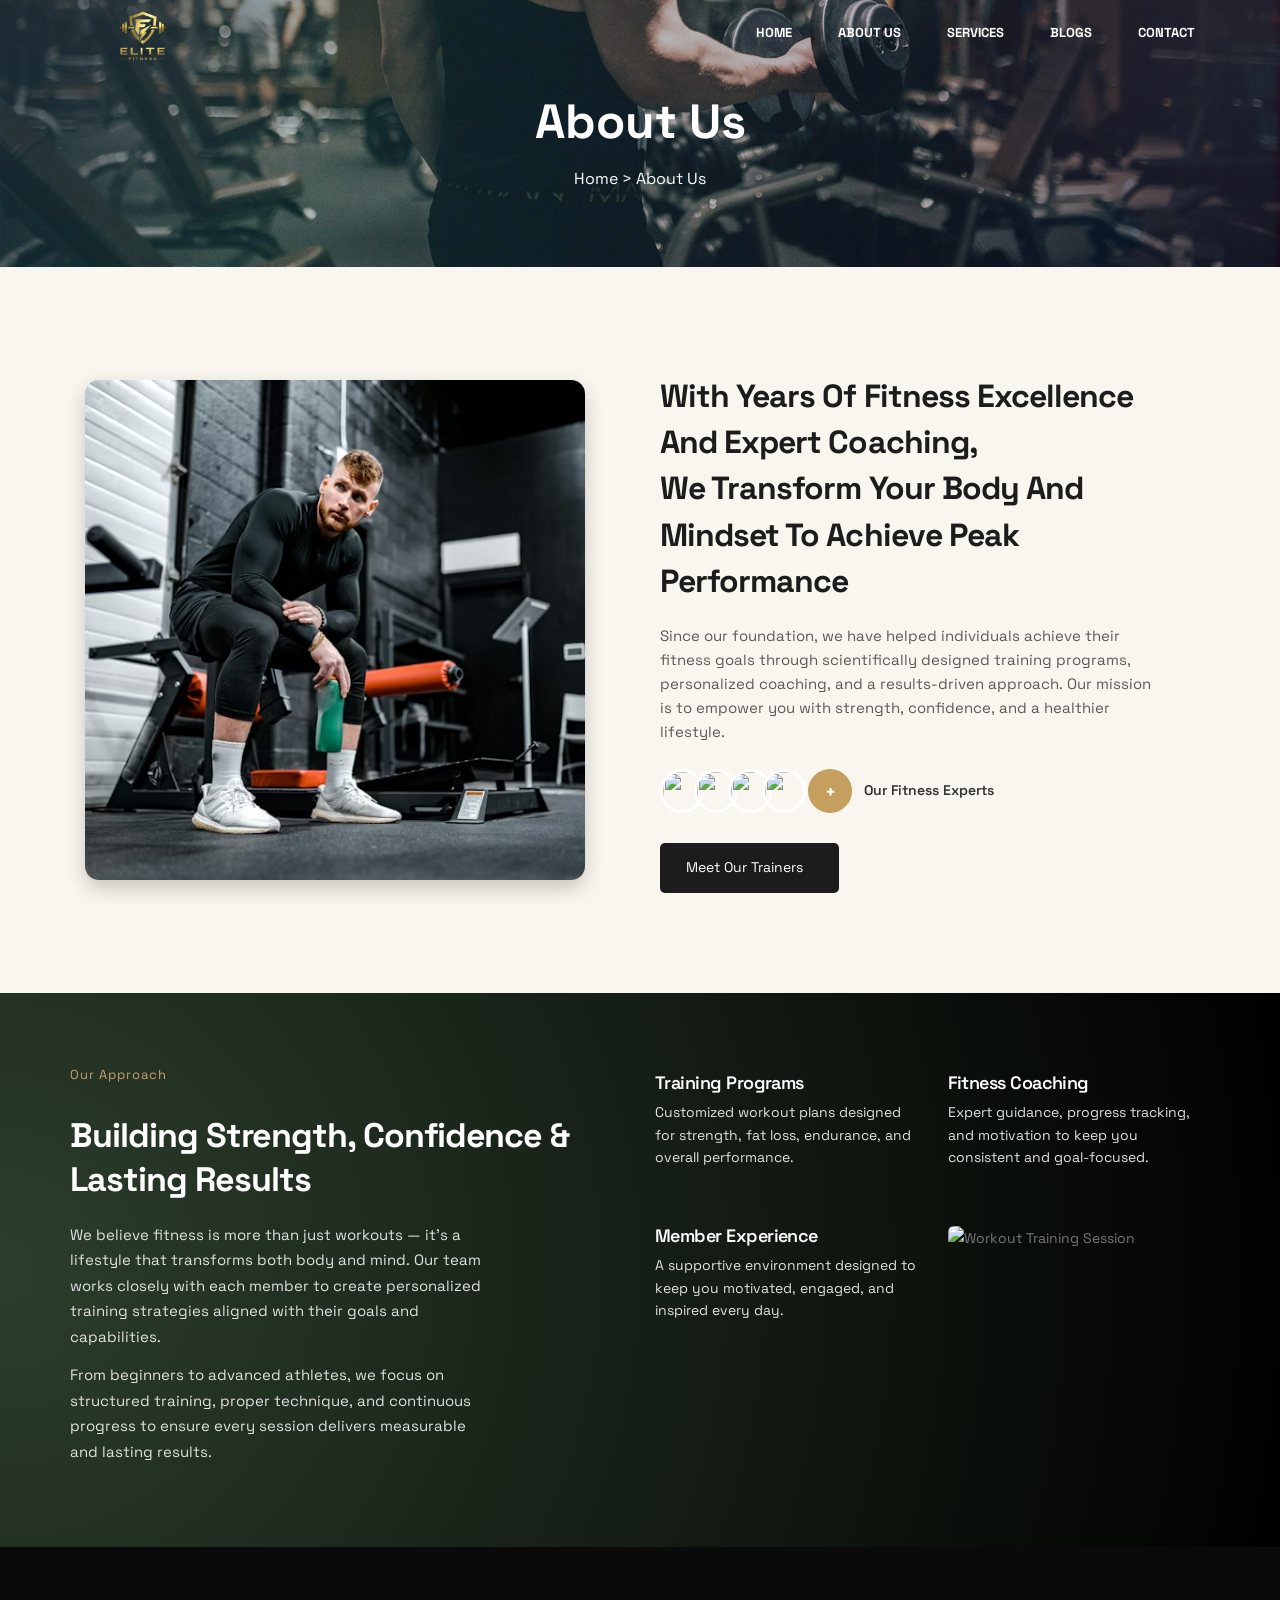
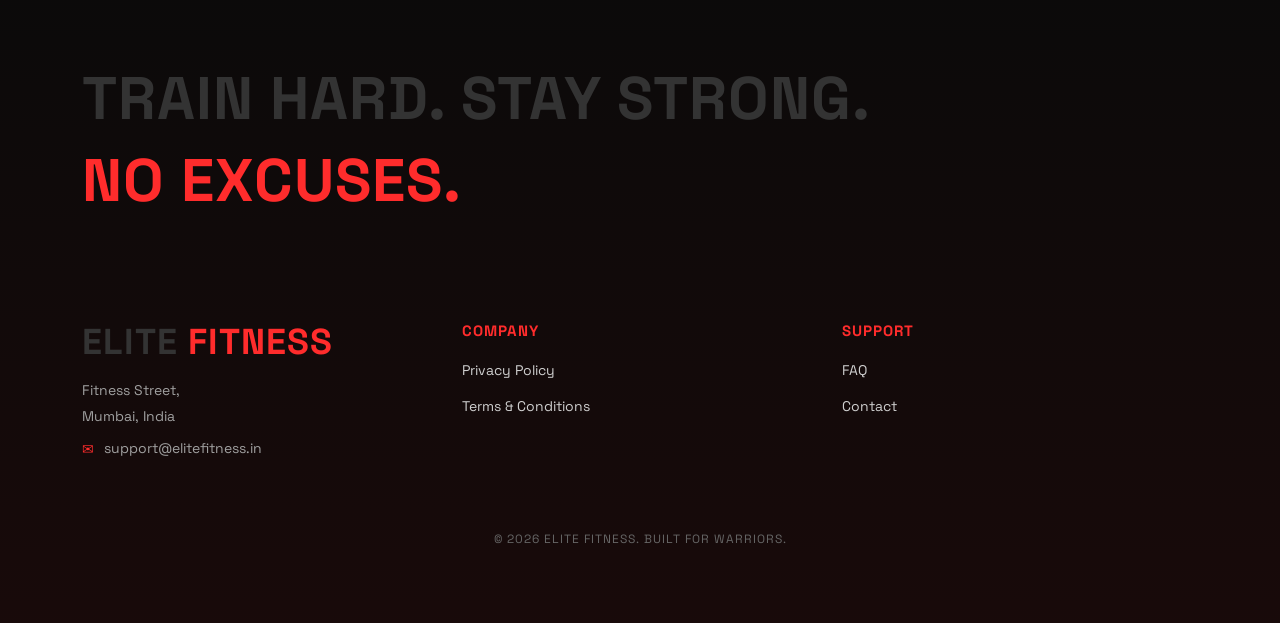
==== commit 1f83920b: "banner image changes" ====
--- a/assets/css/middle_sections.css
+++ b/assets/css/middle_sections.css
@@ -30985,7 +30985,7 @@
 .home-93-overlay {
   position: absolute;
   inset: 0;
-  background: rgba(0,0,0,0.55);
+background: rgb(0 0 0 / 1%);
   z-index: 1;
 }
 
--- a/assets/css/components/header-52.css
+++ b/assets/css/components/header-52.css
@@ -82,7 +82,7 @@
     }
 
     .header-52.sticky-active .main-navigation.navbar-right > li > a {
-      color: #111 !important;
+      color: #fff !important;
     }
 .header-52 .main-navigation.navbar-right > li > a:hover{
 background-color: transparent !important;
